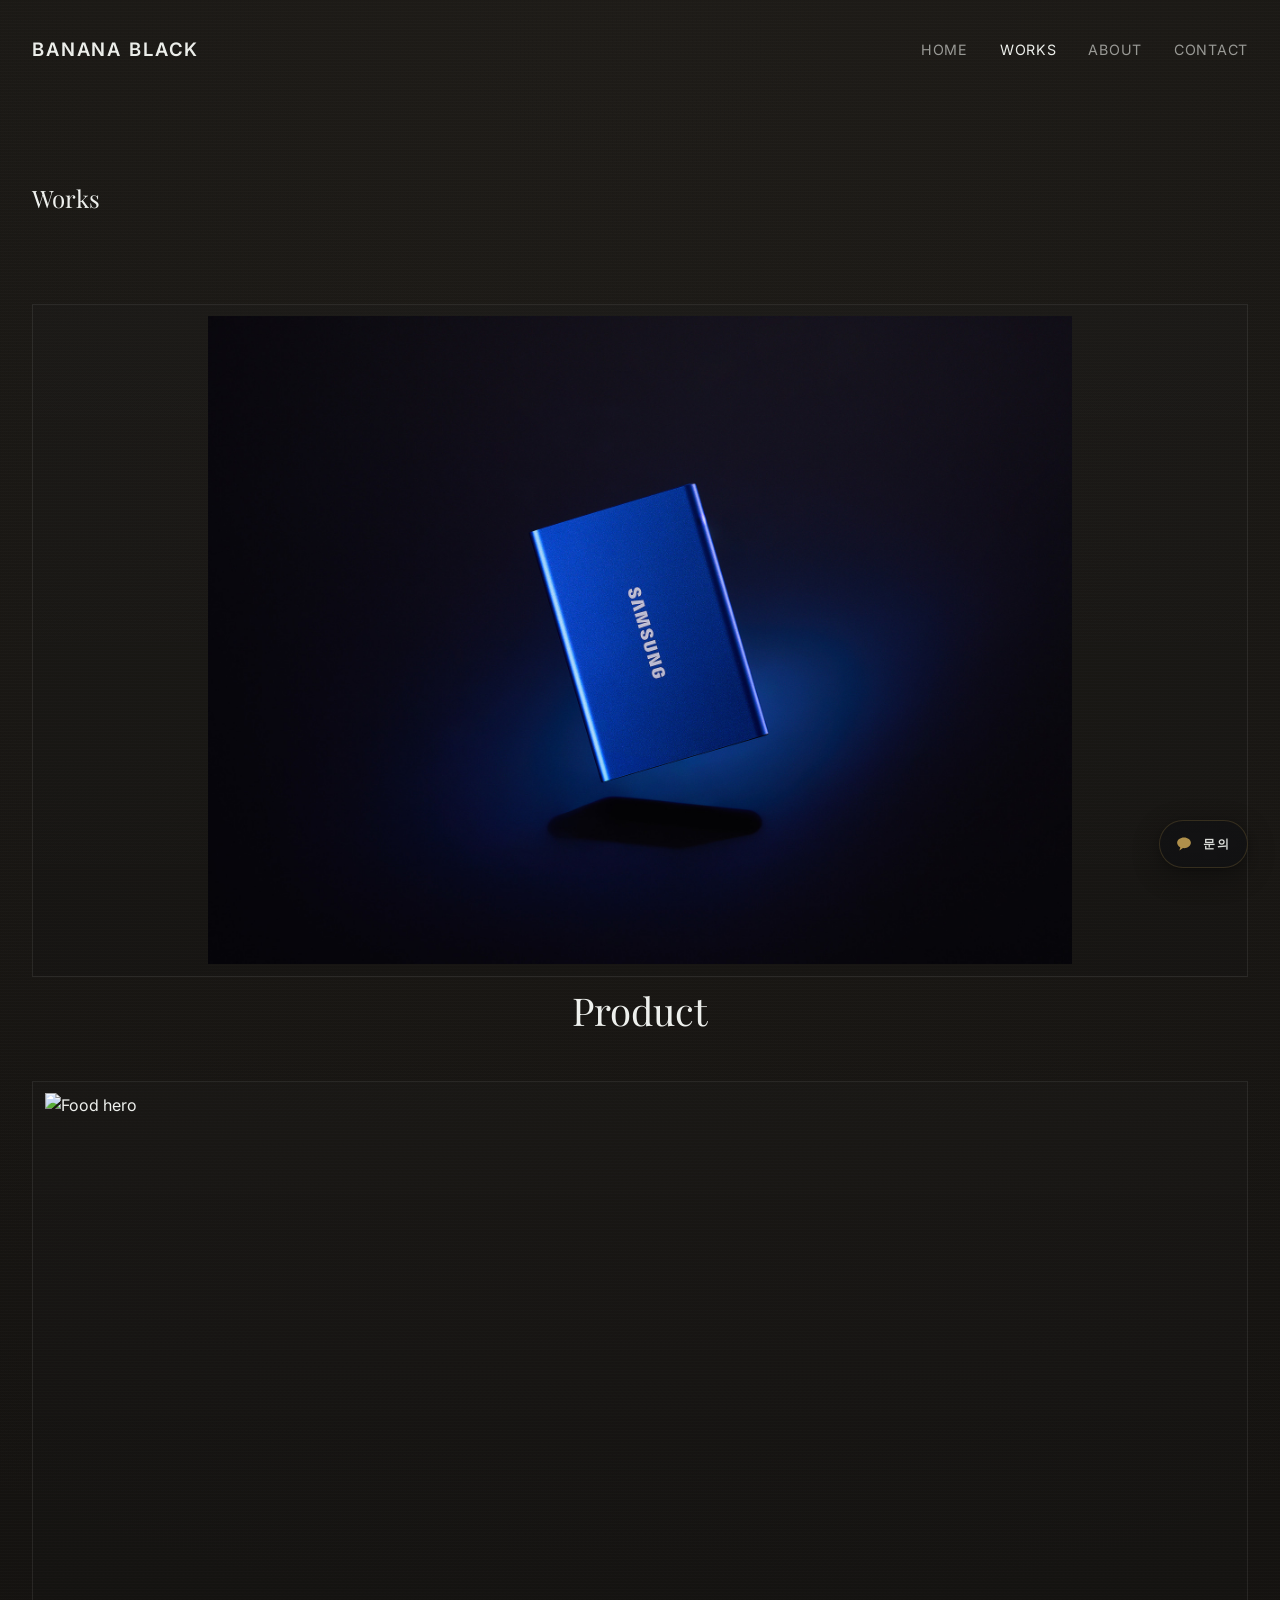
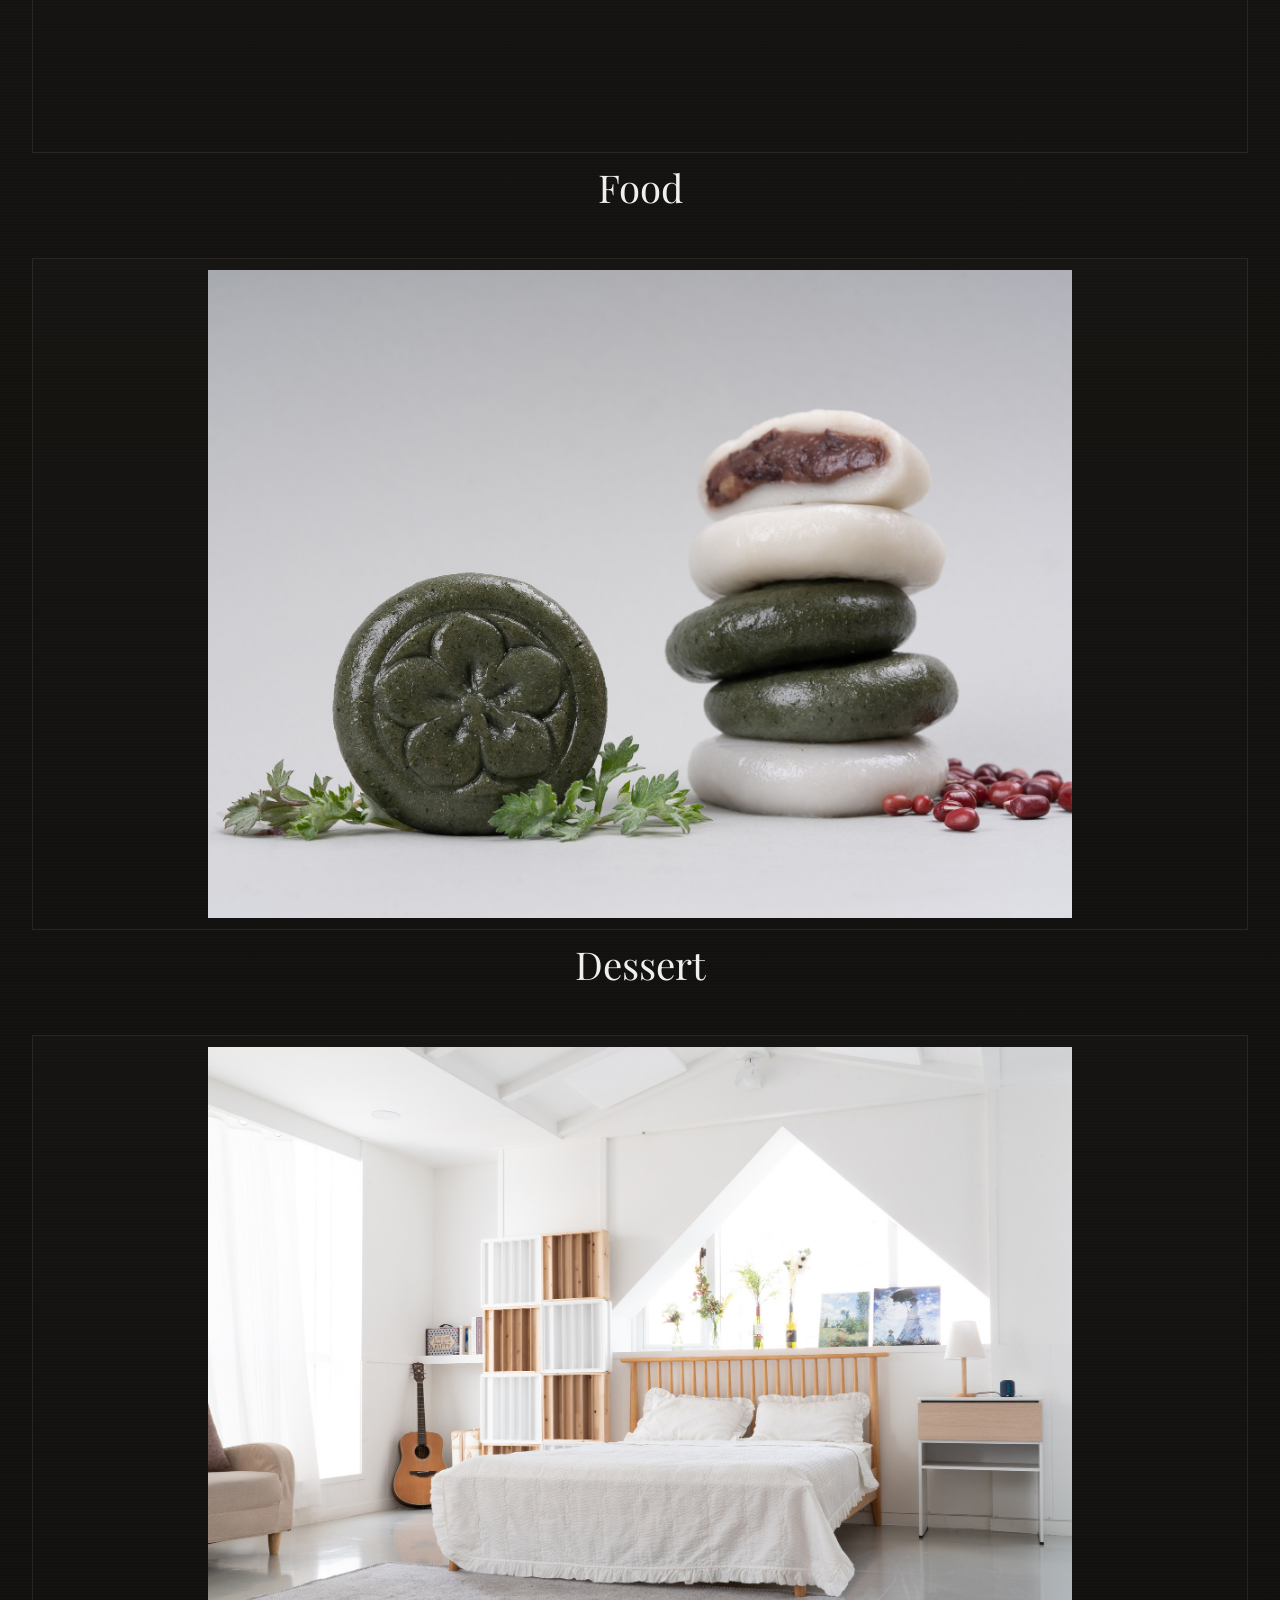
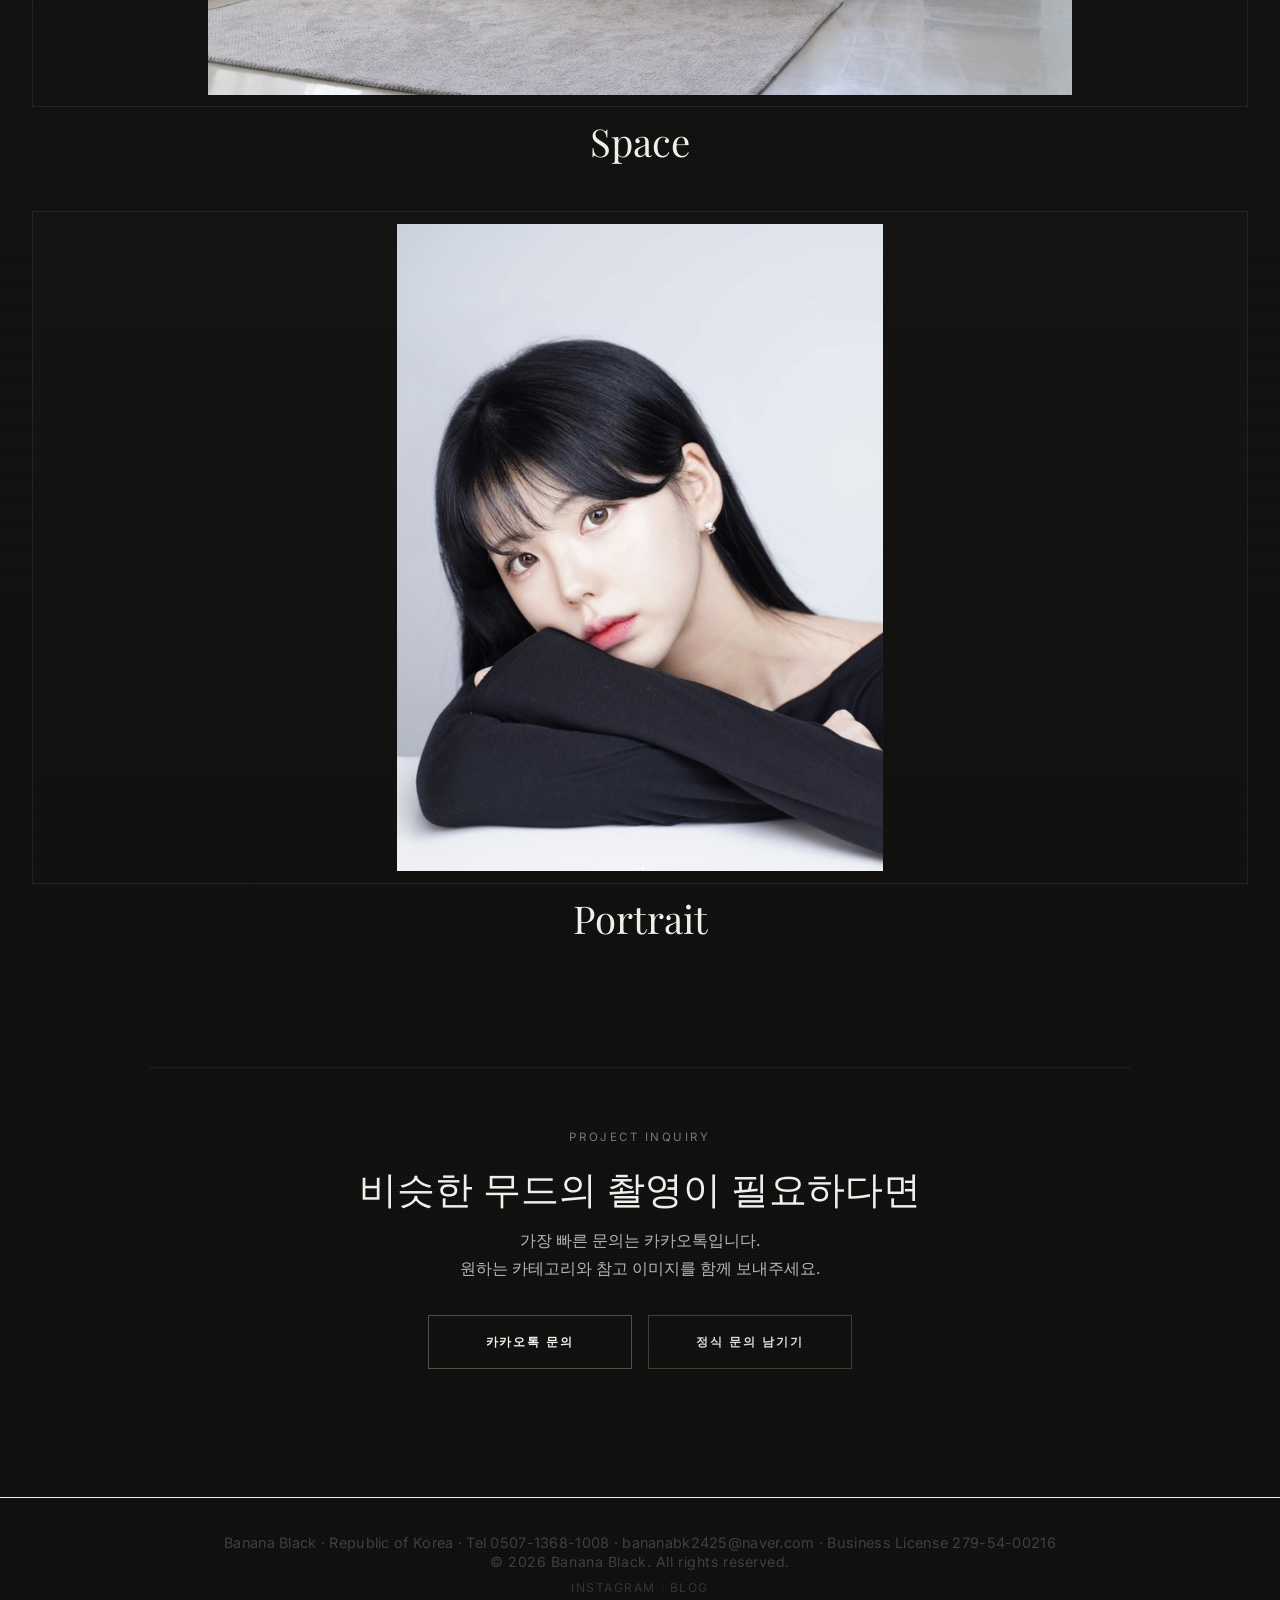
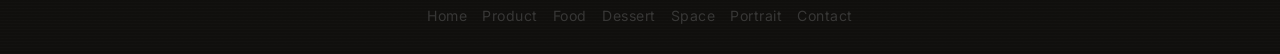
==== works/index.html @ f0a4b1b1 "feat: stabilize public site and add contact/works operations" ====
<!DOCTYPE html>
<html lang="ko">
<head>
    <meta charset="UTF-8">
    <meta name="viewport" content="width=device-width, initial-scale=1.0">
    <title>Works | Banana Black</title>
    <!-- Google Fonts -->
    <link rel="preconnect" href="https://fonts.googleapis.com">
    <link rel="preconnect" href="https://fonts.gstatic.com" crossorigin>
    <link href="https://fonts.googleapis.com/css2?family=Inter:wght@300;400;600&family=Playfair+Display:ital,wght@0,400;0,700;1,400&display=swap" rel="stylesheet">
    <link rel="stylesheet" href="../style.css">
</head>
<body class="works-hub-page fade-in" data-works-hub="true">
    <header id="main-header">
        <div class="containerHeader">
            <div class="logo">
                <a href="../index.html">BANANA BLACK</a>
            </div>
            <nav>
                <ul>
                    <li><a href="../index.html">Home</a></li>
                    <li><a href="/works/index.html" class="active">Works</a></li>
                    <li><a href="../about.html">About</a></li>
                    <li><a href="../contact.html">Contact</a></li>
                </ul>
            </nav>
        </div>
    </header>
    <a href="https://pf.kakao.com/_UxkDbK?utm_source=website&utm_medium=fixed_cta&utm_campaign=global_quick_inquiry" target="_blank" rel="noopener noreferrer" class="fixed-kakao-cta" aria-label="카카오톡 문의">
        <span class="fixed-kakao-cta__icon" aria-hidden="true">
            <svg viewBox="0 0 24 24" focusable="false">
                <path d="M12 4.25c-4.56 0-8.25 2.86-8.25 6.38 0 2.25 1.51 4.23 3.78 5.36l-.96 3.76 4.21-2.81c.39.05.79.07 1.22.07 4.55 0 8.25-2.86 8.25-6.38S16.55 4.25 12 4.25Z" fill="currentColor"/>
            </svg>
        </span>
        <span class="fixed-kakao-cta__label">문의</span>
    </a>

    <main>
        <div class="container">
            <section class="works-intro reveal">
                <div class="category-title">
                    <h1 class="serif">Works</h1>
                </div>
            </section>

            <section id="works-hub" class="mb-xl">
                <div class="works-grid">
                    <a href="/works/product.html" class="works-card reveal">
                        <div class="image-area">
                            <img src="../images/works/product-hero-blue.jpg" alt="Product hero" class="works-card-image">
                        </div>
                        <div class="text-area">
                            <h2 class="serif works-card-title">Product</h2>
                        </div>
                    </a>

                    <a href="/works/food.html" class="works-card reveal">
                        <div class="image-area">
                            <img src="../images/works/69349b8668aad.png" alt="Food hero" class="works-card-image">
                        </div>
                        <div class="text-area">
                            <h2 class="serif works-card-title">Food</h2>
                        </div>
                    </a>

                    <a href="/works/dessert.html" class="works-card reveal">
                        <div class="image-area">
                            <img src="../images/works/8ca1cc9bc0acb.jpg" alt="Dessert hero" class="works-card-image">
                        </div>
                        <div class="text-area">
                            <h2 class="serif works-card-title">Dessert</h2>
                        </div>
                    </a>

                    <a href="/works/space.html" class="works-card reveal">
                        <div class="image-area">
                            <img src="../images/works/30e31ad2d4316.jpg" alt="Space hero" class="works-card-image">
                        </div>
                        <div class="text-area">
                            <h2 class="serif works-card-title">Space</h2>
                        </div>
                    </a>

                    <a href="/works/portrait.html" class="works-card works-card--portrait reveal">
                        <div class="image-area">
                            <img src="../images/works/5cced61b2b11e.jpg" alt="Portrait hero" class="works-card-image">
                        </div>
                        <div class="text-area">
                            <h2 class="serif works-card-title">Portrait</h2>
                        </div>
                    </a>
                </div>
            </section>

            <section id="works-hub-cta" class="works-closing-cta reveal">
                <div class="works-cta-shell">
                    <p class="works-cta-label">Project Inquiry</p>
                    <h2 class="serif works-cta-title">비슷한 무드의 촬영이 필요하다면</h2>
                    <p class="works-cta-copy">가장 빠른 문의는 카카오톡입니다.<br>원하는 카테고리와 참고 이미지를 함께 보내주세요.</p>
                    <div class="works-cta-actions">
                        <a href="https://pf.kakao.com/_UxkDbK?utm_source=website&utm_medium=cta&utm_campaign=works_hub" target="_blank" rel="noopener noreferrer" class="btn-contact btn-cta-primary">카카오톡 문의</a>
                        <a href="../contact.html" class="btn-contact btn-cta-secondary">정식 문의 남기기</a>
                    </div>
                </div>
            </section>
        </div>
    </main>

    <footer id="main-footer" class="quiet-footer">
        <div class="container">
            <div class="footer-bottom">
                <p class="contact-footer-meta">Banana Black · Republic of Korea · Tel 0507-1368-1008 · bananabk2425@naver.com · Business&nbsp;License&nbsp;279-54-00216</p>
                <p>&copy; 2026 Banana Black. All rights reserved.</p>
                <div class="footer-social-links" aria-label="Social links">
                    <a href="https://www.instagram.com/bananabk_studio/" target="_blank" rel="noopener noreferrer">Instagram</a>
                    <a href="https://blog.naver.com/bananabk2425" target="_blank" rel="noopener noreferrer">Blog</a>
                </div>
                <div class="social-links">
                    <a href="../index.html">Home</a>
                    <a href="/works/product.html">Product</a>
                    <a href="/works/food.html">Food</a>
                    <a href="/works/dessert.html">Dessert</a>
                    <a href="/works/space.html">Space</a>
                    <a href="/works/portrait.html">Portrait</a>
                    <a href="../contact.html">Contact</a>
                </div>
            </div>
        </div>
    </footer>

    <script src="../public-config.js"></script>
    <script src="./works-data.js"></script>
    <script src="../main.js"></script>
</body>
</html>
---- style.css ----
/* Banana Black Website Design System
   Final Refinement for Premium Editorial Mood and Mobile Stability
*/

:root {
    /* Colors */
    --bg-white: #ffffff;
    --text-primary: #1a1a1a;
    --text-secondary: #666666;
    --accent-banana: #f2e7c3;
    --ui-line: #f1f1f1;
    
    /* Spacing */
    --space-sm: 1rem;
    --space-md: 2rem;
    --space-lg: 4rem;
    --space-xl: 8rem;
    
    /* Transition & Animation */
    --transition-base: all 0.6s cubic-bezier(0.22, 1, 0.36, 1);
    --reveal-timing: 1.2s cubic-bezier(0.16, 1, 0.3, 1);
}

/* 1. Base Styles */
* {
    margin: 0;
    padding: 0;
    box-sizing: border-box;
}

body {
    background-color: var(--bg-white);
    color: var(--text-primary);
    font-family: 'Inter', sans-serif;
    line-height: 1.6;
    -webkit-font-smoothing: antialiased;
    overflow-x: hidden;
}

.serif {
    font-family: 'Playfair Display', serif;
    font-weight: 400;
}

.container {
    max-width: 1400px;
    margin: 0 auto;
    padding: 0 var(--space-md);
}

a {
    text-decoration: none;
    color: inherit;
    transition: var(--transition-base);
}

img {
    max-width: 100%;
    display: block;
}

/* 2. Layout Elements */
#main-header {
    position: fixed;
    top: 0;
    left: 0;
    width: 100%;
    z-index: 1000;
    padding: 2.2rem 0;
    background-color: transparent;
    backdrop-filter: none;
    transition: var(--transition-base);
    color: var(--bg-white); /* White text on dark hero */
}

#main-header.scrolled {
    padding: 1.15rem 0;
    background-color: rgba(255, 255, 255, 0.9);
    backdrop-filter: blur(12px);
    border-bottom: 1px solid var(--ui-line);
    color: var(--text-primary);
}

.logo a {
    color: inherit;
}

nav ul li a {
    color: inherit;
}

.containerHeader {
    display: flex;
    justify-content: space-between;
    align-items: center;
    max-width: 1400px;
    margin: 0 auto;
    padding: 0 var(--space-md);
}

.logo {
    font-weight: 600;
    letter-spacing: 0.1em;
    font-size: 1.16rem;
}

nav ul {
    display: flex;
    list-style: none;
    gap: var(--space-md);
}

nav ul li a {
    font-size: 0.89rem;
    text-transform: uppercase;
    letter-spacing: 0.05em;
    opacity: 0.6;
}

nav ul li a.active, nav ul li a:hover {
    opacity: 1;
}

/* Floating Kakao CTA — bottom-right, separated from header */
.fixed-kakao-cta {
    position: fixed;
    bottom: calc(env(safe-area-inset-bottom, 0px) + 2rem);
    right: calc(env(safe-area-inset-right, 0px) + 2rem);
    z-index: 1080;
    display: inline-flex;
    align-items: center;
    gap: 0.56rem;
    min-height: 3rem;
    padding: 0.72rem 1.04rem 0.72rem 0.88rem;
    border: 1px solid rgba(194, 158, 82, 0.2);
    border-radius: 999px;
    background: rgba(18, 19, 20, 0.84);
    color: rgba(238, 240, 236, 0.92);
    box-shadow: 0 8px 28px rgba(0, 0, 0, 0.32), 0 2px 8px rgba(0, 0, 0, 0.18);
    backdrop-filter: blur(16px);
    -webkit-backdrop-filter: blur(16px);
    transition: background-color 0.25s ease, border-color 0.25s ease, transform 0.25s ease, box-shadow 0.25s ease;
}

.fixed-kakao-cta:hover {
    transform: translateY(-2px);
    background: rgba(26, 27, 28, 0.9);
    border-color: rgba(194, 158, 82, 0.36);
    box-shadow: 0 16px 40px rgba(0, 0, 0, 0.36), 0 4px 12px rgba(0, 0, 0, 0.2);
}

.fixed-kakao-cta__icon {
    width: 1.25rem;
    height: 1.25rem;
    display: inline-flex;
    align-items: center;
    justify-content: center;
    color: rgba(194, 158, 82, 0.9);
    flex: 0 0 auto;
}

.fixed-kakao-cta__icon svg {
    width: 100%;
    height: 100%;
    display: block;
}

.fixed-kakao-cta__label {
    font-size: 0.76rem;
    font-weight: 600;
    letter-spacing: 0.14em;
    text-transform: uppercase;
    white-space: nowrap;
}

/* 3. Components */
.aspect-16-9 { aspect-ratio: 16 / 9; }
.aspect-4-5 { aspect-ratio: 4 / 5; }
.aspect-1-1 { aspect-ratio: 1 / 1; }

.btn-contact,
.btn-submit {
    display: inline-flex;
    align-items: center;
    justify-content: center;
    min-width: 12.75rem;
    min-height: 3.35rem;
    padding: 1rem 2.75rem;
    border: 1px solid rgba(222, 226, 224, 0.22);
    text-transform: uppercase;
    font-size: 0.78rem;
    letter-spacing: 0.16em;
    font-weight: 600;
    background: transparent;
    color: #eceeea;
    cursor: pointer;
    transition: background-color 0.25s ease, color 0.25s ease, border-color 0.25s ease, transform 0.25s ease, box-shadow 0.25s ease;
    text-align: center;
    font-family: 'Inter', sans-serif;
}

.btn-cta-primary,
.btn-contact-solid {
    background: transparent;
    border-color: rgba(233, 236, 232, 0.28);
    color: #eef0ed;
    box-shadow: none;
}

.btn-cta-primary:hover,
.btn-contact-solid:hover {
    transform: translateY(-1px);
    background: rgba(242, 238, 228, 0.94);
    border-color: rgba(242, 238, 228, 0.94);
    color: #11100f;
    box-shadow: 0 12px 28px rgba(0, 0, 0, 0.2);
}

.btn-cta-secondary {
    background: transparent;
    border-color: rgba(222, 226, 224, 0.22);
    color: rgba(236, 239, 236, 0.92);
}

.btn-cta-secondary:hover {
    transform: translateY(-1px);
    background: rgba(242, 238, 228, 0.82);
    border-color: rgba(242, 238, 228, 0.82);
    color: #11100f;
    box-shadow: none;
}

/* 4. Home Page Specifics */
.home-page {
    background:
        repeating-linear-gradient(
            0deg,
            rgba(255, 255, 255, 0.01) 0,
            rgba(255, 255, 255, 0.01) 1px,
            transparent 1px,
            transparent 3px
        ),
        repeating-linear-gradient(
            90deg,
            rgba(0, 0, 0, 0.018) 0,
            rgba(0, 0, 0, 0.018) 1px,
            transparent 1px,
            transparent 4px
        ),
        radial-gradient(circle at top, rgba(122, 113, 97, 0.075), transparent 34%),
        linear-gradient(180deg, #171512 0%, #13110f 55%, #100f0d 100%);
    color: #e7e8e6;
}

.home-page #main-header {
    color: #eceeea;
}

.home-page #main-header.scrolled {
    background-color: rgba(18, 17, 16, 0.82);
    border-bottom: 1px solid rgba(255, 255, 255, 0.06);
    color: #eceeea;
}

.home-page #main-footer {
    border-top-color: rgba(255, 255, 255, 0.07);
}

.home-page .footer-bottom,
.home-page .social-links a {
    color: rgba(226, 229, 227, 0.74);
}

.home-page .social-links a:hover {
    color: #eceeea;
}

#hero.full-bleed {
    position: relative;
    height: 100vh;
    height: 100dvh;
    width: 100%;
    display: flex;
    align-items: center;
    justify-content: center;
    overflow: hidden;
    padding: 0;
    margin-bottom: var(--space-xl);
    background-color: #0f0e0d;
}

.hero-bg {
    position: absolute;
    top: 0;
    left: 0;
    width: 100%;
    height: 100%;
    z-index: 1;
}

.hero-bg img {
    width: 100%;
    height: 100%;
    object-fit: cover;
    filter: brightness(0.64) saturate(0.94);
}

.hero-overlay {
    position: absolute;
    top: 0;
    left: 0;
    width: 100%;
    height: 100%;
    background: linear-gradient(
        to bottom, 
        rgba(10, 10, 10, 0.5) 0%, 
        rgba(20, 18, 16, 0.12) 50%, 
        rgba(10, 10, 10, 0.58) 100%
    );
    z-index: 2;
}

.hero-container {
    position: relative;
    z-index: 10;
    text-align: center;
    color: var(--bg-white);
}

.hero-text-content {
    max-width: 860px;
    margin: 0 auto;
}

.hero-eyebrow {
    margin-bottom: 1.9rem;
    font-size: 0.78rem;
    letter-spacing: 0.24em;
    text-transform: uppercase;
    color: rgba(236, 238, 234, 0.72);
}

.hero-text-content h1 {
    font-size: clamp(2.45rem, 8.2vw, 6rem);
    line-height: 1.02;
    letter-spacing: -0.03em;
    margin-bottom: 3rem;
    text-shadow: 0 8px 28px rgba(0, 0, 0, 0.34);
    white-space: nowrap;
}

.hero-actions {
    display: flex;
    justify-content: center;
    gap: 1.1rem;
    margin-top: 1.8rem;
    flex-wrap: wrap;
}

/* Hero-specific button overrides: dark tint + stronger border for readability over image */
.hero-actions .btn-cta-primary {
    background: rgba(8, 7, 6, 0.42);
    border-color: rgba(230, 234, 230, 0.56);
    color: #f2f4f0;
}

.hero-actions .btn-cta-primary:hover {
    background: rgba(242, 238, 228, 0.94);
    border-color: rgba(242, 238, 228, 0.94);
    color: #11100f;
}

.hero-actions .btn-cta-secondary {
    background: rgba(8, 7, 6, 0.28);
    border-color: rgba(218, 222, 220, 0.42);
    color: rgba(238, 241, 238, 0.92);
}

.hero-actions .btn-cta-secondary:hover {
    background: rgba(242, 238, 228, 0.82);
    border-color: rgba(242, 238, 228, 0.82);
    color: #11100f;
}


#brand-statement {
    padding: var(--space-xl) 0;
    text-align: center;
}

.section-label {
    margin-bottom: 1rem;
    font-size: 0.75rem;
    letter-spacing: 0.24em;
    text-transform: uppercase;
    color: rgba(220, 224, 221, 0.52);
}

.statement-large {
    font-size: clamp(2rem, 5vw, 4rem);
    font-weight: 300;
    letter-spacing: -0.01em;
    margin: 0 auto;
    color: #eef0ed;
}

.statement-copy {
    max-width: 720px;
    margin: 1.6rem auto 0;
    font-size: 1.03rem;
    line-height: 1.9;
    color: rgba(223, 227, 225, 0.8);
}

#category-showcase {
    padding-top: 0;
}

/* Category Grid Polish */
.category-grid {
    display: flex;
    flex-direction: column;
    gap: var(--space-lg);
}

.category-card {
    display: block;
    transition: var(--transition-base);
}

.category-visual {
    position: relative;
    overflow: hidden;
}

.category-image {
    width: 100%;
    height: 100%;
    display: block;
    object-fit: cover;
    transition: transform 0.5s cubic-bezier(0.22, 1, 0.36, 1),
                filter 0.5s cubic-bezier(0.22, 1, 0.36, 1);
}

.home-page .category-card {
    color: #eef0ed;
}

.category-card .card-info {
    margin-top: var(--space-sm);
    text-align: left;
}

.card-kicker {
    display: inline-block;
    margin-bottom: 0.55rem;
    font-size: 0.74rem;
    letter-spacing: 0.16em;
    text-transform: uppercase;
    color: rgba(220, 224, 221, 0.52);
}

.category-card .card-info h2 {
    font-size: clamp(1.6rem, 2vw, 2rem);
    margin-bottom: 0.45rem;
}

.category-card .card-info p {
    max-width: 30ch;
    font-size: 0.92rem;
    color: var(--text-secondary);
    font-weight: 300;
    line-height: 1.68;
}

.home-page .category-card .card-info p {
    color: rgba(223, 227, 225, 0.82);
}

.category-card[data-category="product"] {
    width: 100%;
}

.home-page .category-card[data-category="product"] .category-visual {
    aspect-ratio: 16 / 8.4;
}

/* Home category index — clean 2×2 grid, all cards top-aligned */
.secondary-categories {
    display: grid;
    grid-template-columns: 1fr 1fr;
    gap: var(--space-lg) var(--space-md);
    align-items: start;
}

.secondary-categories .category-card[data-category="food"],
.secondary-categories .category-card[data-category="dessert"],
.secondary-categories .category-card[data-category="space"],
.secondary-categories .category-card[data-category="portrait"] {
    grid-column: auto;
    margin-top: 0;
}

.home-page .category-card:hover {
    transform: translateY(-4px);
}

.home-page .category-card:hover .category-image {
    transform: scale(1.012);
    filter: brightness(1.04);
}

#bottom-cta {
    padding: var(--space-xl) 0;
    text-align: center;
    border-top: 1px solid var(--ui-line);
    margin-top: var(--space-xl);
}

.home-page #bottom-cta {
    border-top-color: rgba(255, 255, 255, 0.07);
}

#bottom-cta h3 {
    font-size: clamp(1.8rem, 4vw, 3rem);
    line-height: 1.3;
    margin-bottom: 1rem;
    font-weight: 300;
}

.home-page #bottom-cta h3 {
    color: #eef0ed;
}

.bottom-cta-copy {
    max-width: 620px;
    margin: 0 auto;
    font-size: 0.98rem;
    line-height: 1.78;
    color: rgba(223, 227, 225, 0.78);
}

.bottom-cta-actions {
    display: flex;
    justify-content: center;
    gap: 1rem;
    flex-wrap: wrap;
    margin-top: 2rem;
}

.works-hub-cta,
.works-detail-cta {
    padding-top: calc(var(--space-lg) * 0.9);
    padding-bottom: calc(var(--space-xl) * 0.2);
}

.works-cta-shell {
    width: min(100%, 980px);
    margin: 0 auto;
    padding-top: calc(var(--space-lg) * 0.95);
    border-top: 1px solid rgba(255, 255, 255, 0.08);
    text-align: center;
}

.works-cta-label {
    margin-bottom: 1rem;
    font-size: 0.72rem;
    letter-spacing: 0.22em;
    text-transform: uppercase;
    color: rgba(220, 224, 221, 0.5);
}

.works-cta-title {
    font-size: clamp(1.75rem, 3vw, 2.75rem);
    line-height: 1.25;
    color: #eef0ed;
    margin: 0;
}

.works-cta-copy {
    max-width: 640px;
    margin: 1rem auto 0;
    font-size: 0.98rem;
    line-height: 1.8;
    color: rgba(227, 231, 229, 0.78);
}

.works-cta-actions {
    display: flex;
    justify-content: center;
    gap: 1rem;
    flex-wrap: wrap;
    margin-top: 2rem;
}

.works-hub-page {
    background:
        repeating-linear-gradient(
            0deg,
            rgba(255, 255, 255, 0.01) 0,
            rgba(255, 255, 255, 0.01) 1px,
            transparent 1px,
            transparent 3px
        ),
        repeating-linear-gradient(
            90deg,
            rgba(0, 0, 0, 0.018) 0,
            rgba(0, 0, 0, 0.018) 1px,
            transparent 1px,
            transparent 4px
        ),
        radial-gradient(circle at top, rgba(122, 113, 97, 0.075), transparent 34%),
        linear-gradient(180deg, #171512 0%, #13110f 55%, #100f0d 100%);
    color: #e7e8e6;
}

/* Works Hub — dark direction */
.works-hub-page #main-header {
    color: #eceeea;
}

.works-hub-page #main-header.scrolled {
    background-color: rgba(18, 17, 16, 0.82);
    border-bottom: 1px solid rgba(255, 255, 255, 0.06);
    color: #eceeea;
}

/* 5. Works Hub Specifics */
.works-intro {
    padding: calc(var(--space-xl) * 1.4) 0 var(--space-md);
    margin-bottom: calc(var(--space-lg) * 0.85);
}

.works-hub-page .category-title h1 {
    color: #eef0ed;
    margin-bottom: 0;
}

.works-grid {
    display: flex;
    flex-direction: column;
    align-items: center;
    gap: clamp(2.4rem, 4vw, 3.1rem);
}

.works-card {
    position: relative;
    display: block;
    width: min(100%, 1240px);
    color: #eef0ed;
    transition: transform 0.45s cubic-bezier(0.22, 1, 0.36, 1);
}

.works-card .image-area {
    position: relative;
    aspect-ratio: 16 / 8.85;
    display: flex;
    align-items: center;
    justify-content: center;
    padding: clamp(0.62rem, 0.9vw, 0.82rem);
    overflow: hidden;
    border: 1px solid rgba(255, 255, 255, 0.08);
    background:
        linear-gradient(180deg, rgba(255, 255, 255, 0.018), rgba(255, 255, 255, 0.008)),
        rgba(10, 10, 10, 0.2);
}

.works-card-image {
    width: 100%;
    height: 100%;
    display: block;
    object-fit: contain;
    object-position: center;
    transition: transform 0.55s cubic-bezier(0.22, 1, 0.36, 1),
                filter 0.55s cubic-bezier(0.22, 1, 0.36, 1);
}

.works-card--portrait .works-card-image {
    object-position: center;
}

.works-card .text-area {
    position: static;
    margin-top: 0.92rem;
    text-align: center;
}

.works-card::after {
    content: none;
}

.works-card-title {
    font-size: clamp(2rem, 3vw, 2.45rem);
    margin: 0;
    line-height: 1.04;
    color: #eef0ed;
    text-shadow: none;
}

.works-hub-page .works-card:hover {
    transform: translateY(-4px);
}

.works-hub-page .works-card:hover .works-card-image {
    transform: scale(1.015);
    filter: brightness(1.02);
}

/* 6. Animations - Quiet and Sophisticated */
.fade-up {
    animation: fadeUp var(--reveal-timing) forwards;
}

@keyframes fadeUp {
    from { 
        opacity: 0;
        transform: translateY(20px);
    }
    to { 
        opacity: 1;
        transform: translateY(0);
    }
}

.fade-in {
    animation: fadeIn var(--reveal-timing) forwards;
}

@keyframes fadeIn {
    from { opacity: 0; }
    to { opacity: 1; }
}

.reveal {
    opacity: 0;
    transform: translateY(15px); /* Reduced movement for quiet presence */
    transition: opacity var(--reveal-timing), transform var(--reveal-timing);
}

.reveal.revealed {
    opacity: 1;
    transform: translateY(0);
}

/* 8. Media Queries - Strict Mobile Resets */
@media (max-width: 1024px) {
    .works-grid {
        gap: clamp(2rem, 3.5vw, 2.5rem);
    }
}

@media (max-width: 768px) {
    :root {
        --space-xl: 5rem;
        --space-lg: 2.5rem;
    }

    .containerHeader {
        flex-direction: column;
        gap: 1.5rem;
    }

    .fixed-kakao-cta {
        bottom: calc(env(safe-area-inset-bottom, 0px) + 1.5rem);
        right: calc(env(safe-area-inset-right, 0px) + 1rem);
        min-height: 2.9rem;
        padding: 0.68rem 0.96rem 0.68rem 0.84rem;
        gap: 0.5rem;
    }

    .fixed-kakao-cta__icon {
        width: 1.18rem;
        height: 1.18rem;
    }

    .fixed-kakao-cta__label {
        font-size: 0.68rem;
        letter-spacing: 0.12em;
    }

    .hero-eyebrow,
    .section-label,
    .card-kicker {
        letter-spacing: 0.16em;
    }

    .hero-summary,
    .statement-copy,
    .showcase-copy,
    .bottom-cta-copy {
        font-size: 0.96rem;
        line-height: 1.75;
    }

    .hero-text-content h1 {
        white-space: normal;
    }

    .showcase-intro {
        grid-template-columns: 1fr;
        gap: var(--space-md);
        margin-bottom: var(--space-lg);
    }

    .showcase-copy {
        justify-self: start;
    }

    .category-grid {
        display: flex;
        flex-direction: column;
        gap: 3rem; /* Explicit gap for mobile showcase */
    }

    .category-card {
        margin: 0 !important;
    }

    .secondary-categories {
        display: flex;
        flex-direction: column;
        gap: var(--space-md);
    }

    .hero-actions,
    .bottom-cta-actions,
    .works-cta-actions {
        flex-direction: column;
    }

    .hero-actions .btn-contact,
    .bottom-cta-actions .btn-contact,
    .works-cta-actions .btn-contact {
        width: 100%;
        max-width: 320px;
        margin: 0 auto;
    }

    .footer-bottom {
        gap: var(--space-md);
    }
    
    .works-grid {
        gap: calc(var(--space-lg) * 0.92);
    }

    .works-card {
        width: 100%;
    }

    .works-card .image-area {
        aspect-ratio: 4 / 3.15;
        padding: 0.82rem;
    }
}

/* 9. Footer (Global) */
#main-footer {
    padding: 2.25rem 0 1.6rem;
    border-top: 1px solid var(--ui-line);
    margin-top: var(--space-xl);
}

.footer-bottom {
    display: flex;
    flex-direction: column;
    align-items: center;
    text-align: center;
    gap: 0.16rem;
    font-size: 0.88rem;
    color: var(--text-secondary);
    letter-spacing: 0.04em;
    opacity: 0.56;
}

.footer-bottom p {
    margin: 0;
    line-height: 1.2;
}

.footer-social-links {
    display: inline-flex;
    align-items: center;
    justify-content: center;
    gap: 0.88rem;
    margin-top: 0.28rem;
}

.footer-social-links a {
    position: relative;
    font-size: 0.76rem;
    color: var(--text-secondary);
    opacity: 0.76;
    letter-spacing: 0.12em;
    text-transform: uppercase;
    transition: color 0.25s ease, opacity 0.25s ease;
}

.footer-social-links a + a::before {
    content: "";
    position: absolute;
    left: -0.46rem;
    top: 50%;
    width: 1px;
    height: 0.58rem;
    background: currentColor;
    opacity: 0.35;
    transform: translateY(-50%);
}

.footer-social-links a:hover {
    opacity: 1;
    color: var(--text-primary);
}

.social-links {
    display: flex;
    gap: 0.95rem;
    flex-wrap: wrap;
    justify-content: center;
    margin-top: 0.34rem;
}

.social-links a {
    font-size: 0.88rem;
    color: var(--text-secondary);
    opacity: 0.82;
    letter-spacing: 0.035em;
    transition: var(--transition-base);
}

.social-links a:hover {
    opacity: 1;
    color: var(--text-primary);
}

/* 10. Product Page — Hero + Portfolio Grid */
/* 원칙: 사진이 페이지의 그릇. 크롭 없이 원본 비율. 텍스트 최소화. */

.product-page {
    --works-hero-width: min(100%, 1600px);
    --works-sequence-width: min(100%, 1340px);
    --works-board-width: min(100%, 1340px);
    --works-sequence-gap: clamp(1rem, 1.8vw, 1.6rem);
    --works-grid-gap: clamp(0.45rem, 0.8vw, 0.72rem);
    background:
        repeating-linear-gradient(
            0deg,
            rgba(255, 255, 255, 0.01) 0,
            rgba(255, 255, 255, 0.01) 1px,
            transparent 1px,
            transparent 3px
        ),
        repeating-linear-gradient(
            90deg,
            rgba(0, 0, 0, 0.018) 0,
            rgba(0, 0, 0, 0.018) 1px,
            transparent 1px,
            transparent 4px
        ),
        radial-gradient(circle at top, rgba(122, 113, 97, 0.075), transparent 34%),
        linear-gradient(180deg, #171512 0%, #13110f 55%, #100f0d 100%);
    color: #ece8de;
}

.product-page #main-header {
    color: #f2eee4;
}

.product-page #main-header.scrolled {
    background-color: rgba(18, 19, 18, 0.82);
    border-bottom: 1px solid rgba(255, 255, 255, 0.06);
    color: #f2eee4;
}

.product-page #main-footer {
    border-top-color: rgba(255, 255, 255, 0.07);
}

.product-page .footer-bottom,
.product-page .social-links a {
    color: rgba(242, 238, 228, 0.72);
}

.product-page .social-links a:hover {
    color: #f2eee4;
}

.product-page .works-local-nav,
.food-page .works-local-nav,
.dessert-page .works-local-nav,
.portrait-page .works-local-nav,
.space-page .works-local-nav {
    padding-top: 92px;
    margin-bottom: calc(var(--space-md) * 0.8);
}

.product-page .works-local-nav + #product-hero,
.food-page .works-local-nav + #food-hero,
.dessert-page .works-local-nav + #dessert-hero,
.portrait-page .works-local-nav + #portrait-hero,
.space-page .works-local-nav + #space-hero {
    padding-top: 0;
}

.works-local-nav-inner {
    display: flex;
    justify-content: space-between;
    align-items: center;
    gap: var(--space-md);
    padding: 1rem 0 1.05rem;
    border-bottom: 1px solid rgba(255, 255, 255, 0.1);
}

.works-local-home,
.works-local-links a {
    font-size: 0.8rem;
    letter-spacing: 0.125em;
    font-weight: 500;
    text-transform: uppercase;
    text-decoration: none;
    transition: color 0.25s ease, opacity 0.25s ease;
}

.product-page .works-local-home,
.product-page .works-local-links a,
.food-page .works-local-home,
.food-page .works-local-links a,
.dessert-page .works-local-home,
.dessert-page .works-local-links a,
.portrait-page .works-local-home,
.portrait-page .works-local-links a,
.space-page .works-local-home,
.space-page .works-local-links a {
    color: rgba(232, 228, 220, 0.74);
}

.works-local-home:hover,
.works-local-links a:hover {
    color: rgba(241, 237, 230, 0.94);
}

.works-local-links {
    display: flex;
    flex-wrap: wrap;
    justify-content: flex-end;
    gap: 1.1rem;
}

.works-local-links a.is-active {
    color: rgba(246, 242, 236, 0.98);
}

.works-local-links a.is-active::after {
    content: "";
    display: block;
    width: 100%;
    height: 1px;
    margin-top: 0.42rem;
    background: currentColor;
    opacity: 0.96;
}

/* 공용 이미지 */
.product-img {
    width: 100%;
    height: auto;
    display: block;
}

.container-full {
    width: 100%;
}

.works-sequence {
    --works-line-width: var(--works-sequence-width, min(100%, 1140px));
    --works-board-line-width: var(--works-board-width, var(--works-line-width));
    --works-pair-gap: var(--works-grid-gap, calc(var(--space-md) * 0.86));
    --works-half-width: calc((var(--works-line-width) - var(--works-pair-gap)) / 2);
    display: flex;
    flex-direction: column;
    gap: var(--works-sequence-gap, calc(var(--space-lg) * 0.72));
}

.works-block {
    width: 100%;
}

.works-frame {
    width: var(--works-line-width);
    max-width: 100%;
    margin: 0 auto;
}

.works-pair,
.works-board {
    width: var(--works-board-line-width);
    max-width: 100%;
    margin: 0 auto;
}

.works-pair,
.works-board {
    display: grid;
    grid-template-columns: repeat(2, minmax(0, 1fr));
    gap: var(--works-pair-gap);
    align-items: start;
}

.works-frame,
.works-pair-item,
.works-board-item {
    position: relative;
}

.product-page #product-hero .container-full,
.food-page #food-hero .container-full,
.dessert-page #dessert-hero .container-full,
.portrait-hero-stage,
.works-frame,
.works-pair-item,
.works-board-item {
    position: relative;
    cursor: pointer;
}

.product-page #product-hero .container-full::after,
.food-page #food-hero .container-full::after,
.dessert-page #dessert-hero .container-full::after,
.portrait-hero-stage::after,
.works-frame::after,
.works-pair-item::after,
.works-board-item::after {
    content: "\2197";
    position: absolute;
    top: 1rem;
    right: 1rem;
    width: 2.25rem;
    height: 2.25rem;
    display: inline-flex;
    align-items: center;
    justify-content: center;
    border: 1px solid rgba(255, 255, 255, 0.58);
    border-radius: 999px;
    background: rgba(255, 255, 255, 0.06);
    color: rgba(255, 255, 255, 0.94);
    font-size: 0.9rem;
    line-height: 1;
    opacity: 0;
    transform: translateY(3px);
    transition: opacity 0.24s ease,
                transform 0.24s ease,
                border-color 0.24s ease,
                background-color 0.24s ease,
                color 0.24s ease;
    pointer-events: none;
}

.works-frame img,
.works-pair-item img,
.works-board-item img,
.container-full img,
.portrait-hero-stage img,
.portrait-gallery-row .works-pair-item img {
    cursor: pointer;
}

.works-sequence img {
    width: 100%;
    height: auto;
    display: block;
    object-fit: contain;
    transition: transform 0.45s cubic-bezier(0.22, 1, 0.36, 1),
                filter 0.45s cubic-bezier(0.22, 1, 0.36, 1);
}

.container-full:hover img,
.works-frame:hover img,
.works-pair-item:hover img,
.works-board-item:hover img {
    transform: translateY(-3px);
    filter: brightness(0.64) contrast(1.08) saturate(0.96);
}

.product-page #product-hero .container-full:hover::after,
.food-page #food-hero .container-full:hover::after,
.dessert-page #dessert-hero .container-full:hover::after,
.portrait-hero-stage:hover::after,
.works-frame:hover::after,
.works-pair-item:hover::after,
.works-board-item:hover::after {
    opacity: 1;
    transform: translateY(0);
    border-color: rgba(6, 6, 6, 0.94);
    background: rgba(8, 8, 8, 0.56);
    color: rgba(255, 255, 255, 1);
}

/* ── Hero ─────────────────────────────────────────── */
#product-hero {
    padding-top: 56px;
    margin-bottom: calc(var(--space-lg) * 0.3);
}

#product-hero .container-full {
    max-width: var(--works-hero-width);
    margin: 0 auto;
}

#product-hero .product-img {
    max-height: 88vh;
    object-fit: contain;
    margin: 0 auto;
}

.product-page-label {
    font-size: 0.65rem;
    text-transform: uppercase;
    letter-spacing: 0.3em;
    color: rgba(242, 238, 228, 0.58);
    opacity: 1;
    margin: 0;
    padding: var(--space-md) 0 var(--space-sm);
}

/* ── Portfolio Grid ───────────────────────────────── */
#product-grid {
    padding: calc(var(--space-lg) * 0.22) 0 var(--space-xl);
}

/* 10. Food Page Specifics (Warm Dark Editorial) */
.food-page {
    --works-hero-width: min(100%, 1600px);
    --works-sequence-width: min(100%, 1340px);
    --works-board-width: min(100%, 1340px);
    --works-sequence-gap: clamp(1rem, 1.8vw, 1.6rem);
    --works-grid-gap: clamp(0.45rem, 0.8vw, 0.72rem);
    background:
        repeating-linear-gradient(
            0deg,
            rgba(255, 255, 255, 0.01) 0,
            rgba(255, 255, 255, 0.01) 1px,
            transparent 1px,
            transparent 3px
        ),
        repeating-linear-gradient(
            90deg,
            rgba(0, 0, 0, 0.016) 0,
            rgba(0, 0, 0, 0.016) 1px,
            transparent 1px,
            transparent 4px
        ),
        radial-gradient(circle at top, rgba(132, 104, 79, 0.08), transparent 34%),
        linear-gradient(180deg, #191512 0%, #15110f 55%, #110f0d 100%);
    color: #e7e8e6;
}

.food-page #main-header {
    color: #eceeea;
}

.food-page #main-header.scrolled {
    background-color: rgba(20, 17, 15, 0.82);
    border-bottom: 1px solid rgba(255, 255, 255, 0.06);
    color: #eceeea;
}

.food-page #main-footer {
    border-top-color: rgba(255, 255, 255, 0.07);
}

.food-page .footer-bottom,
.food-page .social-links a {
    color: rgba(226, 229, 227, 0.74);
}

.food-page .social-links a:hover {
    color: #eceeea;
}

.food-img {
    width: 100%;
    height: auto;
    display: block;
}

#food-hero {
    padding-top: 56px;
    margin-bottom: calc(var(--space-lg) * 0.3);
}

.food-hero-head {
    padding: var(--space-md) 0 var(--space-sm);
}

.food-page-label {
    font-size: 0.65rem;
    text-transform: uppercase;
    letter-spacing: 0.3em;
    color: rgba(220, 224, 222, 0.58);
}

#food-hero .container-full {
    max-width: var(--works-hero-width);
    margin: 0 auto;
}

#food-hero .food-img {
    max-height: 88vh;
    object-fit: contain;
    margin: 0 auto;
}

#food-grid {
    padding: calc(var(--space-lg) * 0.2) 0 var(--space-xl);
}

/* 11. Dessert Page Specifics (Refined Sweet Editorial) */
.dessert-page {
    --works-hero-width: min(100%, 1600px);
    --works-sequence-width: min(100%, 1340px);
    --works-board-width: min(100%, 1340px);
    --works-sequence-gap: clamp(1rem, 1.8vw, 1.6rem);
    --works-grid-gap: clamp(0.45rem, 0.8vw, 0.72rem);
    background:
        repeating-linear-gradient(
            0deg,
            rgba(255, 255, 255, 0.012) 0,
            rgba(255, 255, 255, 0.012) 1px,
            transparent 1px,
            transparent 3px
        ),
        repeating-linear-gradient(
            90deg,
            rgba(0, 0, 0, 0.014) 0,
            rgba(0, 0, 0, 0.014) 1px,
            transparent 1px,
            transparent 4px
        ),
        radial-gradient(circle at top, rgba(201, 154, 152, 0.1), transparent 36%),
        linear-gradient(180deg, #171312 0%, #141110 52%, #100d0d 100%);
    color: #ebe8e4;
}

.dessert-page #main-header {
    color: #f0ece6;
}

.dessert-page #main-header.scrolled {
    background-color: rgba(23, 18, 17, 0.84);
    border-bottom: 1px solid rgba(255, 255, 255, 0.06);
    color: #f0ece6;
}

.dessert-page #main-footer {
    border-top: none;
}

.dessert-page .footer-bottom,
.dessert-page .social-links a {
    color: rgba(232, 225, 220, 0.76);
}

.dessert-page .social-links a:hover {
    color: #f3eee8;
}

.dessert-img {
    width: 100%;
    height: auto;
    display: block;
}

#dessert-hero {
    padding-top: 56px;
    margin-bottom: calc(var(--space-lg) * 0.22);
}

.dessert-hero-head {
    padding: var(--space-md) 0 var(--space-sm);
}

.dessert-page-label {
    font-size: 0.65rem;
    text-transform: uppercase;
    letter-spacing: 0.3em;
    color: rgba(233, 225, 220, 0.58);
    margin: 0;
}

#dessert-hero .container-full {
    max-width: var(--works-hero-width);
    margin: 0 auto;
}

#dessert-hero .dessert-img {
    max-height: 88vh;
    object-fit: contain;
    margin: 0 auto;
}

#dessert-grid {
    padding: calc(var(--space-lg) * 0.06) 0 var(--space-xl);
}

/* 12. Utilities */
.mb-xl { margin-bottom: var(--space-xl); }

/* 13. Portrait Page Aesthetics (Warm Dark Commercial) */
.portrait-page {
    --works-hero-width: min(100%, 920px);
    --works-gallery-width: min(100%, 1280px);
    --works-gallery-gap: clamp(0.45rem, 0.8vw, 0.72rem);
    background:
        repeating-linear-gradient(
            0deg,
            rgba(255, 255, 255, 0.01) 0,
            rgba(255, 255, 255, 0.01) 1px,
            transparent 1px,
            transparent 3px
        ),
        repeating-linear-gradient(
            90deg,
            rgba(0, 0, 0, 0.017) 0,
            rgba(0, 0, 0, 0.017) 1px,
            transparent 1px,
            transparent 4px
        ),
        radial-gradient(circle at top, rgba(110, 113, 126, 0.07), transparent 34%),
        linear-gradient(180deg, #141516 0%, #101112 58%, #0d0e0f 100%);
    color: #e7e8e6;
}

.portrait-page .container {
    max-width: 1180px;
}

.portrait-page #portrait-grid .container {
    max-width: 1400px;
}

.portrait-page #main-header {
    color: #eceeea;
}

.portrait-page #main-header.scrolled {
    background-color: rgba(17, 18, 19, 0.82);
    border-bottom: 1px solid rgba(255, 255, 255, 0.06);
    color: #eceeea;
}

.portrait-page #main-footer {
    border-top: none;
}

.portrait-page .footer-bottom,
.portrait-page .social-links a {
    color: rgba(226, 229, 227, 0.74);
}

.portrait-page .social-links a:hover {
    color: #eceeea;
}

.portrait-img {
    width: 100%;
    height: auto;
    display: block;
}

#portrait-hero {
    padding-top: 56px;
    margin-bottom: calc(var(--space-lg) * 0.2);
}

.portrait-hero-head {
    padding: var(--space-md) 0 var(--space-sm);
}

.portrait-page-label {
    font-size: 0.65rem;
    text-transform: uppercase;
    letter-spacing: 0.3em;
    color: rgba(220, 224, 222, 0.58);
}

.portrait-hero-stage {
    max-width: var(--works-hero-width);
    margin: 0 auto;
}

#portrait-grid {
    padding: calc(var(--space-lg) * 0.22) 0 var(--space-xl);
}

.portrait-gallery {
    max-width: var(--works-gallery-width);
    margin: 0 auto;
    display: flex;
    flex-direction: column;
    gap: var(--works-gallery-gap);
}

.portrait-gallery-row {
    display: grid;
    grid-template-columns: repeat(2, minmax(0, 1fr));
    gap: var(--works-gallery-gap);
    align-items: start;
}

.portrait-gallery-row .works-pair-item {
    position: relative;
}

.portrait-gallery .portrait-img,
.portrait-gallery-row .portrait-img {
    object-fit: contain;
    transition: transform 0.45s cubic-bezier(0.22, 1, 0.36, 1),
                filter 0.45s cubic-bezier(0.22, 1, 0.36, 1);
}

.portrait-hero-stage:hover .portrait-img,
.portrait-gallery-row .works-pair-item:hover .portrait-img {
    transform: translateY(-3px);
    filter: brightness(0.67) contrast(1.07) saturate(0.97);
}

.works-lightbox {
    position: fixed;
    inset: 0;
    display: flex;
    align-items: center;
    justify-content: center;
    padding: clamp(1.25rem, 3.2vw, 2.6rem);
    background: rgba(6, 6, 6, 0.945);
    opacity: 0;
    visibility: hidden;
    pointer-events: none;
    transition: opacity 0.24s ease, visibility 0.24s ease;
    z-index: 2200;
}

.works-lightbox.is-open {
    opacity: 1;
    visibility: visible;
    pointer-events: auto;
}

.works-lightbox__dialog {
    position: relative;
    width: min(96vw, 1580px);
    max-height: 92vh;
    display: flex;
    align-items: center;
    justify-content: center;
}

.works-lightbox__stage {
    position: relative;
    width: min(94vw, 1520px);
    height: 92vh;
    display: flex;
    align-items: center;
    justify-content: center;
    transition: filter 0.82s cubic-bezier(0.22, 1, 0.36, 1);
}

.works-lightbox__stage.is-transitioning {
    filter: brightness(0.9);
}

.works-lightbox__image {
    position: absolute;
    inset: 0;
    margin: auto;
    display: block;
    max-width: 100%;
    max-height: 100%;
    width: auto;
    height: auto;
    object-fit: contain;
    box-shadow: 0 24px 72px rgba(0, 0, 0, 0.34);
    opacity: 0;
    filter: brightness(0.88);
    transform: scale(1.002);
    transition: opacity 0.82s cubic-bezier(0.22, 1, 0.36, 1),
                transform 0.82s cubic-bezier(0.22, 1, 0.36, 1),
                filter 0.82s cubic-bezier(0.22, 1, 0.36, 1);
}

.works-lightbox__image.is-active {
    opacity: 1;
    filter: brightness(1);
    transform: scale(1);
}

.works-lightbox.is-portrait .works-lightbox__stage {
    width: min(78vw, 1080px);
    height: 92vh;
}

.works-lightbox.is-landscape .works-lightbox__stage {
    width: min(95vw, 1560px);
    height: 88vh;
}

.works-lightbox__close {
    position: absolute;
    top: 0.4rem;
    right: 0.4rem;
    width: 2.35rem;
    height: 2.35rem;
    display: inline-flex;
    align-items: center;
    justify-content: center;
    border: 1px solid rgba(255, 255, 255, 0.16);
    border-radius: 999px;
    background: rgba(18, 18, 18, 0.76);
    color: rgba(255, 255, 255, 0.9);
    font: inherit;
    font-size: 1rem;
    line-height: 1;
    cursor: pointer;
    transition: background-color 0.2s ease, border-color 0.2s ease, color 0.2s ease;
}

.works-lightbox__nav {
    position: absolute;
    top: 50%;
    transform: translateY(-50%);
    width: 2.65rem;
    height: 2.65rem;
    display: inline-flex;
    align-items: center;
    justify-content: center;
    border: 1px solid rgba(255, 255, 255, 0.12);
    border-radius: 999px;
    background: rgba(18, 18, 18, 0.52);
    color: rgba(255, 255, 255, 0.88);
    font: inherit;
    font-size: 1rem;
    line-height: 1;
    cursor: pointer;
    transition: background-color 0.2s ease, border-color 0.2s ease, color 0.2s ease;
}

.works-lightbox__nav--prev {
    left: 0.6rem;
}

.works-lightbox__nav--next {
    right: 0.6rem;
}

.works-lightbox__close:hover {
    background: rgba(28, 28, 28, 0.88);
    border-color: rgba(255, 255, 255, 0.24);
    color: rgba(255, 255, 255, 0.98);
}

.works-lightbox__nav:hover {
    background: rgba(22, 22, 22, 0.72);
    border-color: rgba(255, 255, 255, 0.22);
    color: rgba(255, 255, 255, 0.98);
}

.works-lightbox__meta {
    position: absolute;
    left: 50%;
    bottom: 0.5rem;
    transform: translateX(-50%);
    padding: 0.35rem 0.7rem;
    border-radius: 999px;
    background: rgba(14, 14, 14, 0.56);
    border: 1px solid rgba(255, 255, 255, 0.08);
    color: rgba(240, 238, 233, 0.82);
    font-size: 0.68rem;
    letter-spacing: 0.14em;
    text-transform: uppercase;
    white-space: nowrap;
}

@media (max-width: 900px) {
    .portrait-hero-stage {
        max-width: 600px;
    }

    .portrait-gallery {
        gap: clamp(0.55rem, 1.4vw, 0.8rem);
    }

    .portrait-gallery-row {
        grid-template-columns: 1fr;
        gap: clamp(0.55rem, 1.4vw, 0.8rem);
    }

    .works-lightbox {
        padding: 0.9rem;
    }

    .works-lightbox__dialog,
    .works-lightbox__stage {
        max-height: 86vh;
    }

    .works-lightbox__close {
        top: 0.2rem;
        right: 0.2rem;
        width: 2.25rem;
        height: 2.25rem;
    }

    .works-lightbox__nav {
        top: auto;
        bottom: 0.25rem;
        transform: none;
        width: 2.45rem;
        height: 2.45rem;
        background: rgba(16, 16, 16, 0.72);
    }

    .works-lightbox__nav--prev {
        left: 0.2rem;
    }

    .works-lightbox__nav--next {
        right: 0.2rem;
    }

    .works-lightbox__meta {
        bottom: 0.3rem;
        font-size: 0.63rem;
        letter-spacing: 0.12em;
        padding: 0.32rem 0.62rem;
    }
}

/* Quiet Footer */
.quiet-footer {
    padding: 2.25rem 0 1.6rem;
    border-top: none;
    text-align: center;
}

.quiet-footer .footer-bottom {
    opacity: 0.56;
    font-size: 0.88rem;
    letter-spacing: 0.04em;
    display: flex;
    flex-direction: column;
    gap: 0.16rem;
    align-items: center;
}

@media (max-width: 768px) {
    #portrait-hero {
        padding-top: 60px;
    }
}

@media (max-width: 768px) {
    .aspect-hero { aspect-ratio: 4 / 5; }

    .works-local-nav-inner {
        flex-direction: column;
        align-items: flex-start;
        gap: 0.7rem;
    }

    .works-local-links {
        justify-content: flex-start;
        gap: 0.85rem 0.95rem;
    }

    .works-sequence {
        gap: calc(var(--space-lg) * 0.92);
    }

    .works-pair {
        grid-template-columns: 1fr;
        gap: calc(var(--space-md) * 0.9);
        width: 100%;
    }

    .works-board {
        grid-template-columns: 1fr;
        gap: calc(var(--space-md) * 0.9);
        width: 100%;
    }

    .works-frame {
        width: 100%;
    }

    /* Product mobile */
    #product-hero {
        margin-bottom: var(--space-md);
    }
    #product-hero .product-img {
        max-height: none;
    }
    #product-grid {
        padding-top: var(--space-md);
    }

    #food-hero,
    #dessert-hero,
    #portrait-hero,
    #space-hero {
        margin-bottom: var(--space-md);
    }

    #food-grid,
    #dessert-grid,
    #portrait-grid,
    #space-grid {
        padding-top: var(--space-md);
    }
}
/* 14. Space Page Aesthetics (Warm Dark Interior) */
.space-page {
    --works-hero-width: min(100%, 1380px);
    --works-sequence-width: min(100%, 1340px);
    --works-board-width: min(100%, 1340px);
    --works-sequence-gap: clamp(1rem, 1.8vw, 1.6rem);
    --works-grid-gap: clamp(0.5rem, 0.85vw, 0.75rem);
    background:
        repeating-linear-gradient(
            0deg,
            rgba(255, 255, 255, 0.009) 0,
            rgba(255, 255, 255, 0.009) 1px,
            transparent 1px,
            transparent 4px
        ),
        repeating-linear-gradient(
            90deg,
            rgba(0, 0, 0, 0.018) 0,
            rgba(0, 0, 0, 0.018) 1px,
            transparent 1px,
            transparent 5px
        ),
        radial-gradient(circle at top, rgba(128, 114, 98, 0.08), transparent 34%),
        linear-gradient(180deg, #151412 0%, #11100f 58%, #0d0c0b 100%);
    color: #e7e5e1;
}

.space-page .container {
    max-width: 1200px;
}

.space-page #space-hero .container,
.space-page #space-grid .container {
    max-width: 1440px;
}

.space-page #main-header {
    color: #ece8e2;
}

.space-page #main-header.scrolled {
    background-color: rgba(19, 17, 16, 0.82);
    border-bottom: 1px solid rgba(255, 255, 255, 0.06);
    color: #ece8e2;
}

.space-page #main-footer {
    border-top: none;
}

.space-page .footer-bottom,
.space-page .social-links a {
    color: rgba(225, 221, 214, 0.74);
}

.space-page .social-links a:hover {
    color: #f0ece6;
}

.works-upload-page {
    background:
        repeating-linear-gradient(
            0deg,
            rgba(255, 255, 255, 0.01) 0,
            rgba(255, 255, 255, 0.01) 1px,
            transparent 1px,
            transparent 3px
        ),
        repeating-linear-gradient(
            90deg,
            rgba(0, 0, 0, 0.015) 0,
            rgba(0, 0, 0, 0.015) 1px,
            transparent 1px,
            transparent 4px
        ),
        radial-gradient(circle at top, rgba(141, 122, 92, 0.08), transparent 34%),
        linear-gradient(180deg, #141210 0%, #100f0d 58%, #0c0b0a 100%);
    color: #ece6dc;
}

.works-upload-page #main-header {
    color: #f1ece4;
}

.works-upload-page #main-header.scrolled {
    background-color: rgba(18, 16, 14, 0.84);
    border-bottom: 1px solid rgba(255, 255, 255, 0.06);
    color: #f1ece4;
}

.works-upload-page #main-footer {
    border-top: none;
}

.works-upload-page .footer-bottom,
.works-upload-page .social-links a {
    color: rgba(233, 226, 217, 0.74);
}

.works-upload-page .social-links a:hover {
    color: #f5efe7;
}

#works-upload {
    padding: 9.5rem 0 5.5rem;
}

.works-upload-shell {
    width: min(100%, 820px);
    margin: 0 auto;
    padding: clamp(1.4rem, 3vw, 2.4rem);
    border: 1px solid rgba(255, 255, 255, 0.08);
    background:
        linear-gradient(180deg, rgba(255, 255, 255, 0.025), rgba(255, 255, 255, 0.01)),
        rgba(255, 255, 255, 0.012);
    backdrop-filter: blur(10px);
}

.works-upload-intro {
    display: flex;
    flex-direction: column;
    gap: 0.8rem;
    margin-bottom: 2rem;
}

.works-upload-label {
    margin: 0;
    font-size: 0.68rem;
    letter-spacing: 0.28em;
    text-transform: uppercase;
    color: rgba(238, 232, 222, 0.62);
}

.works-upload-title {
    margin: 0;
    font-size: clamp(2rem, 4vw, 3rem);
    line-height: 1.06;
    color: #f4eee7;
}

.works-upload-copy {
    margin: 0;
    max-width: 46rem;
    font-size: 0.98rem;
    line-height: 1.75;
    color: rgba(233, 226, 217, 0.78);
}

.works-admin-links {
    display: flex;
    flex-wrap: wrap;
    gap: 0.8rem;
}

.works-upload-form {
    display: flex;
    flex-direction: column;
    gap: 1.4rem;
}

.works-upload-grid {
    display: grid;
    grid-template-columns: repeat(2, minmax(0, 1fr));
    gap: 1.1rem 1rem;
}

.works-upload-grid--single {
    grid-template-columns: 1fr;
}

.works-upload-form .form-group {
    display: flex;
    flex-direction: column;
    gap: 0.55rem;
}

.works-upload-form label {
    font-size: 0.8rem;
    text-transform: uppercase;
    letter-spacing: 0.12em;
    color: rgba(239, 234, 226, 0.9);
}

.works-upload-form input,
.works-upload-form select {
    width: 100%;
    min-height: 3.5rem;
    padding: 0.95rem 1rem;
    border: 1px solid rgba(255, 255, 255, 0.15);
    background: rgba(255, 255, 255, 0.03);
    color: #f5efe8;
    font-family: 'Inter', sans-serif;
    font-size: 0.98rem;
    outline: none;
    border-radius: 0;
    transition: border-color 0.24s ease, background-color 0.24s ease;
}

.works-upload-form input[type="file"] {
    padding: 0.85rem 1rem;
}

.works-upload-form input:focus,
.works-upload-form select:focus {
    border-color: rgba(255, 255, 255, 0.42);
    background: rgba(255, 255, 255, 0.05);
}

.works-upload-options {
    display: flex;
    align-items: center;
    justify-content: space-between;
    gap: 1rem;
    padding: 0.2rem 0 0.1rem;
}

.works-upload-options--stacked {
    align-items: flex-start;
    flex-direction: column;
}

.works-upload-note {
    margin: 0;
    font-size: 0.88rem;
    line-height: 1.6;
    color: rgba(231, 224, 214, 0.78);
}

.works-upload-check {
    display: inline-flex;
    align-items: center;
    gap: 0.65rem;
    font-size: 0.95rem;
    color: rgba(241, 236, 228, 0.9);
    text-transform: none;
    letter-spacing: normal;
}

.works-upload-check input {
    width: auto;
    min-height: 0;
    margin: 0;
}

.works-upload-file-meta {
    margin: 0;
    font-size: 0.84rem;
    line-height: 1.55;
    color: rgba(231, 224, 214, 0.72);
    text-align: right;
}

.works-upload-actions {
    display: flex;
    flex-direction: column;
    align-items: stretch;
    gap: 0.95rem;
    margin-top: 0.2rem;
}

.works-upload-actions .btn-cta-primary {
    width: 100%;
    min-height: 3.8rem;
}

.works-manage-page {
    background:
        repeating-linear-gradient(
            0deg,
            rgba(255, 255, 255, 0.01) 0,
            rgba(255, 255, 255, 0.01) 1px,
            transparent 1px,
            transparent 3px
        ),
        repeating-linear-gradient(
            90deg,
            rgba(0, 0, 0, 0.015) 0,
            rgba(0, 0, 0, 0.015) 1px,
            transparent 1px,
            transparent 4px
        ),
        radial-gradient(circle at top, rgba(108, 126, 116, 0.08), transparent 34%),
        linear-gradient(180deg, #111111 0%, #0d0d0d 58%, #090909 100%);
    color: #ece7df;
}

.works-manage-page #main-header {
    color: #f2eee7;
}

.works-manage-page #main-header.scrolled {
    background-color: rgba(16, 16, 16, 0.84);
    border-bottom: 1px solid rgba(255, 255, 255, 0.06);
    color: #f2eee7;
}

.works-manage-page #main-footer {
    border-top: none;
}

.works-manage-page .footer-bottom,
.works-manage-page .social-links a {
    color: rgba(233, 226, 217, 0.74);
}

.works-manage-page .social-links a:hover {
    color: #f5efe7;
}

#works-manage {
    padding: 9.5rem 0 5.5rem;
}

.works-manage-shell {
    width: min(100%, 1180px);
    margin: 0 auto;
    display: flex;
    flex-direction: column;
    gap: 1.8rem;
}

.works-manage-toolbar {
    display: flex;
    flex-wrap: wrap;
    gap: 1rem;
    justify-content: space-between;
    align-items: flex-end;
    padding: 1rem 1.1rem 1.15rem;
    border: 1px solid rgba(255, 255, 255, 0.08);
    background:
        linear-gradient(180deg, rgba(255, 255, 255, 0.022), rgba(255, 255, 255, 0.01)),
        rgba(255, 255, 255, 0.01);
}

.works-manage-category {
    display: flex;
    flex-direction: column;
    gap: 0.55rem;
    min-width: min(100%, 16rem);
}

.works-manage-category label {
    font-size: 0.8rem;
    text-transform: uppercase;
    letter-spacing: 0.12em;
    color: rgba(239, 234, 226, 0.9);
}

.works-manage-category select {
    min-height: 3.4rem;
    padding: 0.95rem 1rem;
    border: 1px solid rgba(255, 255, 255, 0.15);
    background: rgba(255, 255, 255, 0.03);
    color: #f5efe8;
    font-family: 'Inter', sans-serif;
    font-size: 0.98rem;
}

.works-manage-grid {
    display: grid;
    grid-template-columns: repeat(2, minmax(0, 1fr));
    gap: 1.3rem;
}

.works-manage-empty {
    margin: 0;
    padding: 1.55rem 1.3rem;
    border: 1px solid rgba(255, 255, 255, 0.08);
    background: rgba(255, 255, 255, 0.02);
    color: rgba(232, 226, 217, 0.76);
}

.works-manage-card {
    display: flex;
    flex-direction: column;
    gap: 1rem;
    padding: 1rem;
    border: 1px solid rgba(255, 255, 255, 0.08);
    background:
        linear-gradient(180deg, rgba(255, 255, 255, 0.028), rgba(255, 255, 255, 0.012)),
        rgba(255, 255, 255, 0.014);
    box-shadow: 0 18px 36px rgba(0, 0, 0, 0.16);
}

.works-manage-thumb {
    position: relative;
    aspect-ratio: 5 / 4;
    overflow: hidden;
    background: rgba(255, 255, 255, 0.03);
    padding: 0.7rem;
}

.works-manage-thumb img {
    width: 100%;
    height: 100%;
    object-fit: contain;
    display: block;
    background: rgba(0, 0, 0, 0.12);
}

.works-manage-badges {
    position: absolute;
    top: 0.8rem;
    left: 0.8rem;
    display: flex;
    flex-wrap: wrap;
    gap: 0.5rem;
}

.works-manage-badge {
    display: inline-flex;
    align-items: center;
    min-height: 1.95rem;
    padding: 0.35rem 0.72rem;
    background: rgba(8, 8, 8, 0.82);
    border: 1px solid rgba(255, 255, 255, 0.14);
    font-size: 0.74rem;
    letter-spacing: 0.09em;
    text-transform: uppercase;
    color: #f5efe7;
    font-weight: 600;
}

.works-manage-badge.is-hidden {
    color: #e2bbb3;
    border-color: rgba(226, 187, 179, 0.25);
}

.works-manage-meta {
    display: flex;
    flex-direction: column;
    gap: 0.38rem;
}

.works-manage-caption {
    margin: 0;
    font-size: 1rem;
    line-height: 1.6;
    font-weight: 500;
    color: #f4eee7;
    word-break: break-word;
}

.works-manage-order {
    margin: 0;
    font-size: 0.8rem;
    text-transform: uppercase;
    letter-spacing: 0.08em;
    color: rgba(239, 231, 220, 0.86);
}

.works-manage-path {
    margin: 0;
    font-size: 0.76rem;
    line-height: 1.6;
    color: rgba(220, 212, 201, 0.64);
    word-break: break-all;
}

.works-manage-actions {
    display: grid;
    grid-template-columns: repeat(2, minmax(0, 1fr));
    gap: 0.65rem;
    margin-top: 0.2rem;
}

.works-manage-actions .btn-contact {
    width: 100%;
    min-height: 3rem;
    padding: 0.92rem 0.82rem;
    font-size: 0.76rem;
    justify-content: center;
    text-align: center;
}

.works-manage-actions .btn-contact[disabled] {
    opacity: 0.34;
    cursor: default;
}

.works-gallery-grid {
    width: min(100%, 1340px);
    margin: 0 auto;
    display: grid;
    grid-template-columns: repeat(2, minmax(0, 1fr));
    gap: 1rem;
    padding: 0.4rem 0 3.4rem;
}

.works-gallery-card {
    margin: 0;
    display: flex;
    flex-direction: column;
    gap: 0.65rem;
}

.works-gallery-card img {
    width: 100%;
    height: auto;
    display: block;
}

.works-gallery-caption {
    margin: 0;
    font-size: 0.84rem;
    line-height: 1.55;
    color: rgba(232, 226, 217, 0.74);
}

.space-img {
    width: 100%;
    height: auto;
    display: block;
}

#space-hero {
    padding-top: 56px;
    margin-bottom: calc(var(--space-lg) * 0.2);
}

.space-hero-head {
    padding: var(--space-md) 0 var(--space-sm);
}

.space-page-label {
    font-size: 0.65rem;
    text-transform: uppercase;
    letter-spacing: 0.3em;
    color: rgba(223, 218, 210, 0.56);
    margin: 0;
}

.space-hero-stage {
    max-width: var(--works-hero-width);
    margin: 0 auto;
}

#space-grid {
    padding: calc(var(--space-lg) * 0.06) 0 calc(var(--space-xl) * 1.1);
}

@media (max-width: 768px) {
    #works-upload {
        padding: 8.8rem 0 4.6rem;
    }

    .works-upload-grid {
        grid-template-columns: 1fr;
    }

    .works-upload-options {
        flex-direction: column;
        align-items: flex-start;
    }

    .works-upload-file-meta {
        text-align: left;
    }

    #works-manage {
        padding: 8.8rem 0 4.6rem;
    }

    .works-manage-grid {
        grid-template-columns: 1fr;
    }

    .works-manage-toolbar {
        align-items: stretch;
    }

    .works-gallery-grid {
        grid-template-columns: 1fr;
        gap: 0.8rem;
    }

    #space-hero {
        padding-top: 60px;
    }
}

/* 15. About Page */
.about-page #main-header {
    color: var(--text-primary);
}

.about-page #main-header.scrolled {
    color: var(--text-primary);
}

.about-label {
    font-size: 0.6rem;
    text-transform: uppercase;
    letter-spacing: 0.25em;
    opacity: 0.4;
    margin-bottom: var(--space-md);
    display: block;
}

#about-intro {
    padding-top: 180px;
    padding-bottom: var(--space-xl);
}

.about-intro-grid {
    display: grid;
    grid-template-columns: 1fr 1.8fr;
    gap: var(--space-xl);
    align-items: flex-end;
}

#about-intro h1 {
    font-size: clamp(4rem, 10vw, 8rem);
    line-height: 0.95;
    letter-spacing: -0.03em;
    margin-bottom: var(--space-md);
}

.about-intro-desc {
    font-size: 1rem;
    color: var(--text-secondary);
    font-weight: 300;
    line-height: 1.8;
    word-break: keep-all;
}

#about-perspective {
    padding: var(--space-xl) 0;
    border-top: 1px solid var(--ui-line);
}

.about-perspective-lead {
    font-size: clamp(1.8rem, 4vw, 3rem);
    line-height: 1.3;
    letter-spacing: -0.01em;
    font-weight: 400;
    max-width: 800px;
    margin-bottom: var(--space-md);
}

.about-perspective-body {
    font-size: 1rem;
    color: var(--text-secondary);
    font-weight: 300;
    line-height: 1.8;
    max-width: 560px;
    word-break: keep-all;
}

#about-scope {
    padding: var(--space-xl) 0;
    border-top: 1px solid var(--ui-line);
}

.about-scope-grid {
    display: grid;
    grid-template-columns: repeat(5, 1fr);
    gap: var(--space-lg);
}

.scope-item {
    padding-top: var(--space-md);
    border-top: 1px solid var(--ui-line);
}

.scope-item h3 {
    font-size: 1.6rem;
    margin-bottom: 0.75rem;
    font-weight: 400;
}

.scope-item p {
    font-size: 0.85rem;
    color: var(--text-secondary);
    font-weight: 300;
    line-height: 1.7;
    word-break: keep-all;
}

#about-cta {
    padding: var(--space-xl) 0;
    border-top: 1px solid var(--ui-line);
    text-align: center;
}

.about-cta-text {
    font-size: clamp(1.8rem, 4vw, 3rem);
    font-weight: 400;
    margin-bottom: var(--space-lg);
    letter-spacing: -0.01em;
}

@media (max-width: 1024px) {
    .about-scope-grid {
        grid-template-columns: repeat(2, 1fr);
    }
}

@media (max-width: 768px) {
    #about-intro {
        padding-top: 140px;
    }

    .about-intro-grid {
        grid-template-columns: 1fr;
        gap: var(--space-lg);
        align-items: flex-start;
    }

    .about-intro-image {
        max-width: 60%;
    }
}

@media (max-width: 480px) {
    .about-scope-grid {
        grid-template-columns: 1fr;
    }
}

/* Quiet Footer (Global or Space Specific) */
.space-page #main-footer {
    border-top: none;
    padding-top: 0;
}

/* 14. Contact Page */
.contact-page {
    background:
        repeating-linear-gradient(
            0deg,
            rgba(255, 255, 255, 0.01) 0,
            rgba(255, 255, 255, 0.01) 1px,
            transparent 1px,
            transparent 3px
        ),
        repeating-linear-gradient(
            90deg,
            rgba(0, 0, 0, 0.018) 0,
            rgba(0, 0, 0, 0.018) 1px,
            transparent 1px,
            transparent 4px
        ),
        radial-gradient(circle at top, rgba(122, 113, 97, 0.075), transparent 34%),
        linear-gradient(180deg, #171512 0%, #13110f 55%, #100f0d 100%);
    color: #e7e8e6;
}

.contact-page #main-header {
    color: #eceeea;
}

.contact-page #main-header.scrolled {
    background-color: rgba(18, 17, 16, 0.82);
    border-bottom: 1px solid rgba(255, 255, 255, 0.06);
    color: #eceeea;
}

.contact-page #main-footer {
    border-top-color: rgba(255, 255, 255, 0.07);
}

.contact-page .footer-bottom,
.contact-page .social-links a {
    color: rgba(226, 229, 227, 0.74);
}

.contact-page .social-links a:hover {
    color: #eceeea;
}

#contact-intro {
    padding-top: 168px;
    padding-bottom: 3.9rem;
    border-bottom: 1px solid rgba(255, 255, 255, 0.1);
}

.contact-intro-label {
    font-size: 0.65rem;
    text-transform: uppercase;
    letter-spacing: 0.25em;
    opacity: 0.68;
    margin-bottom: 0.9rem;
    display: block;
}

#contact-intro h1 {
    font-size: clamp(4rem, 11vw, 8.2rem);
    line-height: 0.9;
    letter-spacing: -0.03em;
    font-weight: 400;
    margin-bottom: 1.4rem;
}

.contact-intro-desc {
    font-size: 1.04rem;
    color: rgba(236, 239, 235, 0.9);
    font-weight: 300;
    max-width: 560px;
    line-height: 1.78;
    word-break: keep-all;
    white-space: normal;
    display: block;
    margin: 0;
}

#contact-body {
    padding: 3.5rem 0 calc(var(--space-xl) * 1.2);
}

.contact-layout {
    width: min(100%, 72rem);
    margin: 0 auto;
    display: flex;
    flex-direction: column;
    gap: 2.2rem;
    align-items: stretch;
}

.contact-panel {
    padding: 0;
    display: flex;
    flex-direction: column;
    gap: 1.15rem;
}

.contact-panel--form {
    border-top: 1px solid rgba(255, 255, 255, 0.13);
    padding-top: 1.6rem;
    gap: 1.1rem;
    background: transparent;
    backdrop-filter: none;
}

.contact-panel--primary {
    background: rgba(231, 220, 154, 0.018);
    padding: 1.25rem 1.1rem;
}

.contact-panel--primary .contact-side-title {
    font-size: clamp(1.65rem, 2.1vw, 2.1rem);
    letter-spacing: -0.022em;
    line-height: 1.12;
}

.contact-panel--primary .contact-primary-links {
    margin-top: 0.4rem;
    padding-top: 1.75rem;
    border-top: 1px solid rgba(255, 255, 255, 0.1);
    max-width: 44rem;
}

.contact-section-head {
    display: flex;
    flex-direction: column;
    gap: 0.92rem;
}

.contact-side-title {
    font-size: clamp(1.8rem, 2.4vw, 2.5rem);
    line-height: 1.08;
    letter-spacing: -0.025em;
    font-weight: 400;
    margin: 0;
    color: rgba(241, 243, 239, 0.96);
}

.contact-side-desc {
    margin: 0;
    font-size: 0.96rem;
    color: rgba(230, 234, 229, 0.82);
    line-height: 1.72;
    font-weight: 300;
    word-break: keep-all;
}

.contact-primary-links {
    display: grid;
    gap: 0.82rem;
    margin-top: 0.7rem;
    margin-bottom: 0;
    width: 100%;
    max-width: 44rem;
}

.contact-primary-link {
    display: flex;
    flex-direction: column;
    gap: 0.24rem;
    padding-bottom: 0.72rem;
    border-bottom: 1px solid rgba(255, 255, 255, 0.14);
    text-decoration: none;
    color: inherit;
}

.contact-primary-link:last-child {
    border-bottom: none;
    padding-bottom: 0;
}

.channel-label {
    font-size: 0.66rem;
    text-transform: uppercase;
    letter-spacing: 0.22em;
    opacity: 0.84;
    margin-bottom: 0.24rem;
    display: block;
}

.channel-value {
    font-family: 'Playfair Display', serif;
    font-size: 1.14rem;
    color: rgba(242, 244, 240, 0.98);
    font-weight: 400;
    margin: 0;
    line-height: 1.22;
}

.channel-value a {
    color: inherit;
    text-decoration: none;
}

.channel-value a:hover {
    opacity: 0.96;
}

.contact-direct-label {
    font-size: 0.66rem;
    text-transform: uppercase;
    letter-spacing: 0.2em;
    opacity: 0.84;
    margin: 0;
}

.contact-direct-title {
    font-size: clamp(1.8rem, 2.4vw, 2.5rem);
    line-height: 1.08;
    letter-spacing: -0.025em;
    font-weight: 400;
    margin: 0;
    color: rgba(241, 243, 239, 0.96);
}

.contact-direct-desc {
    font-size: 0.96rem;
    line-height: 1.8;
    color: rgba(229, 233, 228, 0.88);
    font-weight: 300;
    margin: 0;
    word-break: keep-all;
    max-width: 44rem;
}

.contact-direct-actions {
    display: flex;
    align-items: center;
    gap: 0.62rem;
    flex-wrap: wrap;
    margin-top: 0.22rem;
}

.contact-direct-actions--info {
    margin-top: 0.18rem;
    padding-bottom: 0.85rem;
    border-bottom: 1px solid rgba(255, 255, 255, 0.13);
}

.contact-kakao-btn {
    width: 100%;
    min-height: 4.3rem;
    padding: 1.5rem 2.75rem;
    font-size: 0.9rem;
    letter-spacing: 0.14em;
    line-height: 1;
    border-color: rgba(233, 236, 232, 0.36);
    margin-top: 0.4rem;
}

/* Contact Form */
.contact-form {
    display: flex;
    flex-direction: column;
    gap: 1.5rem;
}

.contact-form-note {
    margin: -0.35rem 0 0;
    font-size: 0.84rem;
    line-height: 1.65;
    color: rgba(223, 228, 223, 0.72);
    word-break: keep-all;
}

.contact-form-grid {
    display: grid;
    grid-template-columns: 1fr;
    gap: 1.5rem 0;
}

.contact-form .form-group {
    display: flex;
    flex-direction: column;
    gap: 0.58rem;
}

.contact-form label {
    font-size: 0.84rem;
    text-transform: uppercase;
    letter-spacing: 0.12em;
    opacity: 0.84;
    color: rgba(236, 239, 234, 0.9);
}

.contact-form input,
.contact-form textarea {
    background: rgba(255, 255, 255, 0.02);
    border: none;
    border-bottom: 1px solid rgba(255, 255, 255, 0.34);
    padding: 1.08rem 0 1.08rem 0.34rem;
    font-family: 'Inter', sans-serif;
    font-size: 1.02rem;
    color: rgba(242, 244, 240, 0.98);
    width: 100%;
    outline: none;
    transition: border-color 0.3s ease, background-color 0.3s ease;
    -webkit-appearance: none;
    border-radius: 0;
}

.contact-form input:focus,
.contact-form textarea:focus {
    border-bottom-color: rgba(255, 255, 255, 0.9);
    background: rgba(255, 255, 255, 0.036);
}

.contact-form input::placeholder,
.contact-form textarea::placeholder {
    color: rgba(222, 227, 223, 0.72);
    opacity: 1;
    font-weight: 300;
}

.contact-form textarea {
    resize: none;
    line-height: 1.68;
    min-height: 9.6rem;
    padding-top: 1.08rem;
    padding-left: 0.34rem;
}

.contact-form-submit {
    margin-top: 1rem;
    display: flex;
    flex-direction: column;
    align-items: stretch;
    gap: 0.95rem;
}

.form-status {
    margin: 0;
    font-size: 0.78rem;
    color: rgba(220, 225, 220, 0.72);
    line-height: 1.55;
}

.form-status {
    min-height: 1.2rem;
}

.form-status.is-error {
    color: #f0c1b8;
}

.form-status.is-success {
    color: #d6debc;
}

.contact-consent-box {
    display: flex;
    flex-direction: column;
    gap: 0.82rem;
    padding: 1.35rem 1rem 1.05rem;
    border: 1px solid rgba(255, 255, 255, 0.11);
    background:
        linear-gradient(180deg, rgba(255, 255, 255, 0.022), rgba(255, 255, 255, 0.008)),
        rgba(255, 255, 255, 0.01);
    border-radius: 0.4rem;
}

.contact-consent-copy {
    margin: 0;
    font-size: 0.82rem;
    color: rgba(227, 232, 227, 0.82);
    line-height: 1.7;
    display: flex;
    flex-direction: column;
    gap: 0.54rem;
    padding: 0.4rem 0 0.1rem 0;
    max-width: 40rem;
}

.contact-consent-copy[hidden] {
    display: none !important;
}

.contact-consent-copy p {
    margin: 0;
}

.contact-consent-check {
    display: inline-grid;
    grid-template-columns: 1.25rem 1fr;
    align-items: center;
    gap: 0.95rem;
    font-size: 0.94rem;
    color: rgba(242, 244, 240, 0.96);
    cursor: pointer;
    text-transform: none;
    letter-spacing: normal;
    opacity: 1;
    line-height: 1.45;
}

.contact-consent-toggle {
    width: fit-content;
    padding: 0.18rem 0;
    border: none;
    background: transparent;
    color: rgba(236, 240, 235, 0.82);
    font-family: 'Inter', sans-serif;
    font-size: 0.78rem;
    letter-spacing: 0.06em;
    text-transform: uppercase;
    cursor: pointer;
    display: inline-flex;
    align-items: center;
    gap: 0.5rem;
    font-weight: 500;
}

.contact-consent-toggle::after {
    content: "";
    width: 0.58rem;
    height: 0.58rem;
    border-right: 1.5px solid currentColor;
    border-bottom: 1.5px solid currentColor;
    transform: rotate(45deg) translateY(-1px);
    transition: transform 0.2s ease;
}

.contact-consent-toggle[aria-expanded="true"]::after {
    transform: rotate(225deg) translateY(-1px);
}

.contact-consent-toggle:hover {
    color: var(--text-primary);
}

.contact-consent-check input {
    position: absolute;
    opacity: 0;
    pointer-events: none;
}

.contact-consent-boxmark {
    width: 1.34rem;
    height: 1.34rem;
    border: 1px solid rgba(243, 246, 240, 0.66);
    background: rgba(255, 255, 255, 0.05);
    display: inline-flex;
    align-items: center;
    justify-content: center;
    border-radius: 0.2rem;
    box-shadow: inset 0 0 0 1px rgba(0, 0, 0, 0.12);
    transition: background-color 0.22s ease, border-color 0.22s ease, box-shadow 0.22s ease, transform 0.22s ease;
}

.contact-consent-boxmark::after {
    content: "";
    width: 0.38rem;
    height: 0.7rem;
    border-right: 2.2px solid #17140f;
    border-bottom: 2.2px solid #17140f;
    transform: rotate(45deg) scale(0.4);
    opacity: 0;
    transition: opacity 0.18s ease, transform 0.18s ease;
}

.contact-consent-check input:focus-visible + .contact-consent-boxmark {
    outline: 2px solid rgba(239, 227, 164, 0.7);
    outline-offset: 2px;
}

.contact-consent-check input:checked + .contact-consent-boxmark {
    background: #f2e7ae;
    border-color: #f2e7ae;
    box-shadow: 0 0 0 1px rgba(242, 231, 174, 0.22), 0 8px 18px rgba(0, 0, 0, 0.18);
}

.contact-consent-check input:checked + .contact-consent-boxmark::after {
    opacity: 1;
    transform: rotate(45deg) scale(1);
}

.contact-form .form-group + .contact-consent-box {
    margin-top: 0.45rem;
}

.contact-form-submit {
    margin-top: 1.05rem;
    display: flex;
    flex-direction: column;
    align-items: stretch;
    gap: 0.95rem;
}

.contact-form-submit .btn-submit {
    width: 100%;
    min-height: 3.7rem;
    padding: 1.08rem 2rem;
}

.contact-text-link {
    font-size: 0.78rem;
    letter-spacing: 0.12em;
    text-transform: uppercase;
    text-decoration: none;
    color: rgba(229, 233, 228, 0.82);
    transition: color 0.25s ease;
}

.contact-text-link:hover {
    color: var(--text-primary);
}

.contact-footer-meta {
    margin: 0;
    font-size: 0.9rem;
    letter-spacing: 0.02em;
    line-height: 1.18;
    max-width: none;
    white-space: nowrap;
}

/* Contact Responsive */
@media (max-width: 900px) {
    #contact-intro {
        padding-top: 142px;
        padding-bottom: 3.2rem;
    }

    .contact-layout {
        width: min(100%, 100%);
        gap: 1.9rem;
    }

    .contact-panel {
        padding: 0;
    }

    #main-footer,
    .quiet-footer {
        padding: 1.8rem 0 1.35rem;
    }

    .footer-bottom {
        gap: 0.14rem;
    }

    .contact-footer-meta {
        font-size: 0.82rem;
        line-height: 1.5;
        white-space: normal;
    }

    .social-links {
        gap: 0.72rem 0.95rem;
        margin-top: 0.28rem;
    }

    .footer-social-links {
        gap: 0.8rem;
        margin-top: 0.34rem;
        flex-wrap: wrap;
    }

    .social-links a {
        font-size: 0.8rem;
    }

}

@media (max-width: 480px) {
    .fixed-kakao-cta {
        top: calc(env(safe-area-inset-top, 0px) + 7.8rem);
        right: calc(env(safe-area-inset-right, 0px) + 0.85rem);
        min-height: 2.55rem;
        padding: 0.62rem 0.82rem 0.62rem 0.74rem;
    }

    .contact-kakao-btn,
    .btn-submit {
        width: 100%;
        min-width: 0;
        text-align: center;
    }
}

/* 15. About Page */
.about-page #main-header {
    color: var(--text-primary);
}

.about-page #main-header.scrolled {
    color: var(--text-primary);
}

/* About Label — contact-intro-label 톤과 맞춤 */
.about-label {
    font-size: 0.6rem;
    text-transform: uppercase;
    letter-spacing: 0.25em;
    opacity: 0.4;
    margin-bottom: var(--space-md);
    display: block;
    font-weight: 400;
}

/* --- 1. Intro --- */
#about-intro {
    padding-top: 160px;
    padding-bottom: var(--space-xl);
    border-bottom: 1px solid var(--ui-line);
}

.about-intro-grid {
    display: grid;
    grid-template-columns: 1fr 1.2fr;
    gap: var(--space-xl);
    align-items: center;
}

.about-intro-visual {
    position: relative;
    aspect-ratio: 4 / 5;
    overflow: hidden;
}

.about-intro-img {
    width: 100%;
    height: 100%;
    display: block;
    object-fit: cover;
}

.about-intro-text {
    padding-left: var(--space-lg);
}

.about-intro-text h1 {
    font-size: clamp(3rem, 7vw, 5.5rem);
    line-height: 1.0;
    letter-spacing: -0.03em;
    font-weight: 400;
    margin-bottom: var(--space-md);
}

.about-intro-desc {
    font-size: 1.08rem;
    color: var(--text-secondary);
    font-weight: 300;
    line-height: 1.85;
    max-width: 470px;
    word-break: keep-all;
}

.about-intro-note {
    margin-top: 1.25rem;
    max-width: 500px;
    font-size: 0.98rem;
    line-height: 1.92;
    color: var(--text-secondary);
    font-weight: 300;
    word-break: keep-all;
}

.about-intro-meta {
    display: flex;
    flex-wrap: wrap;
    gap: 0.7rem;
    margin-top: 1.5rem;
}

.about-intro-meta span {
    display: inline-flex;
    align-items: center;
    padding: 0.5rem 0.78rem;
    border: 1px solid var(--ui-line);
    font-size: 0.72rem;
    letter-spacing: 0.12em;
    text-transform: uppercase;
}

.about-intro-actions {
    display: flex;
    gap: 1rem;
    flex-wrap: wrap;
    margin-top: 2rem;
}

/* --- 2. Perspective --- */
#about-perspective {
    padding: calc(var(--space-xl) * 1.5) 0;
    border-bottom: 1px solid var(--ui-line);
}

.about-perspective-grid {
    display: grid;
    grid-template-columns: minmax(0, 1.1fr) minmax(0, 0.9fr);
    gap: var(--space-lg);
    align-items: start;
}

.about-perspective-lead {
    font-size: clamp(1.8rem, 4vw, 3rem);
    line-height: 1.35;
    letter-spacing: -0.01em;
    font-weight: 400;
    color: var(--text-primary);
    max-width: 860px;
    margin-bottom: var(--space-md);
    word-break: keep-all;
}

.about-perspective-body {
    font-size: 0.98rem;
    color: var(--text-secondary);
    font-weight: 300;
    line-height: 1.9;
    max-width: 520px;
    word-break: keep-all;
}

/* --- 3. Work Scope --- */
#about-scope {
    padding: var(--space-xl) 0;
    border-bottom: 1px solid var(--ui-line);
}

.about-scope-grid {
    display: grid;
    grid-template-columns: repeat(5, 1fr);
    gap: 0;
}

.scope-item {
    padding: var(--space-lg) var(--space-md) var(--space-lg) 0;
    border-right: 1px solid var(--ui-line);
    padding-right: var(--space-lg);
}

.scope-item:last-child {
    border-right: none;
    padding-right: 0;
}

.scope-item:not(:first-child) {
    padding-left: var(--space-md);
}

.scope-item h3 {
    font-size: 1.8rem;
    letter-spacing: -0.02em;
    font-weight: 400;
    margin-bottom: 0.75rem;
    color: var(--text-primary);
}

.scope-item p {
    font-size: 0.92rem;
    color: var(--text-secondary);
    font-weight: 300;
    line-height: 1.8;
    word-break: keep-all;
}

/* --- 4. CTA --- */
#about-cta {
    padding: var(--space-xl) 0;
    text-align: center;
}

#about-cta .container {
    display: flex;
    flex-direction: column;
    align-items: center;
    gap: 0.6rem;
}

.about-cta-text {
    font-size: clamp(1.75rem, 3vw, 2.75rem);
    font-weight: 400;
    letter-spacing: -0.01em;
    color: var(--text-primary);
    margin-bottom: 0;
}

.about-cta-desc {
    max-width: 640px;
    margin: 0.4rem auto 0;
    font-size: 0.98rem;
    line-height: 1.88;
    color: var(--text-secondary);
    text-align: center;
}

.about-cta-actions {
    display: flex;
    justify-content: center;
    gap: 1rem;
    flex-wrap: wrap;
    margin-top: 2rem;
}

/* --- About Responsive --- */
@media (max-width: 1024px) {
    .about-scope-grid {
        grid-template-columns: repeat(2, 1fr);
    }

    .scope-item {
        padding: var(--space-lg) 0;
    }

    .scope-item:nth-child(odd) {
        border-right: 1px solid var(--ui-line);
        padding-right: var(--space-md);
    }

    .scope-item:nth-child(even) {
        border-right: none;
        padding-left: var(--space-md);
    }

    /* 2열 레이아웃에서 3, 4번에 상단 보더 추가 */
    .scope-item:nth-child(n+3) {
        border-top: 1px solid var(--ui-line);
    }

    .scope-item:last-child:nth-child(odd) {
        grid-column: 1 / -1;
        border-right: none;
        padding-right: 0;
    }
}

@media (max-width: 900px) {
    #about-intro {
        padding-top: 120px;
    }

    .about-intro-grid {
        grid-template-columns: 1fr;
        gap: var(--space-lg);
    }

    .about-intro-text {
        padding-left: 0;
    }

    .about-intro-visual {
        aspect-ratio: 3 / 2;
    }

    .about-perspective-grid {
        grid-template-columns: 1fr;
        gap: var(--space-md);
    }

    .about-perspective-lead {
        font-size: 1.8rem;
    }
}

@media (max-width: 600px) {
    .about-scope-grid {
        grid-template-columns: 1fr;
    }

    .scope-item {
        border-right: none !important;
        border-top: 1px solid var(--ui-line);
        padding: var(--space-md) 0 !important;
        padding-left: 0 !important;
        padding-right: 0 !important;
    }

    .scope-item:first-child {
        border-top: none;
    }

    .about-intro-actions,
    .about-cta-actions {
        flex-direction: column;
        width: 100%;
    }

    .about-intro-actions .btn-contact,
    .about-cta-actions .btn-contact {
        width: 100%;
        text-align: center;
    }
}

/* 16. About + Contact Dark Test */
.about-page,
.contact-page {
    background:
        repeating-linear-gradient(
            0deg,
            rgba(255, 255, 255, 0.01) 0,
            rgba(255, 255, 255, 0.01) 1px,
            transparent 1px,
            transparent 3px
        ),
        repeating-linear-gradient(
            90deg,
            rgba(0, 0, 0, 0.018) 0,
            rgba(0, 0, 0, 0.018) 1px,
            transparent 1px,
            transparent 4px
        ),
        radial-gradient(circle at top, rgba(122, 113, 97, 0.075), transparent 34%),
        linear-gradient(180deg, #171512 0%, #13110f 55%, #100f0d 100%);
    color: #e7e8e6;
}

.contact-page {
    background:
        radial-gradient(circle at top left, rgba(158, 145, 104, 0.07), transparent 30%),
        radial-gradient(circle at 82% 18%, rgba(255, 255, 255, 0.02), transparent 26%),
        linear-gradient(180deg, #171513 0%, #141210 52%, #11100f 100%);
}

.about-page #main-header,
.contact-page #main-header {
    color: #eceeea;
}

.about-page #main-header.scrolled,
.contact-page #main-header.scrolled {
    background-color: rgba(18, 17, 16, 0.82);
    border-bottom: 1px solid rgba(255, 255, 255, 0.06);
    color: #eceeea;
}

.about-page #main-footer,
.contact-page #main-footer {
    border-top-color: rgba(255, 255, 255, 0.07);
}

.about-page .footer-bottom,
.about-page .social-links a,
.contact-page .footer-bottom,
.contact-page .social-links a {
    color: rgba(226, 229, 227, 0.74);
}

.about-page .social-links a:hover,
.contact-page .social-links a:hover {
    color: #eceeea;
}

.about-page .about-label,
.contact-page .contact-intro-label,
.contact-page .channel-label,
.contact-page .contact-direct-label {
    color: rgba(214, 219, 217, 0.8);
    opacity: 1;
}

.about-page #about-intro,
.about-page #about-perspective,
.about-page #about-scope,
.contact-page #contact-intro {
    border-bottom-color: rgba(255, 255, 255, 0.08);
}

.about-page .about-intro-text h1,
.about-page .about-perspective-lead,
.about-page .scope-item h3,
.about-page .about-cta-text,
.contact-page #contact-intro h1,
.contact-page .contact-side-title,
.contact-page .contact-direct-title,
.contact-page .channel-value {
    color: #eef0ed;
}

.about-page .about-intro-desc,
.about-page .about-intro-note,
.about-page .about-perspective-body,
.about-page .scope-item p,
.about-page .about-cta-desc,
.contact-page .contact-intro-desc,
.contact-page .channel-note,
.contact-page .contact-direct-desc {
    color: rgba(230, 234, 232, 0.94);
}

.about-page .about-intro-meta span {
    color: rgba(229, 233, 230, 0.76);
    border-color: rgba(255, 255, 255, 0.11);
    background: rgba(255, 255, 255, 0.02);
    transition: color 0.28s ease, border-color 0.28s ease, background 0.28s ease, box-shadow 0.28s ease;
}

.about-page .about-intro-meta span:hover {
    color: rgba(236, 240, 237, 0.96);
    border-color: rgba(255, 255, 255, 0.24);
    background: linear-gradient(135deg, rgba(255, 255, 255, 0.07), rgba(255, 255, 255, 0.02));
    box-shadow: 0 0 12px rgba(255, 255, 255, 0.05), inset 0 1px 0 rgba(255, 255, 255, 0.06);
}

.contact-page .contact-footer-meta {
    color: rgba(226, 229, 227, 0.74);
}

.about-page .scope-item {
    border-color: rgba(255, 255, 255, 0.08);
}

.about-page .about-intro-visual {
    background: rgba(255, 255, 255, 0.02);
}

.contact-page .channel-note {
    border-top-color: rgba(255, 255, 255, 0.08);
}

.contact-page .contact-platform {
    color: rgba(236, 239, 236, 0.92);
    border-color: rgba(236, 239, 236, 0.12);
}

.contact-page .contact-platform:hover {
    border-color: rgba(236, 239, 236, 0.2);
}

.contact-page .contact-platform--primary {
    border-color: rgba(236, 239, 236, 0.22);
    background: rgba(255, 255, 255, 0.02);
}

.contact-page .contact-platform--muted {
    color: rgba(226, 229, 227, 0.46);
}

.contact-page .contact-text-link {
    color: rgba(226, 229, 227, 0.72);
}

.contact-page .contact-text-link:hover {
    color: #eceeea;
}
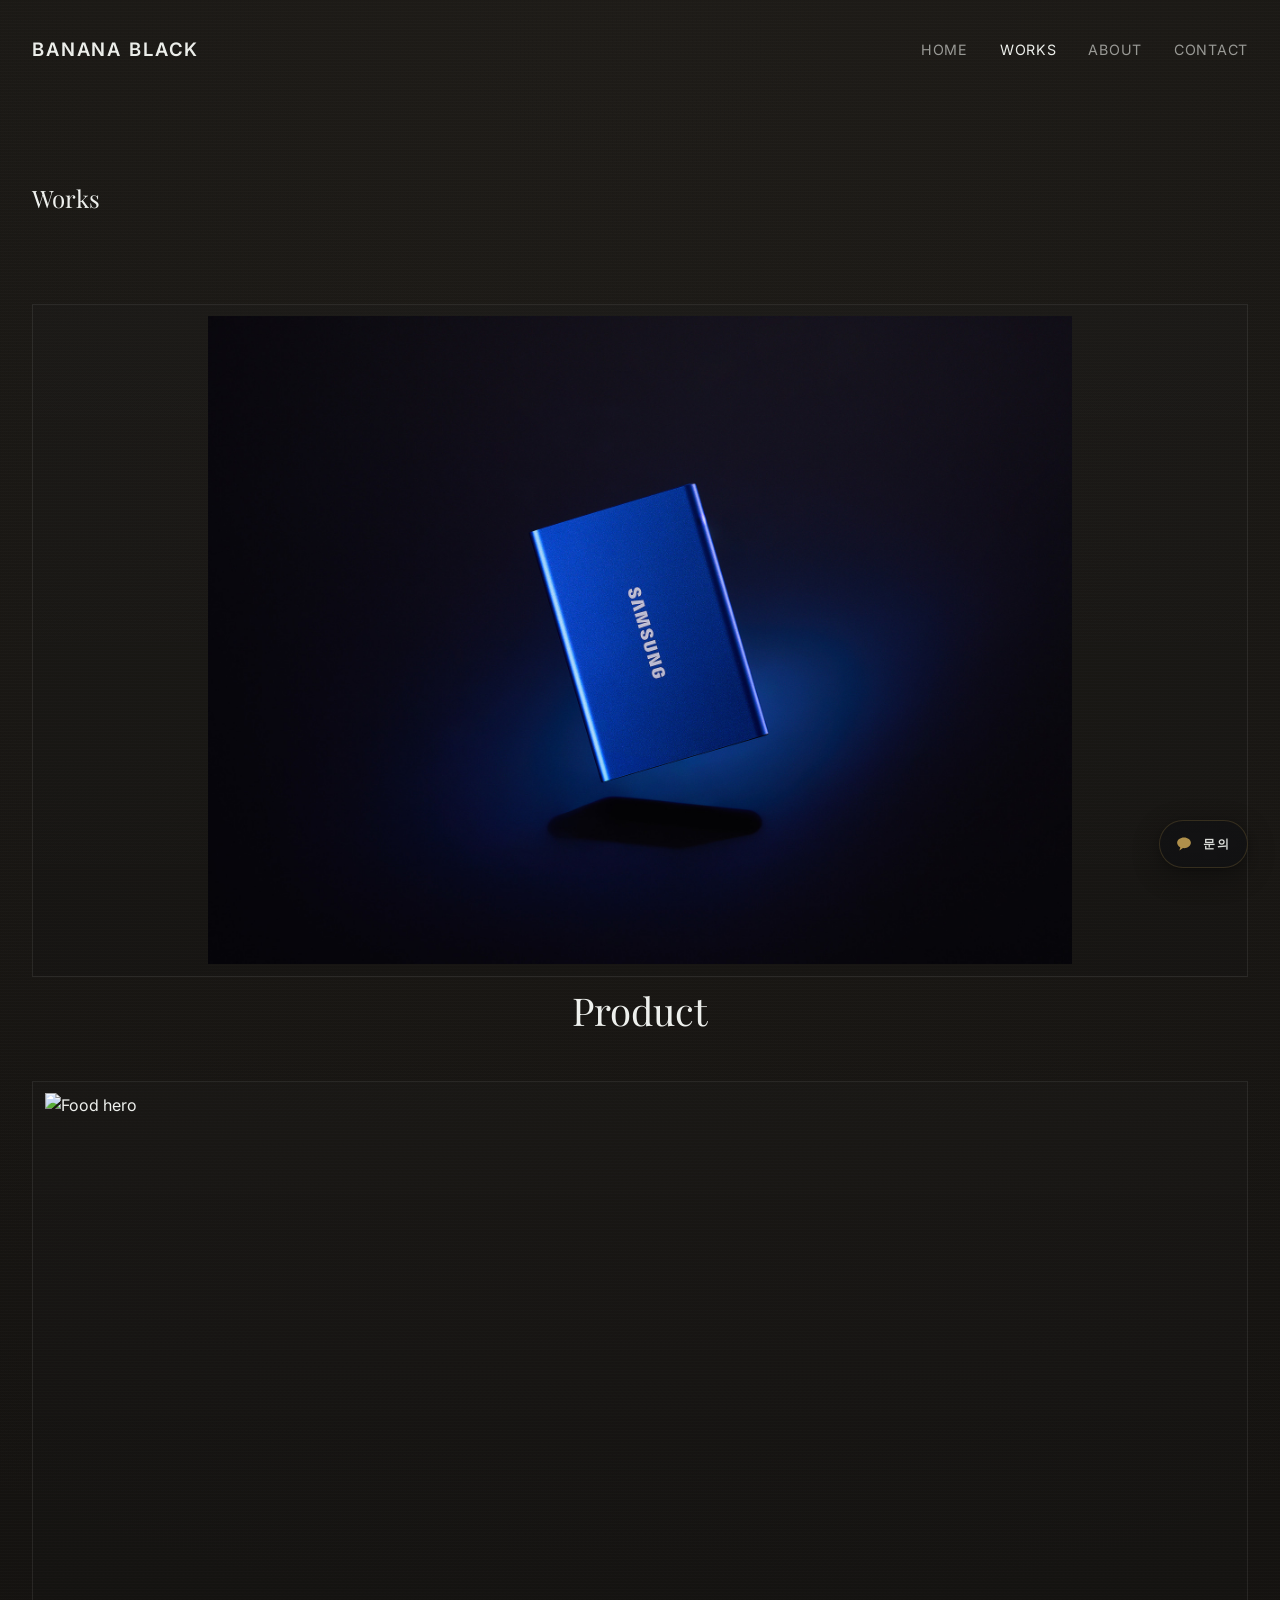
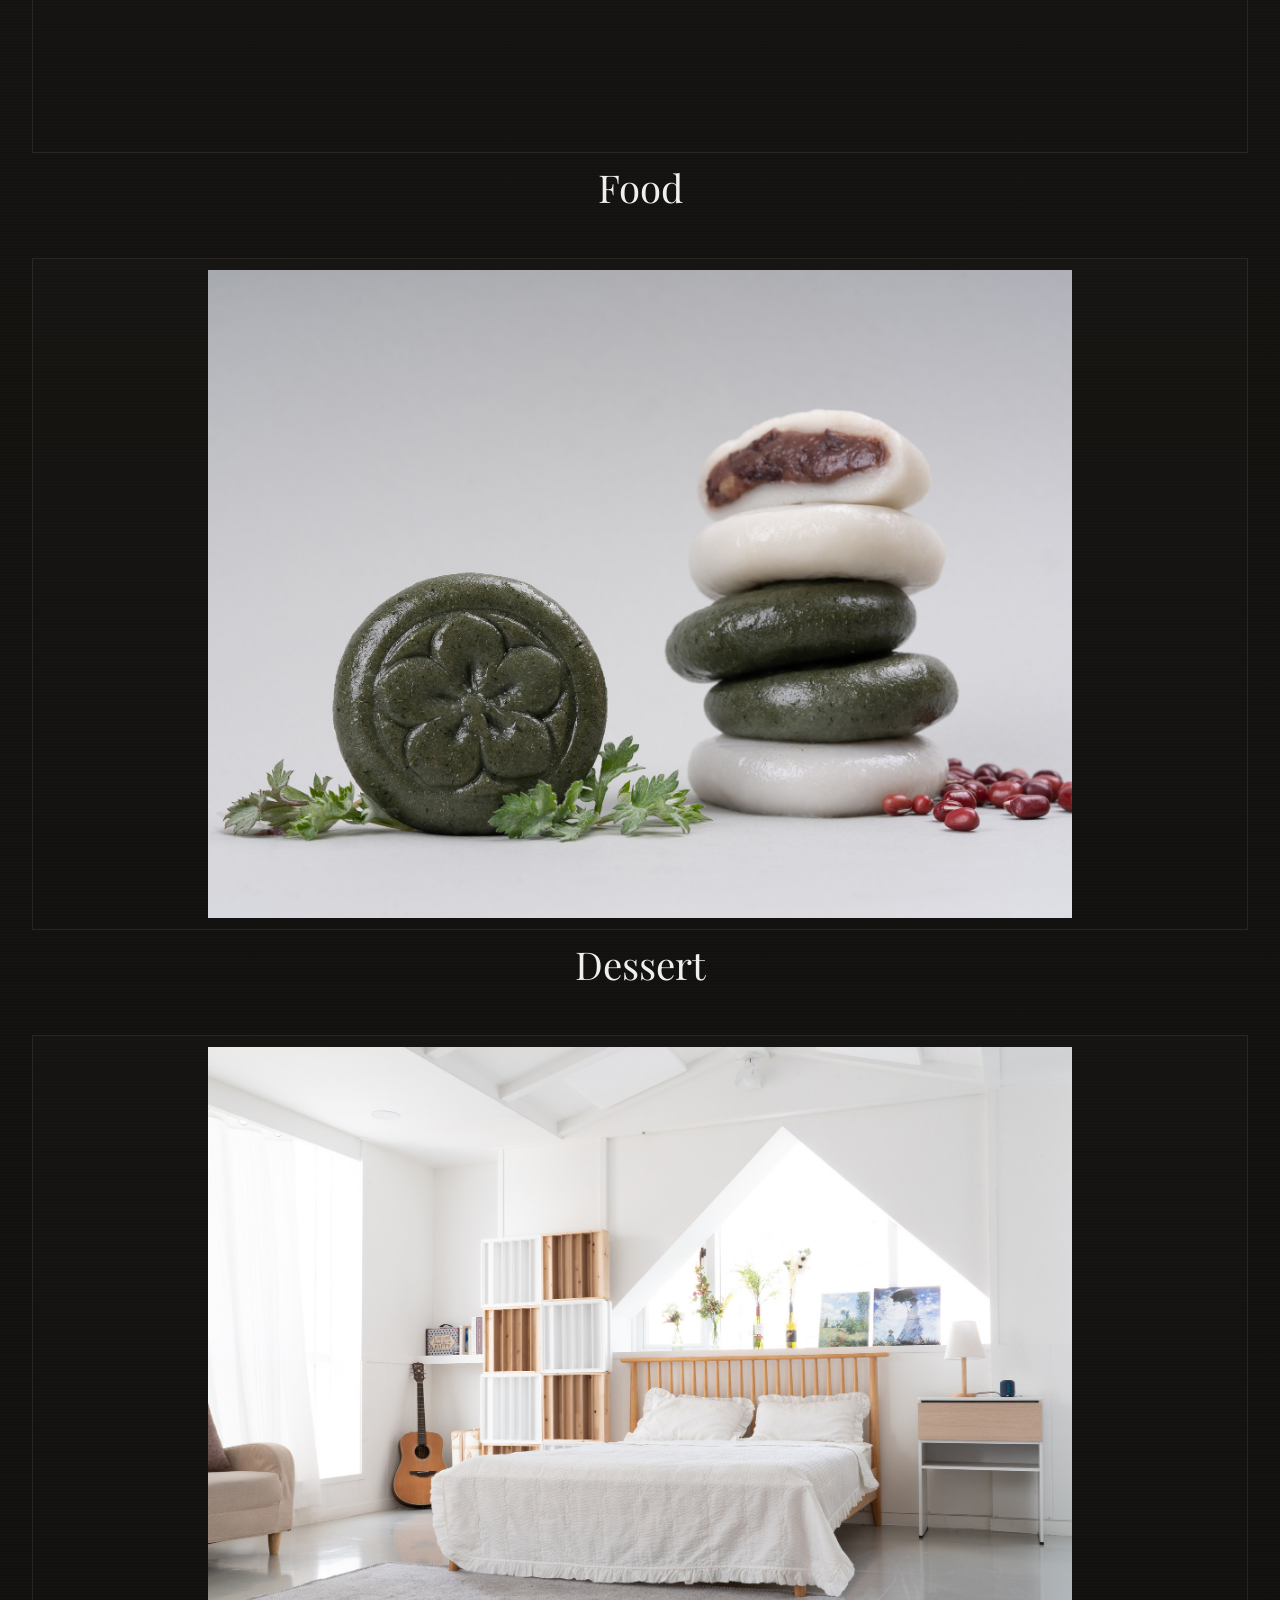
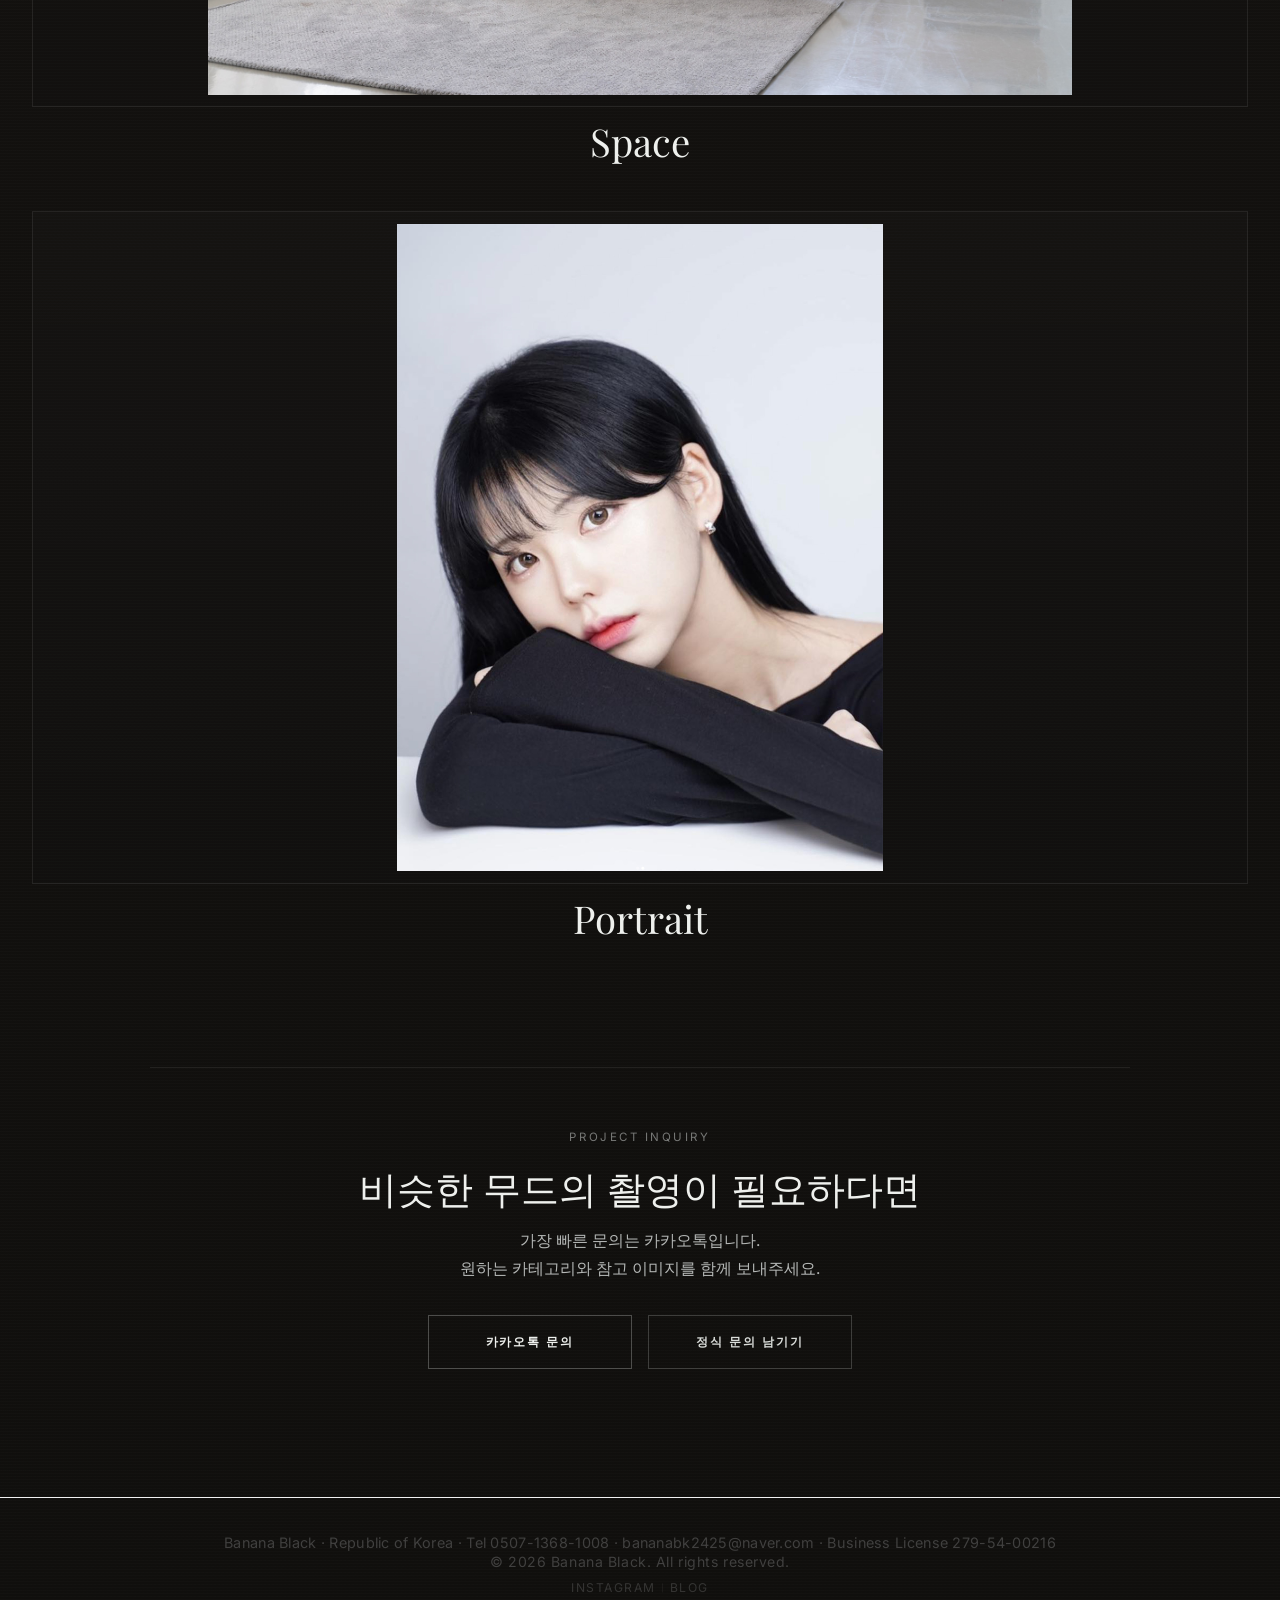
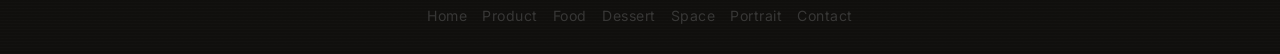
==== commit f1b63596: "Refine mobile copy wrapping and footer layout" ====
--- a/works/index.html
+++ b/works/index.html
@@ -9,6 +9,14 @@
     <link rel="preconnect" href="https://fonts.gstatic.com" crossorigin>
     <link href="https://fonts.googleapis.com/css2?family=Inter:wght@300;400;600&family=Playfair+Display:ital,wght@0,400;0,700;1,400&display=swap" rel="stylesheet">
     <link rel="stylesheet" href="../style.css">
+    <!-- Google tag (gtag.js) -->
+    <script async src="https://www.googletagmanager.com/gtag/js?id=G-2FJCQ8LW6B"></script>
+    <script>
+        window.dataLayer = window.dataLayer || [];
+        function gtag(){dataLayer.push(arguments);}
+        gtag('js', new Date());
+        gtag('config', 'G-2FJCQ8LW6B');
+    </script>
 </head>
 <body class="works-hub-page fade-in" data-works-hub="true">
     <header id="main-header">
@@ -109,7 +117,7 @@
     <footer id="main-footer" class="quiet-footer">
         <div class="container">
             <div class="footer-bottom">
-                <p class="contact-footer-meta">Banana Black · Republic of Korea · Tel 0507-1368-1008 · bananabk2425@naver.com · Business&nbsp;License&nbsp;279-54-00216</p>
+                <p class="contact-footer-meta"><span class="footer-meta-row">Banana Black · Republic of Korea · Tel 0507-1368-1008</span><span class="footer-meta-row">bananabk2425@naver.com · Business License 279-54-00216</span></p>
                 <p>&copy; 2026 Banana Black. All rights reserved.</p>
                 <div class="footer-social-links" aria-label="Social links">
                     <a href="https://www.instagram.com/bananabk_studio/" target="_blank" rel="noopener noreferrer">Instagram</a>
@@ -129,7 +137,8 @@
     </footer>
 
     <script src="../public-config.js"></script>
-    <script src="./works-data.js"></script>
+    <script src="./works-data.js?v=2"></script>
+    <script src="../analytics.js"></script>
     <script src="../main.js"></script>
 </body>
 </html>
--- a/style.css
+++ b/style.css
@@ -22,11 +22,16 @@
 }
 
 /* 1. Base Styles */
+html {
+    overflow-x: hidden;
+}
+
 * {
     margin: 0;
     padding: 0;
     box-sizing: border-box;
 }
+
 
 body {
     background-color: var(--bg-white);
@@ -1002,6 +1007,65 @@
 .space-page .works-local-nav + #space-hero {
     padding-top: 0;
 }
+
+/* Works 상세 상단 랜딩 카피 섹션 */
+.works-landing-intro {
+    padding: var(--space-md) 0 calc(var(--space-md) * 0.75);
+    display: flex;
+    align-items: center;
+}
+
+.works-landing-intro .container {
+    display: flex;
+    align-items: center;
+    gap: var(--space-md);
+    flex-wrap: wrap;
+}
+
+.works-landing-copy {
+    font-size: clamp(1rem, 2.8vw, 1.35rem);
+    font-weight: 300;
+    letter-spacing: -0.015em;
+    color: rgba(236, 232, 224, 0.92);
+    word-break: keep-all;
+    line-height: 1.45;
+    margin: 0;
+    flex: 1;
+    min-width: 0;
+}
+
+.works-landing-btn {
+    flex-shrink: 0;
+}
+
+/* 모바일에서 헤더가 column으로 쌓여 ~147px로 높아지므로 92px offset을 올려줌 */
+@media (max-width: 768px) {
+    .product-page .works-local-nav,
+    .food-page .works-local-nav,
+    .dessert-page .works-local-nav,
+    .portrait-page .works-local-nav,
+    .space-page .works-local-nav {
+        padding-top: 152px;
+    }
+}
+
+@media (max-width: 600px) {
+    .works-landing-intro {
+        padding-bottom: calc(var(--space-md) * 0.75 + 3.5rem);
+    }
+
+    .works-landing-intro .container {
+        flex-direction: column;
+        align-items: flex-start;
+        gap: calc(var(--space-sm) * 1.2);
+    }
+
+    .works-landing-btn {
+        width: 100%;
+        max-width: 280px;
+    }
+}
+
 
 .works-local-nav-inner {
     display: flex;
@@ -2604,11 +2668,12 @@
 }
 
 #contact-intro h1 {
-    font-size: clamp(4rem, 11vw, 8.2rem);
-    line-height: 0.9;
+    font-size: clamp(2.4rem, 4.5vw, 4.2rem);
+    line-height: 1.15;
     letter-spacing: -0.03em;
     font-weight: 400;
     margin-bottom: 1.4rem;
+    word-break: keep-all;
 }
 
 .contact-intro-desc {
@@ -3062,6 +3127,14 @@
     white-space: nowrap;
 }
 
+.footer-meta-row {
+    display: inline;
+}
+
+.footer-meta-row + .footer-meta-row::before {
+    content: " · ";
+}
+
 /* Contact Responsive */
 @media (max-width: 900px) {
     #contact-intro {
@@ -3105,17 +3178,30 @@
     }
 
     .social-links a {
-        font-size: 0.8rem;
+        font-size: 0.75rem;
+        letter-spacing: 0.02em;
     }
 
 }
 
 @media (max-width: 480px) {
     .fixed-kakao-cta {
-        top: calc(env(safe-area-inset-top, 0px) + 7.8rem);
+        top: auto;
+        bottom: calc(env(safe-area-inset-bottom, 0px) + 1.25rem);
         right: calc(env(safe-area-inset-right, 0px) + 0.85rem);
-        min-height: 2.55rem;
-        padding: 0.62rem 0.82rem 0.62rem 0.74rem;
+        min-height: 2.4rem;
+        padding: 0.54rem 0.84rem 0.54rem 0.7rem;
+        gap: 0.42rem;
+    }
+
+    .fixed-kakao-cta__icon {
+        width: 1.08rem;
+        height: 1.08rem;
+    }
+
+    .fixed-kakao-cta__label {
+        font-size: 0.65rem;
+        letter-spacing: 0.1em;
     }
 
     .contact-kakao-btn,
@@ -3123,6 +3209,15 @@
         width: 100%;
         min-width: 0;
         text-align: center;
+    }
+
+    .social-links {
+        gap: 0.45rem 0.6rem;
+    }
+
+    .social-links a {
+        font-size: 0.68rem;
+        letter-spacing: 0;
     }
 }
 
@@ -3429,6 +3524,69 @@
     .about-cta-actions .btn-contact {
         width: 100%;
         text-align: center;
+    }
+}
+
+@media (max-width: 480px) {
+    .statement-large,
+    #bottom-cta h3,
+    .works-cta-title,
+    .about-cta-text,
+    #contact-intro h1 {
+        text-wrap: balance;
+    }
+
+    .statement-large br,
+    .statement-copy br,
+    .bottom-cta-copy br,
+    .works-cta-title br,
+    .works-cta-copy br,
+    .about-intro-desc br,
+    .about-intro-note br,
+    .about-perspective-lead br,
+    .about-perspective-body br,
+    .scope-item p br,
+    .about-cta-text br,
+    .about-cta-desc br,
+    #contact-intro h1 br,
+    .contact-intro-desc br,
+    .contact-direct-desc br {
+        display: none;
+    }
+
+    #contact-intro h1 {
+        font-size: clamp(2rem, 9vw, 2.55rem);
+        line-height: 1.22;
+    }
+
+    .about-cta-text {
+        font-size: clamp(1.55rem, 7.8vw, 2.15rem);
+        line-height: 1.3;
+    }
+
+    .about-intro-desc,
+    .about-intro-note,
+    .about-perspective-body,
+    .about-cta-desc,
+    .contact-intro-desc,
+    .contact-direct-desc,
+    .works-cta-copy,
+    .bottom-cta-copy,
+    .statement-copy {
+        line-height: 1.72;
+    }
+
+    .contact-footer-meta {
+        max-width: 30rem;
+        line-height: 1.55;
+    }
+
+    .footer-meta-row {
+        display: block;
+    }
+
+    .footer-meta-row + .footer-meta-row::before {
+        content: none;
     }
 }
 
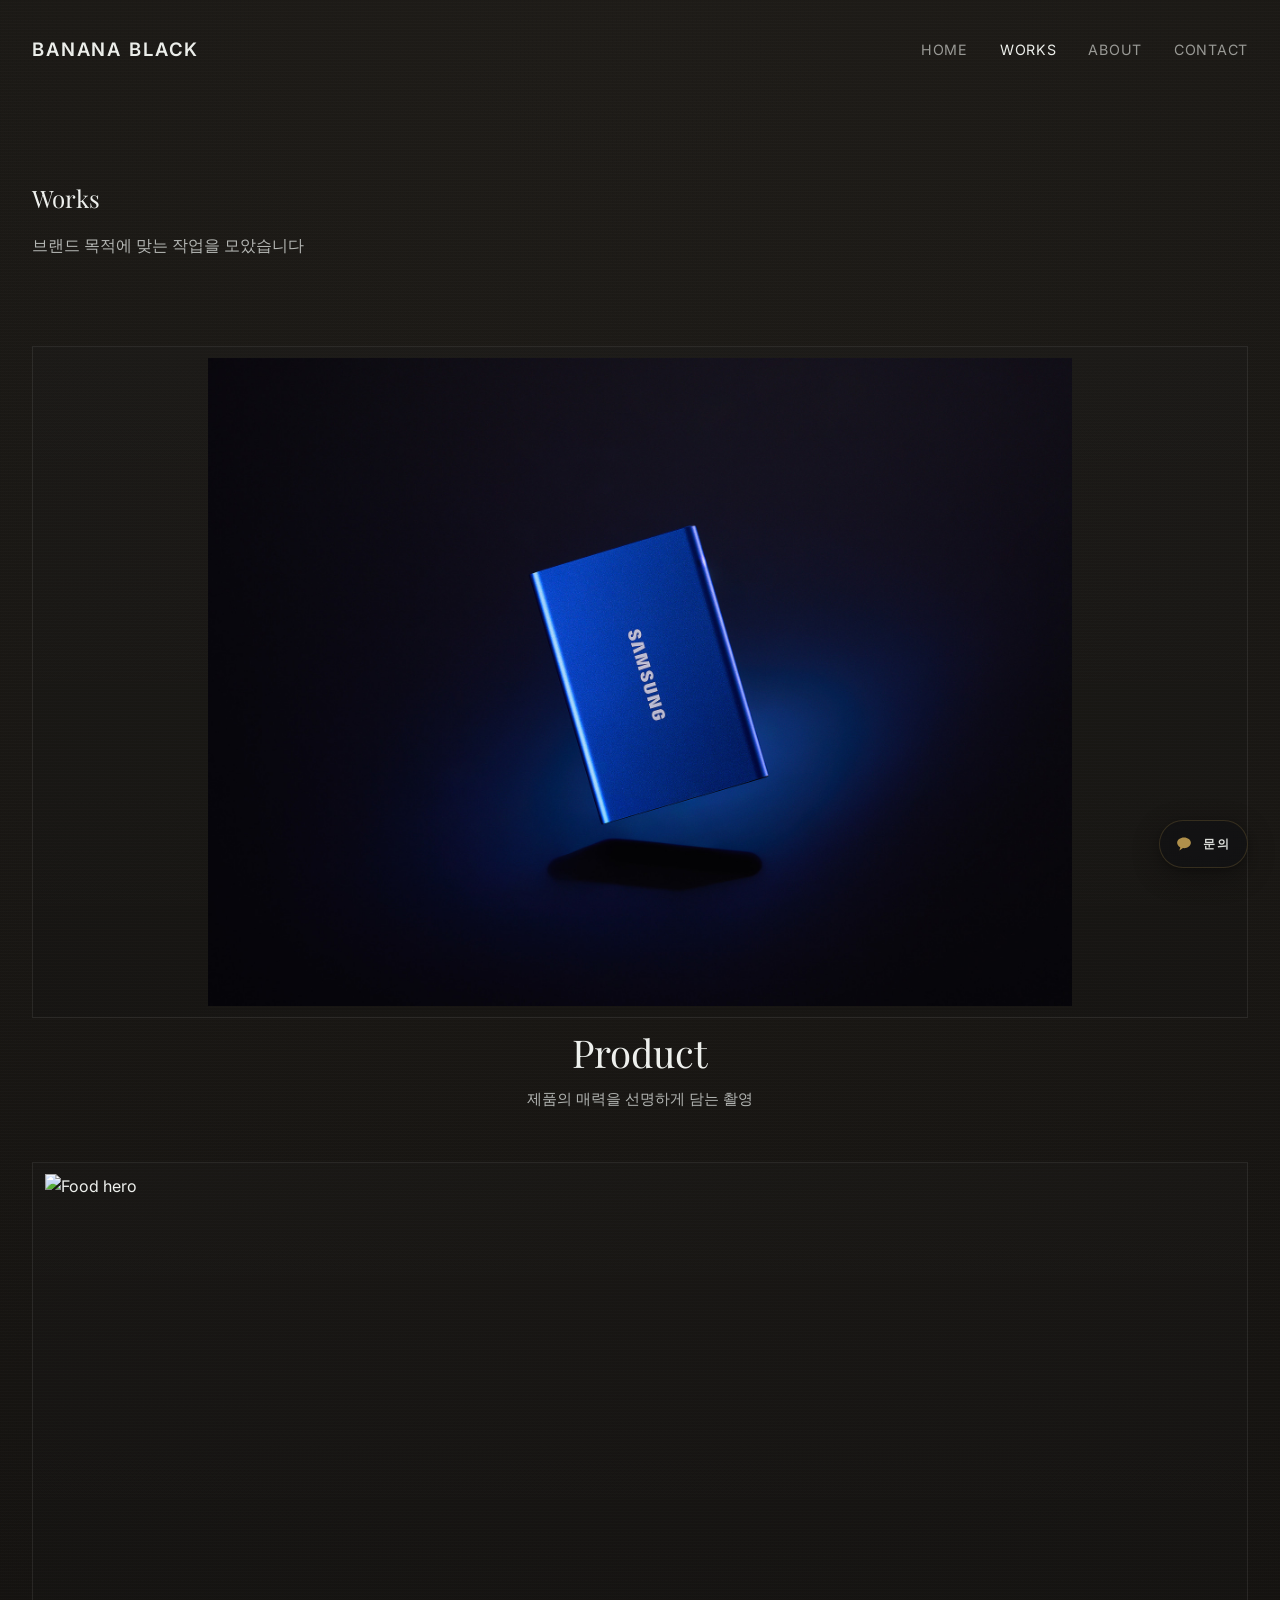
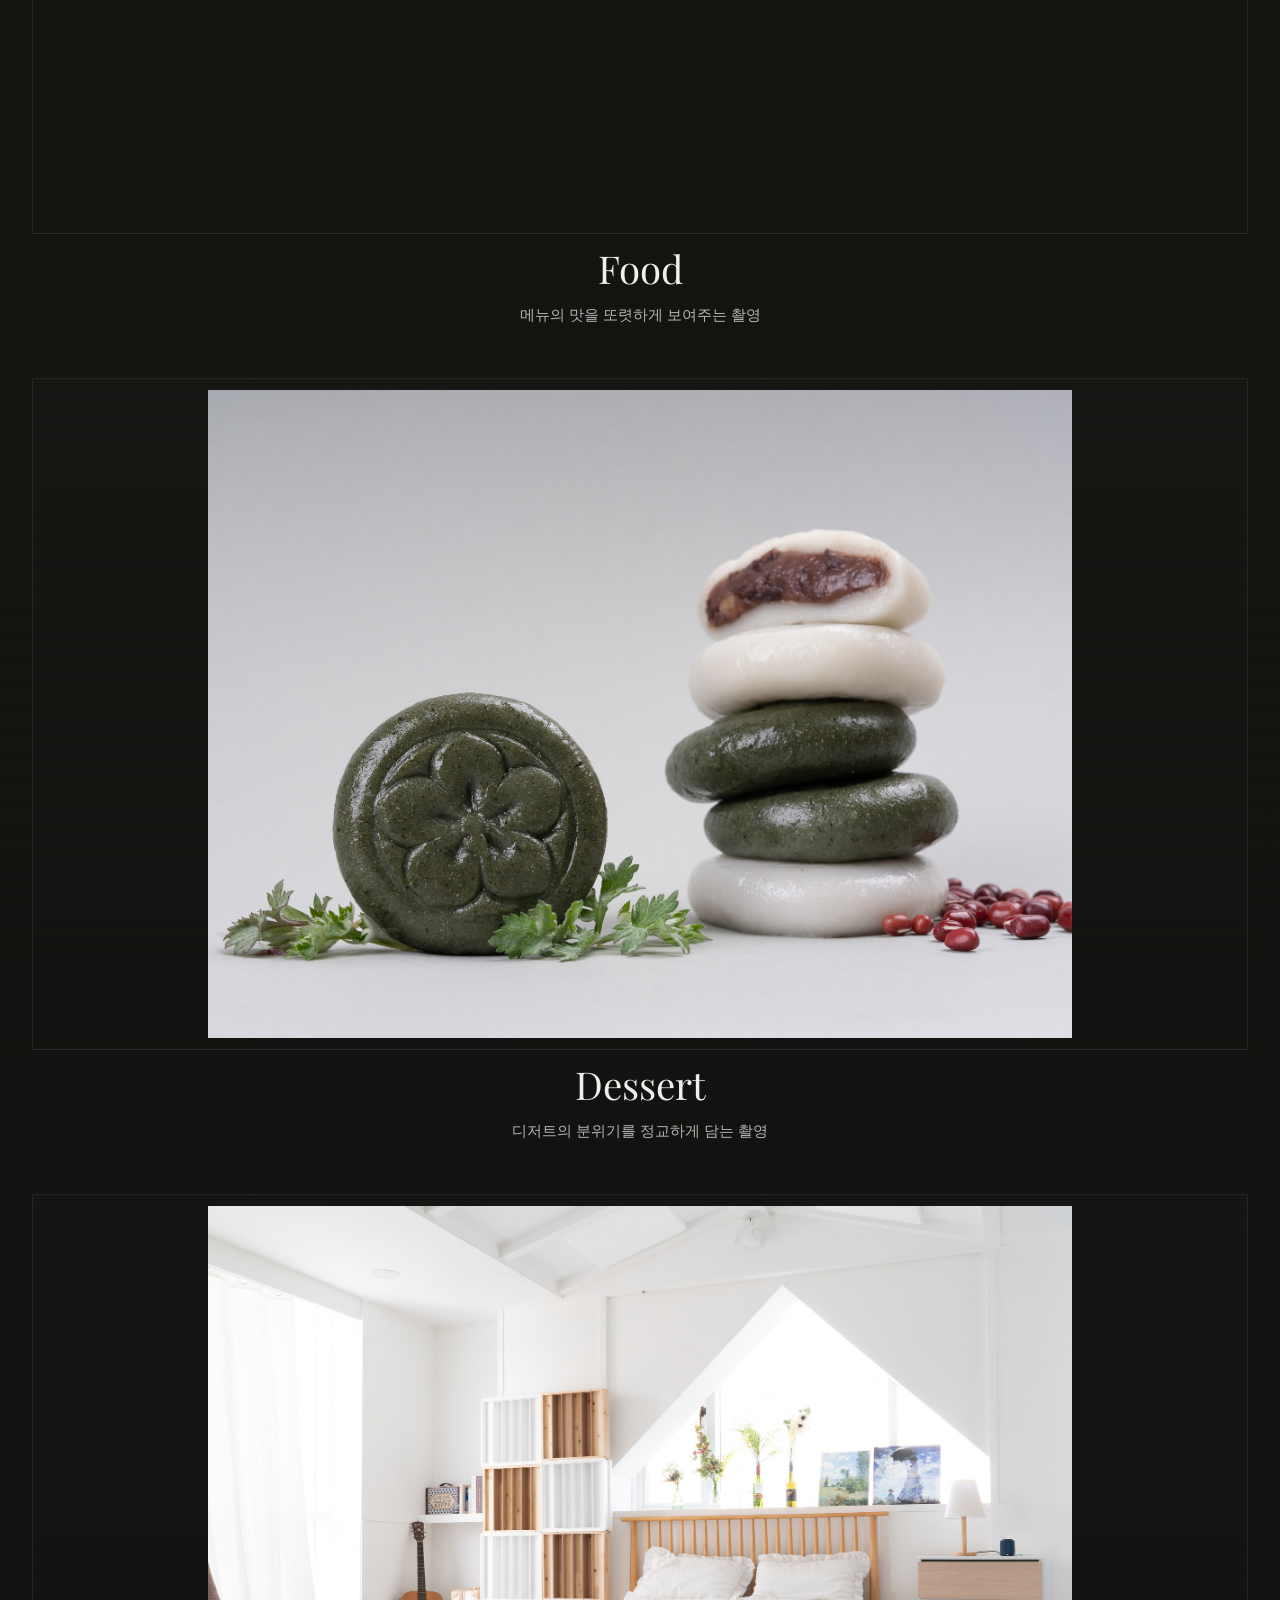
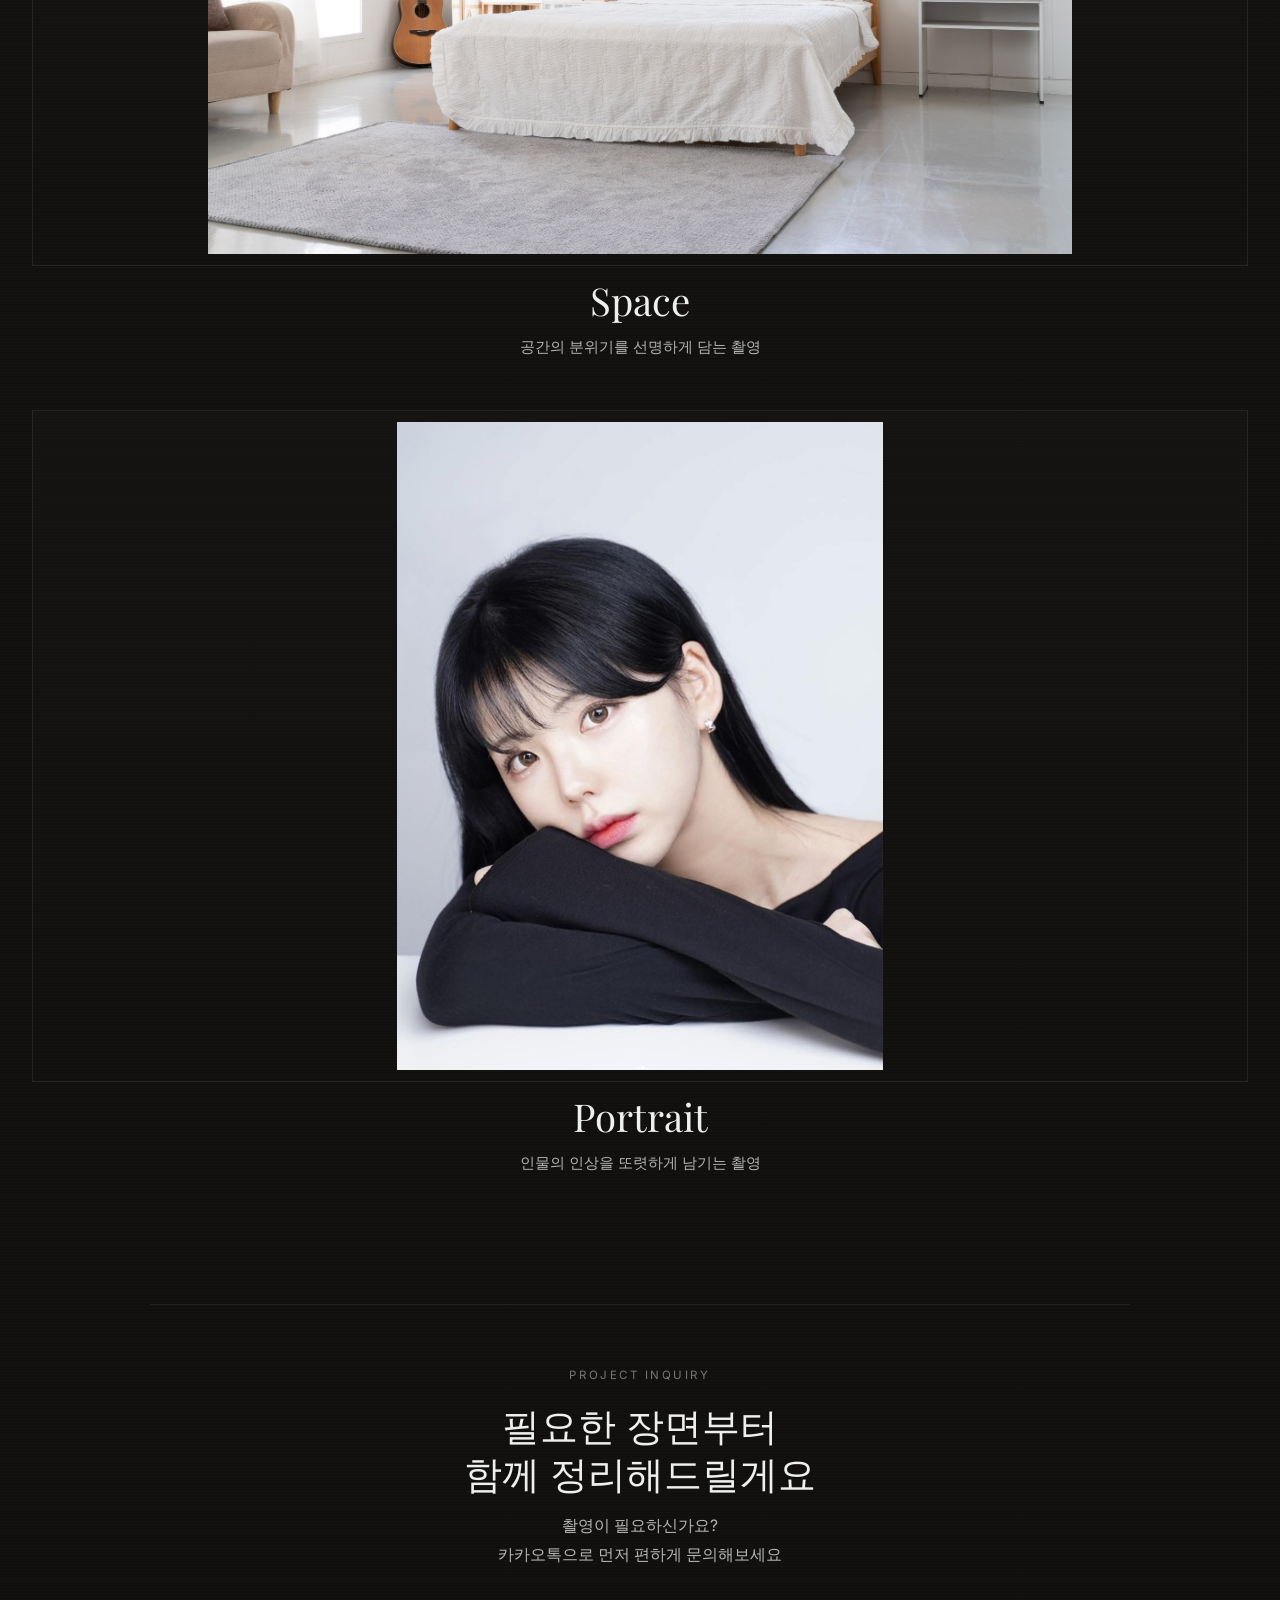
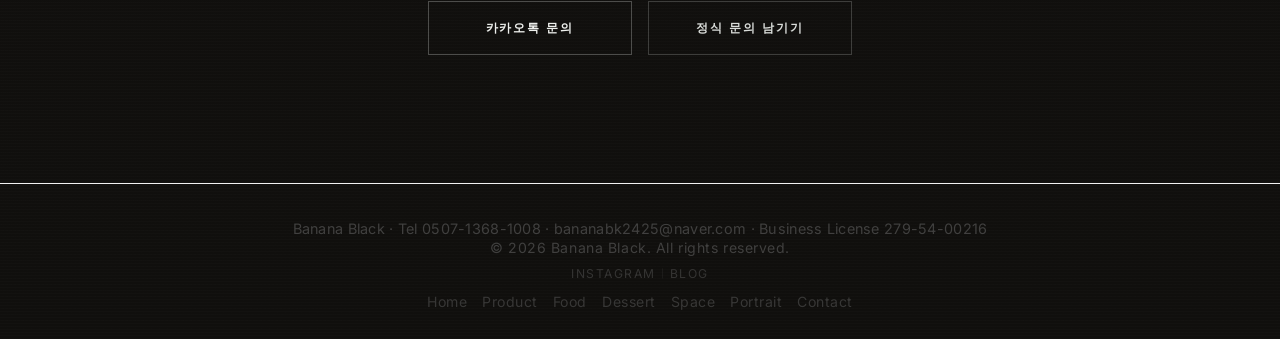
==== commit f2a19997: "Polish mobile copy and footer metadata" ====
--- a/works/index.html
+++ b/works/index.html
@@ -48,6 +48,7 @@
             <section class="works-intro reveal">
                 <div class="category-title">
                     <h1 class="serif">Works</h1>
+                    <p class="works-intro-copy">브랜드 목적에 맞는 작업을 모았습니다</p>
                 </div>
             </section>
 
@@ -59,6 +60,7 @@
                         </div>
                         <div class="text-area">
                             <h2 class="serif works-card-title">Product</h2>
+                            <p class="works-card-desc">제품의 매력을 선명하게 담는 촬영</p>
                         </div>
                     </a>
 
@@ -68,6 +70,7 @@
                         </div>
                         <div class="text-area">
                             <h2 class="serif works-card-title">Food</h2>
+                            <p class="works-card-desc">메뉴의 맛을 또렷하게 보여주는 촬영</p>
                         </div>
                     </a>
 
@@ -77,6 +80,7 @@
                         </div>
                         <div class="text-area">
                             <h2 class="serif works-card-title">Dessert</h2>
+                            <p class="works-card-desc">디저트의 분위기를 정교하게 담는 촬영</p>
                         </div>
                     </a>
 
@@ -86,6 +90,7 @@
                         </div>
                         <div class="text-area">
                             <h2 class="serif works-card-title">Space</h2>
+                            <p class="works-card-desc">공간의 분위기를 선명하게 담는 촬영</p>
                         </div>
                     </a>
 
@@ -95,6 +100,7 @@
                         </div>
                         <div class="text-area">
                             <h2 class="serif works-card-title">Portrait</h2>
+                            <p class="works-card-desc">인물의 인상을 또렷하게 남기는 촬영</p>
                         </div>
                     </a>
                 </div>
@@ -103,8 +109,8 @@
             <section id="works-hub-cta" class="works-closing-cta reveal">
                 <div class="works-cta-shell">
                     <p class="works-cta-label">Project Inquiry</p>
-                    <h2 class="serif works-cta-title">비슷한 무드의 촬영이 필요하다면</h2>
-                    <p class="works-cta-copy">가장 빠른 문의는 카카오톡입니다.<br>원하는 카테고리와 참고 이미지를 함께 보내주세요.</p>
+                    <h2 class="serif works-cta-title">필요한 장면부터<br>함께 정리해드릴게요</h2>
+                    <p class="works-cta-copy">촬영이 필요하신가요?<br>카카오톡으로 먼저 편하게 문의해보세요</p>
                     <div class="works-cta-actions">
                         <a href="https://pf.kakao.com/_UxkDbK?utm_source=website&utm_medium=cta&utm_campaign=works_hub" target="_blank" rel="noopener noreferrer" class="btn-contact btn-cta-primary">카카오톡 문의</a>
                         <a href="../contact.html" class="btn-contact btn-cta-secondary">정식 문의 남기기</a>
@@ -117,7 +123,7 @@
     <footer id="main-footer" class="quiet-footer">
         <div class="container">
             <div class="footer-bottom">
-                <p class="contact-footer-meta"><span class="footer-meta-row">Banana Black · Republic of Korea · Tel 0507-1368-1008</span><span class="footer-meta-row">bananabk2425@naver.com · Business License 279-54-00216</span></p>
+                <p class="contact-footer-meta"><span class="footer-meta-row">Banana Black · Tel 0507-1368-1008</span><span class="footer-meta-row">bananabk2425@naver.com · Business License 279-54-00216</span></p>
                 <p>&copy; 2026 Banana Black. All rights reserved.</p>
                 <div class="footer-social-links" aria-label="Social links">
                     <a href="https://www.instagram.com/bananabk_studio/" target="_blank" rel="noopener noreferrer">Instagram</a>
--- a/style.css
+++ b/style.css
@@ -641,6 +641,13 @@
     margin-bottom: 0;
 }
 
+.works-intro-copy {
+    margin-top: 0.85rem;
+    font-size: 1rem;
+    line-height: 1.75;
+    color: rgba(227, 231, 229, 0.76);
+}
+
 .works-grid {
     display: flex;
     flex-direction: column;
@@ -700,6 +707,14 @@
     line-height: 1.04;
     color: #eef0ed;
     text-shadow: none;
+}
+
+.works-card-desc {
+    max-width: 28ch;
+    margin: 0.8rem auto 0;
+    font-size: 0.96rem;
+    line-height: 1.72;
+    color: rgba(227, 231, 229, 0.76);
 }
 
 .works-hub-page .works-card:hover {
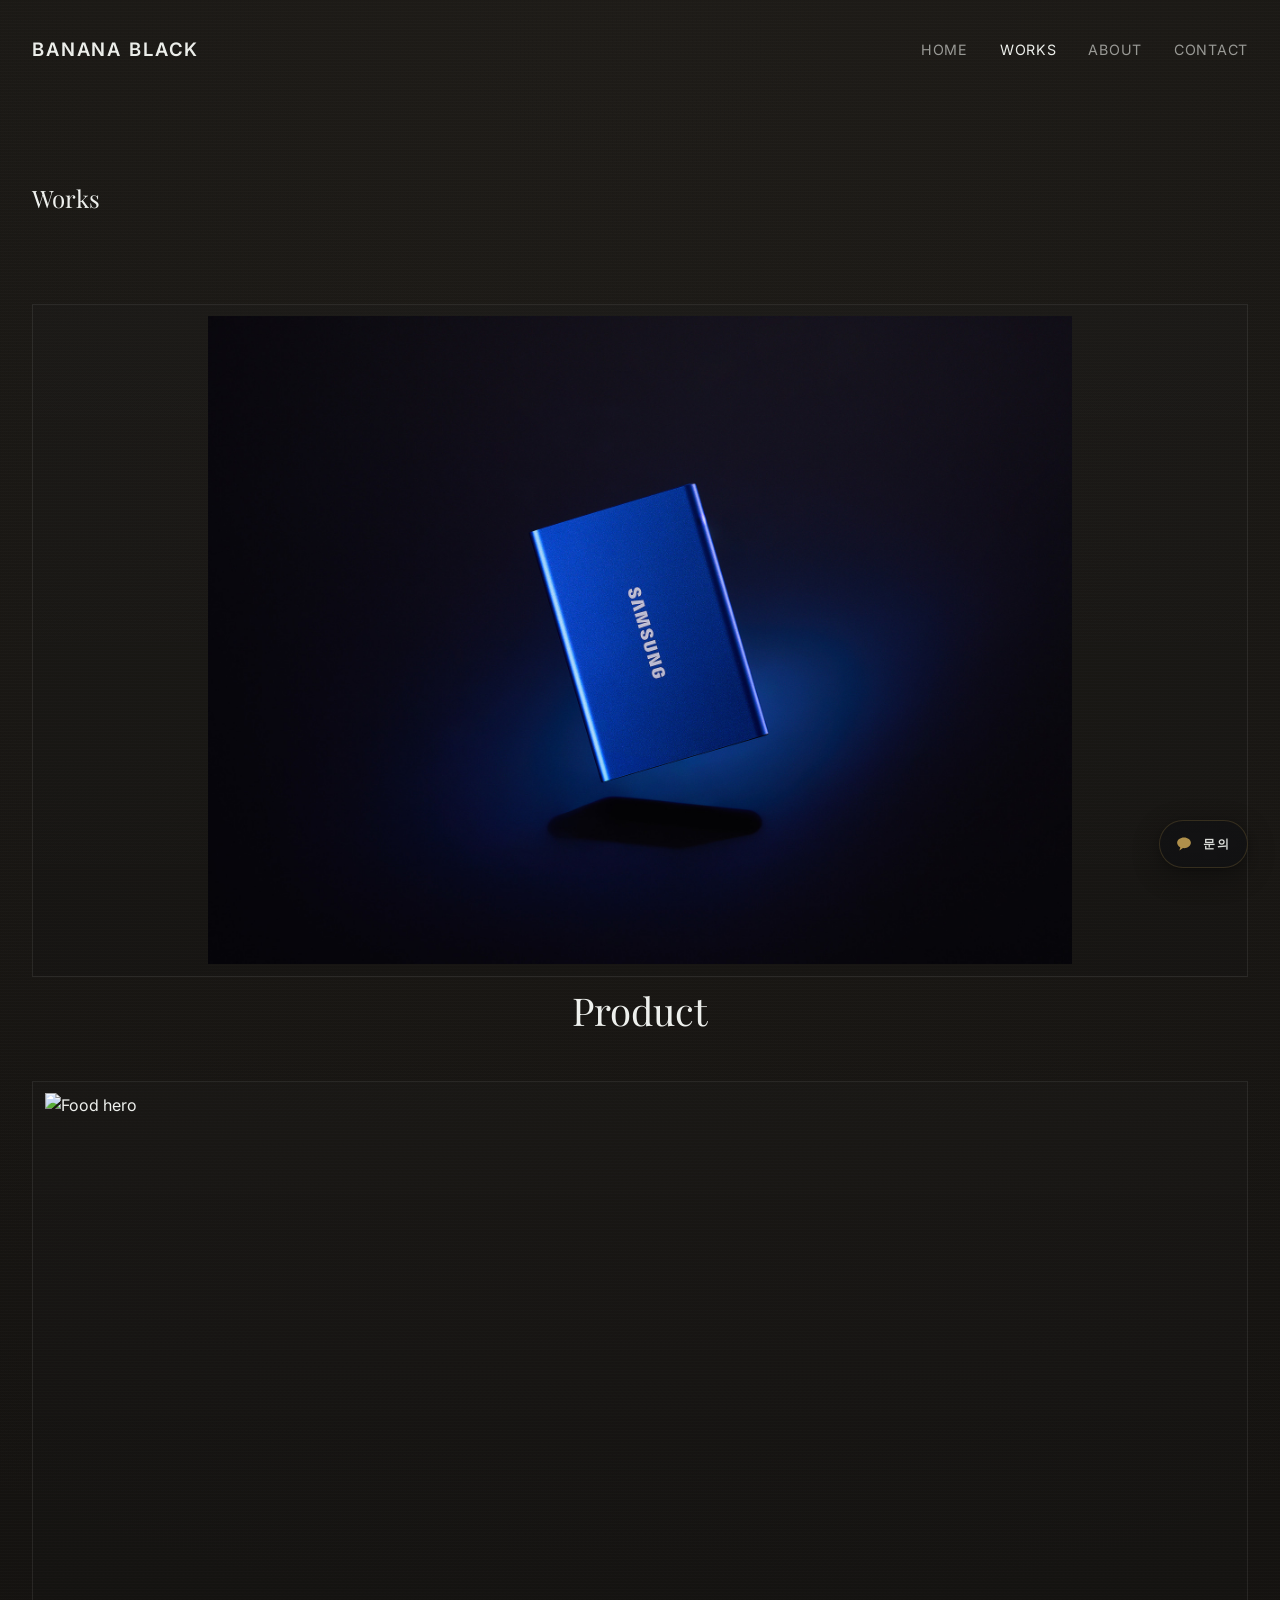
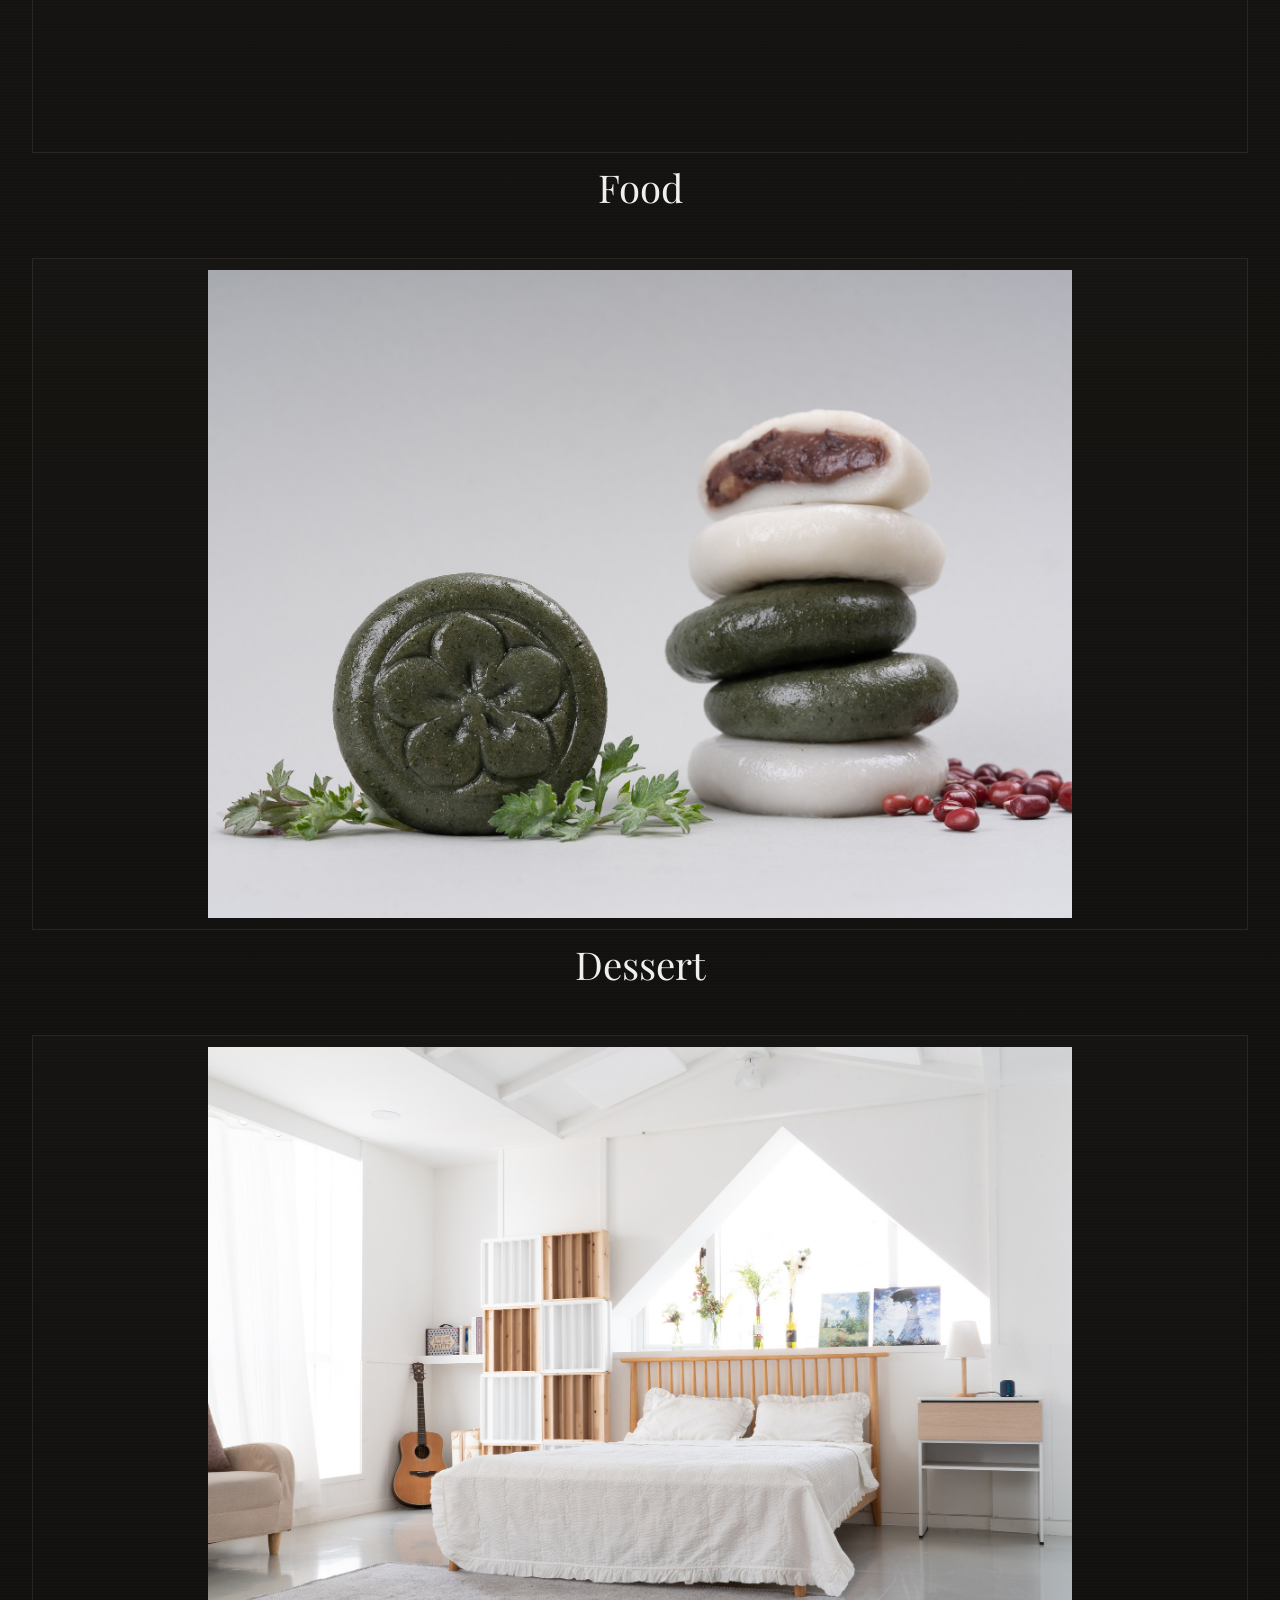
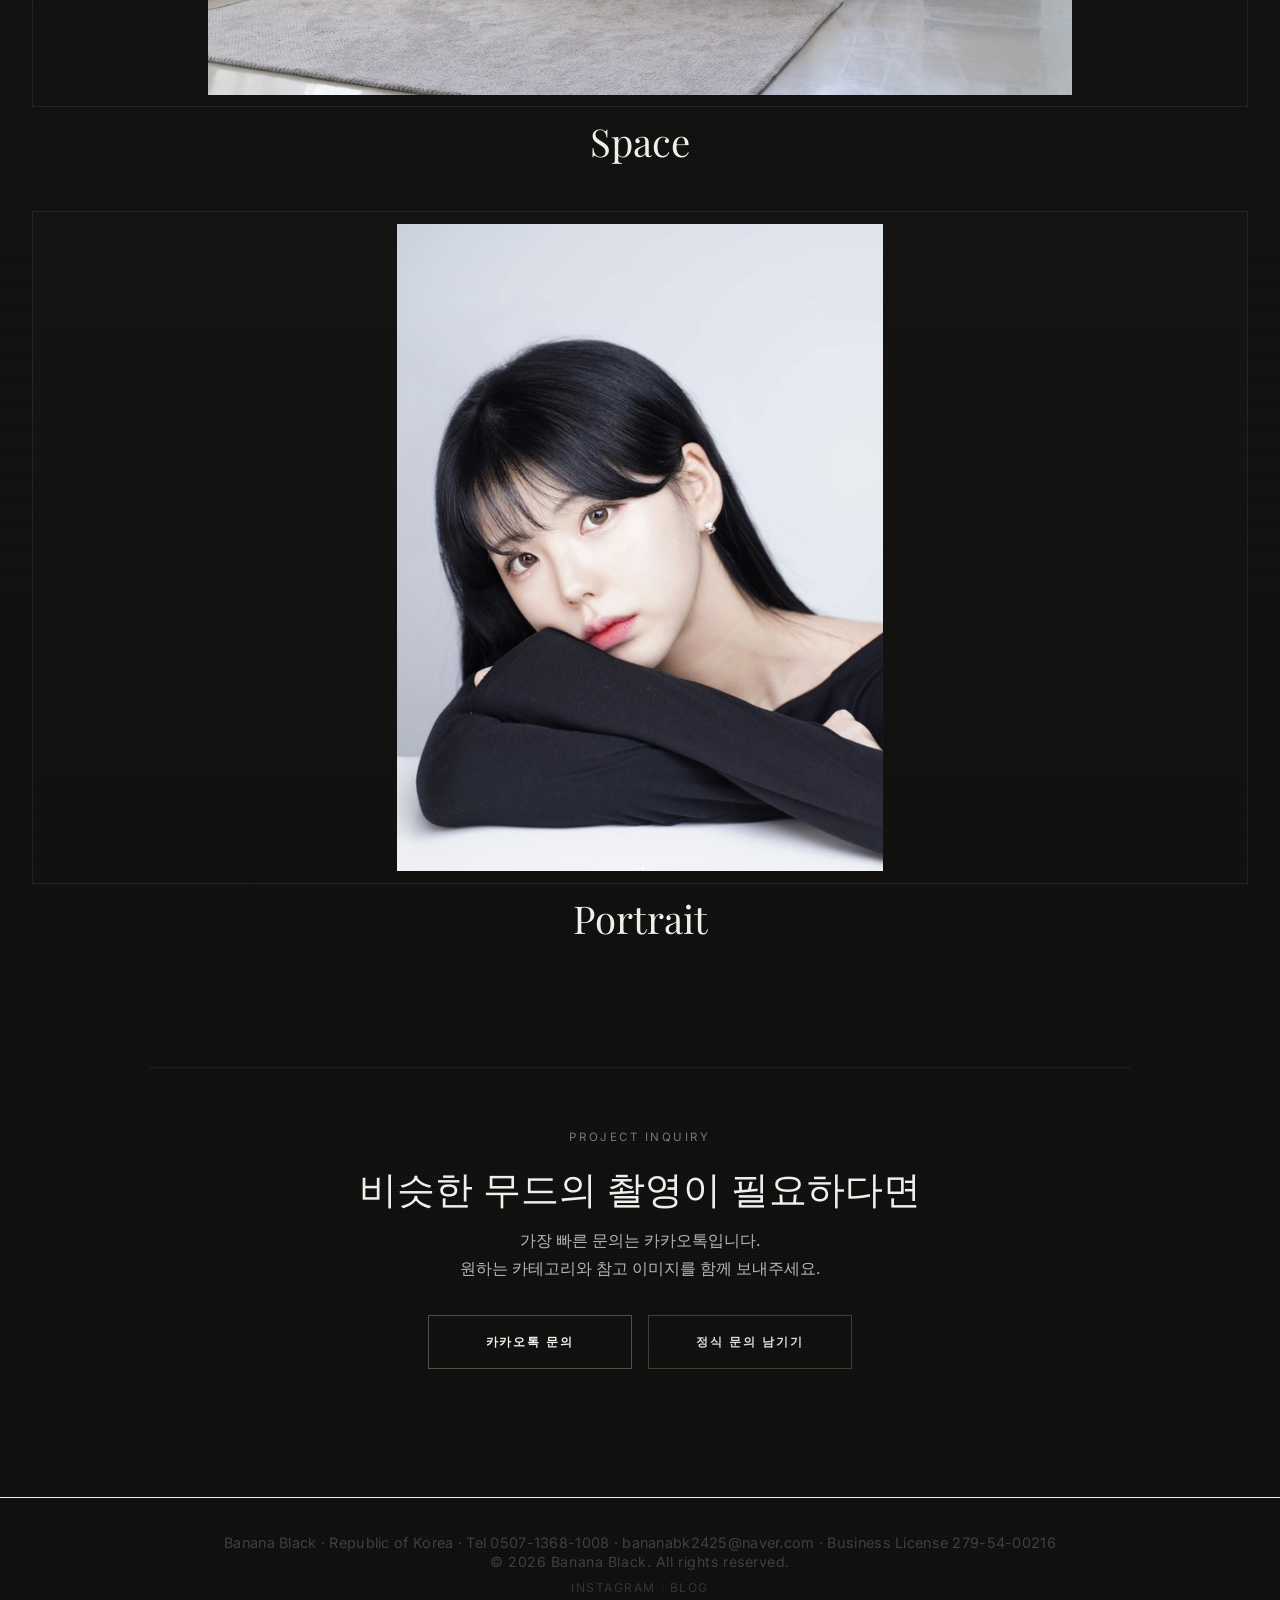
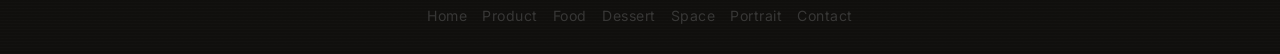
==== commit c6f26c5d: "Revert site to 10:23 baseline" ====
--- a/works/index.html
+++ b/works/index.html
@@ -48,7 +48,6 @@
             <section class="works-intro reveal">
                 <div class="category-title">
                     <h1 class="serif">Works</h1>
-                    <p class="works-intro-copy">브랜드 목적에 맞는 작업을 모았습니다</p>
                 </div>
             </section>
 
@@ -60,7 +59,6 @@
                         </div>
                         <div class="text-area">
                             <h2 class="serif works-card-title">Product</h2>
-                            <p class="works-card-desc">제품의 매력을 선명하게 담는 촬영</p>
                         </div>
                     </a>
 
@@ -70,7 +68,6 @@
                         </div>
                         <div class="text-area">
                             <h2 class="serif works-card-title">Food</h2>
-                            <p class="works-card-desc">메뉴의 맛을 또렷하게 보여주는 촬영</p>
                         </div>
                     </a>
 
@@ -80,7 +77,6 @@
                         </div>
                         <div class="text-area">
                             <h2 class="serif works-card-title">Dessert</h2>
-                            <p class="works-card-desc">디저트의 분위기를 정교하게 담는 촬영</p>
                         </div>
                     </a>
 
@@ -90,7 +86,6 @@
                         </div>
                         <div class="text-area">
                             <h2 class="serif works-card-title">Space</h2>
-                            <p class="works-card-desc">공간의 분위기를 선명하게 담는 촬영</p>
                         </div>
                     </a>
 
@@ -100,7 +95,6 @@
                         </div>
                         <div class="text-area">
                             <h2 class="serif works-card-title">Portrait</h2>
-                            <p class="works-card-desc">인물의 인상을 또렷하게 남기는 촬영</p>
                         </div>
                     </a>
                 </div>
@@ -109,8 +103,8 @@
             <section id="works-hub-cta" class="works-closing-cta reveal">
                 <div class="works-cta-shell">
                     <p class="works-cta-label">Project Inquiry</p>
-                    <h2 class="serif works-cta-title">필요한 장면부터<br>함께 정리해드릴게요</h2>
-                    <p class="works-cta-copy">촬영이 필요하신가요?<br>카카오톡으로 먼저 편하게 문의해보세요</p>
+                    <h2 class="serif works-cta-title">비슷한 무드의 촬영이 필요하다면</h2>
+                    <p class="works-cta-copy">가장 빠른 문의는 카카오톡입니다.<br>원하는 카테고리와 참고 이미지를 함께 보내주세요.</p>
                     <div class="works-cta-actions">
                         <a href="https://pf.kakao.com/_UxkDbK?utm_source=website&utm_medium=cta&utm_campaign=works_hub" target="_blank" rel="noopener noreferrer" class="btn-contact btn-cta-primary">카카오톡 문의</a>
                         <a href="../contact.html" class="btn-contact btn-cta-secondary">정식 문의 남기기</a>
@@ -123,7 +117,7 @@
     <footer id="main-footer" class="quiet-footer">
         <div class="container">
             <div class="footer-bottom">
-                <p class="contact-footer-meta"><span class="footer-meta-row">Banana Black · Tel 0507-1368-1008</span><span class="footer-meta-row">bananabk2425@naver.com · Business License 279-54-00216</span></p>
+                <p class="contact-footer-meta">Banana Black · Republic of Korea · Tel 0507-1368-1008 · bananabk2425@naver.com · Business&nbsp;License&nbsp;279-54-00216</p>
                 <p>&copy; 2026 Banana Black. All rights reserved.</p>
                 <div class="footer-social-links" aria-label="Social links">
                     <a href="https://www.instagram.com/bananabk_studio/" target="_blank" rel="noopener noreferrer">Instagram</a>
--- a/style.css
+++ b/style.css
@@ -641,13 +641,6 @@
     margin-bottom: 0;
 }
 
-.works-intro-copy {
-    margin-top: 0.85rem;
-    font-size: 1rem;
-    line-height: 1.75;
-    color: rgba(227, 231, 229, 0.76);
-}
-
 .works-grid {
     display: flex;
     flex-direction: column;
@@ -707,14 +700,6 @@
     line-height: 1.04;
     color: #eef0ed;
     text-shadow: none;
-}
-
-.works-card-desc {
-    max-width: 28ch;
-    margin: 0.8rem auto 0;
-    font-size: 0.96rem;
-    line-height: 1.72;
-    color: rgba(227, 231, 229, 0.76);
 }
 
 .works-hub-page .works-card:hover {
@@ -3142,14 +3127,6 @@
     white-space: nowrap;
 }
 
-.footer-meta-row {
-    display: inline;
-}
-
-.footer-meta-row + .footer-meta-row::before {
-    content: " · ";
-}
-
 /* Contact Responsive */
 @media (max-width: 900px) {
     #contact-intro {
@@ -3539,69 +3516,6 @@
     .about-cta-actions .btn-contact {
         width: 100%;
         text-align: center;
-    }
-}
-
-@media (max-width: 480px) {
-    .statement-large,
-    #bottom-cta h3,
-    .works-cta-title,
-    .about-cta-text,
-    #contact-intro h1 {
-        text-wrap: balance;
-    }
-
-    .statement-large br,
-    .statement-copy br,
-    .bottom-cta-copy br,
-    .works-cta-title br,
-    .works-cta-copy br,
-    .about-intro-desc br,
-    .about-intro-note br,
-    .about-perspective-lead br,
-    .about-perspective-body br,
-    .scope-item p br,
-    .about-cta-text br,
-    .about-cta-desc br,
-    #contact-intro h1 br,
-    .contact-intro-desc br,
-    .contact-direct-desc br {
-        display: none;
-    }
-
-    #contact-intro h1 {
-        font-size: clamp(2rem, 9vw, 2.55rem);
-        line-height: 1.22;
-    }
-
-    .about-cta-text {
-        font-size: clamp(1.55rem, 7.8vw, 2.15rem);
-        line-height: 1.3;
-    }
-
-    .about-intro-desc,
-    .about-intro-note,
-    .about-perspective-body,
-    .about-cta-desc,
-    .contact-intro-desc,
-    .contact-direct-desc,
-    .works-cta-copy,
-    .bottom-cta-copy,
-    .statement-copy {
-        line-height: 1.72;
-    }
-
-    .contact-footer-meta {
-        max-width: 30rem;
-        line-height: 1.55;
-    }
-
-    .footer-meta-row {
-        display: block;
-    }
-
-    .footer-meta-row + .footer-meta-row::before {
-        content: none;
     }
 }
 
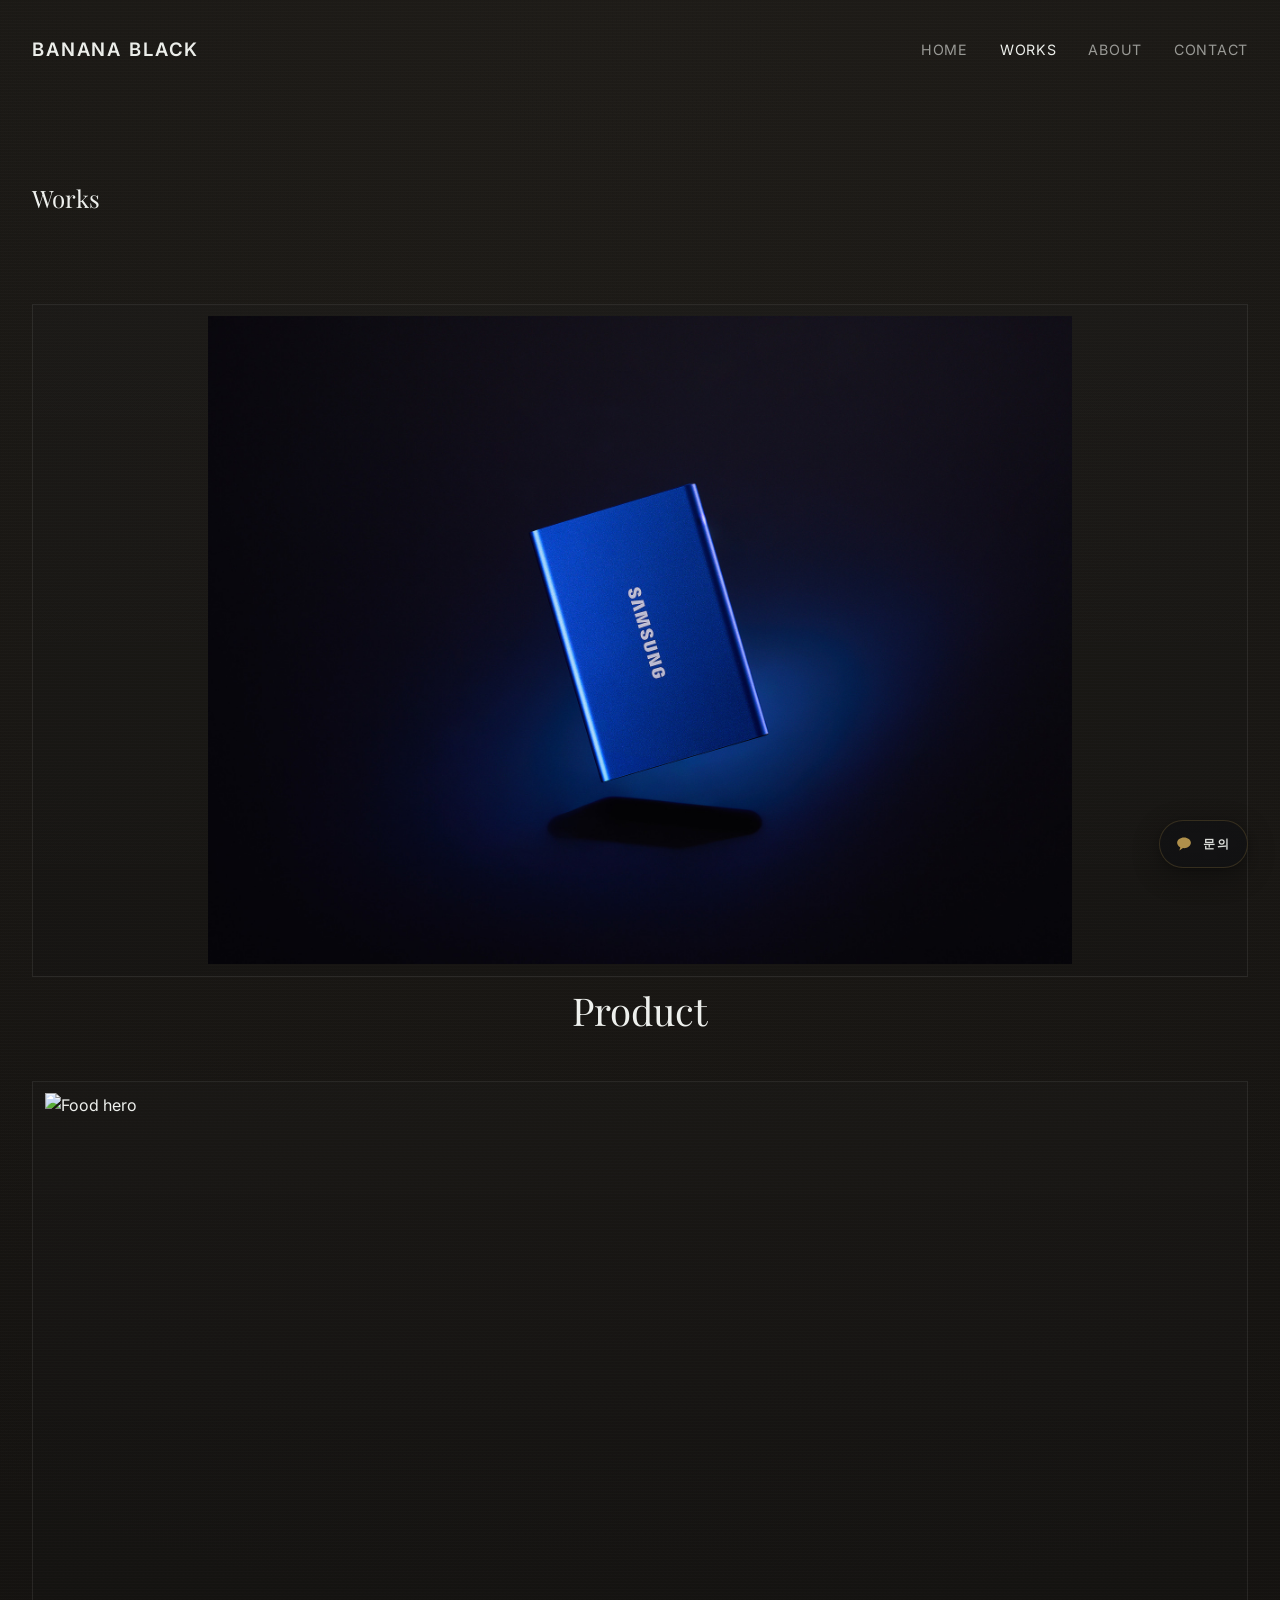
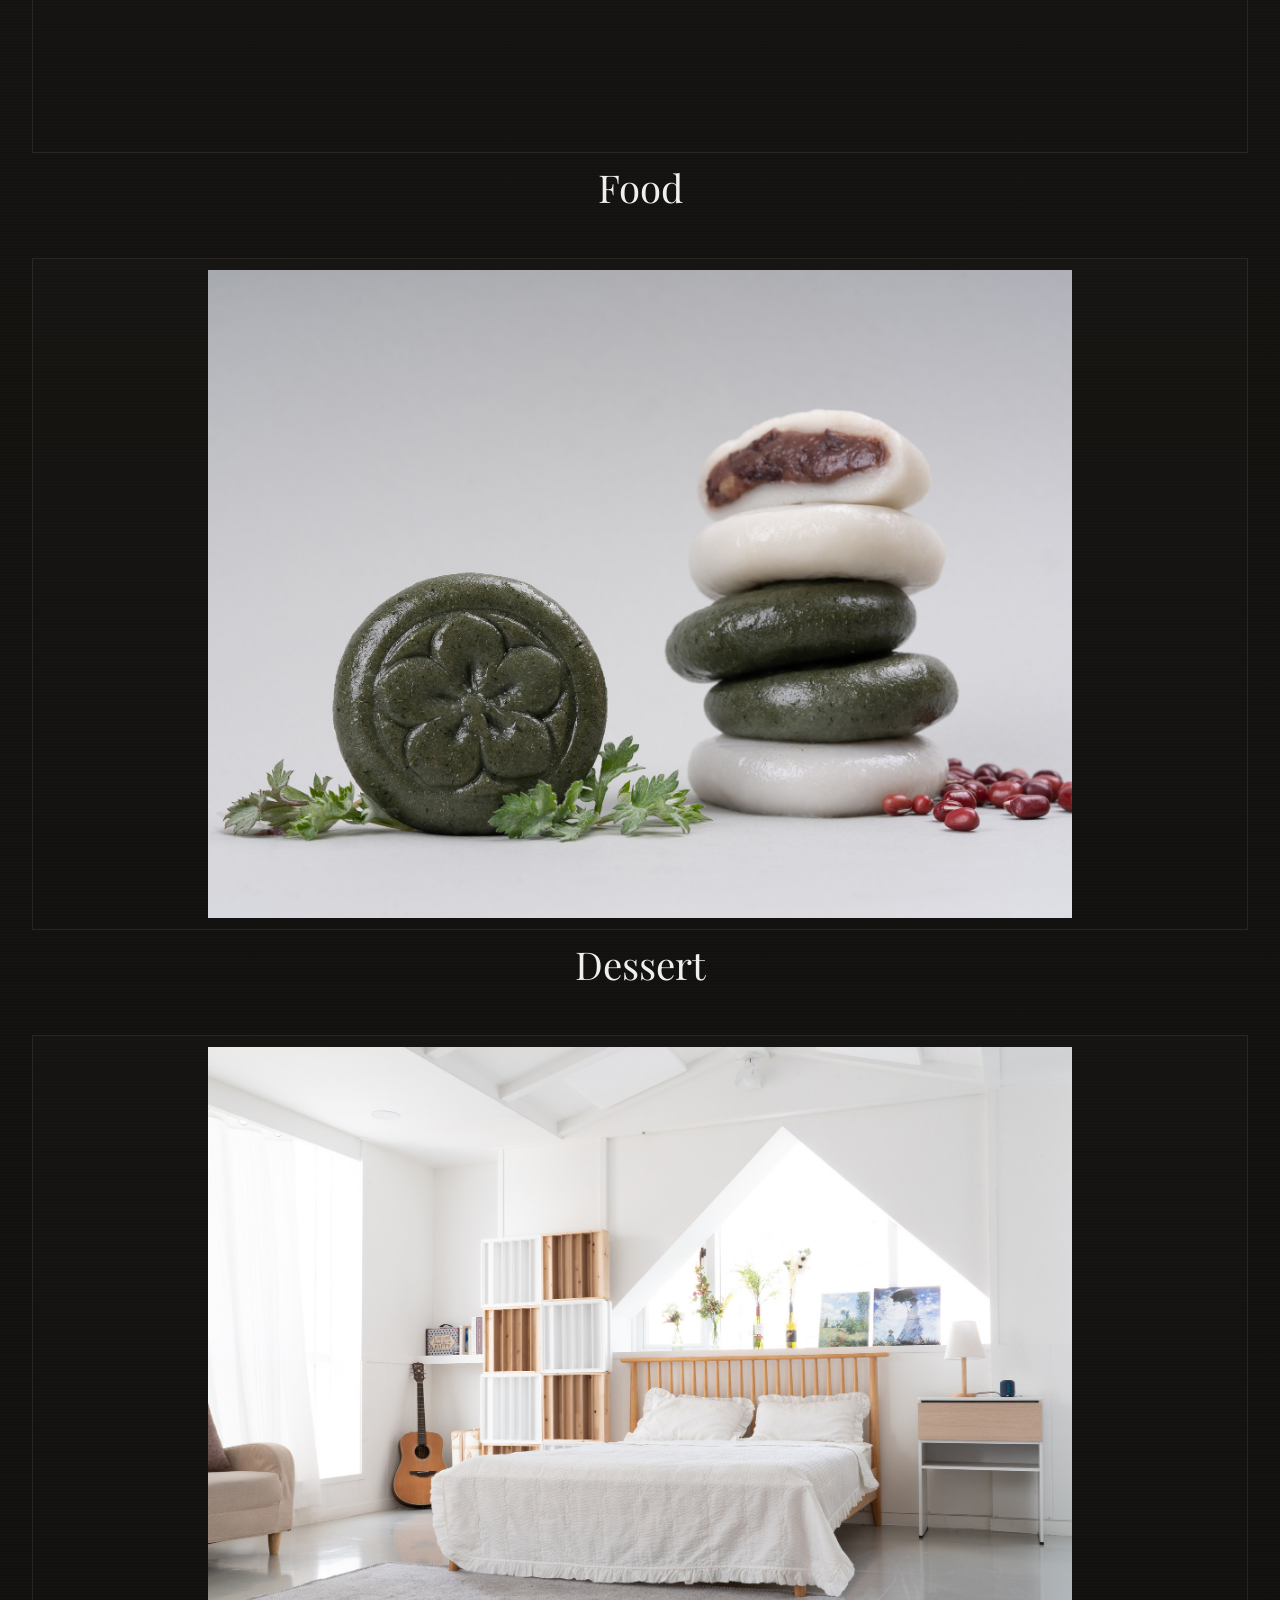
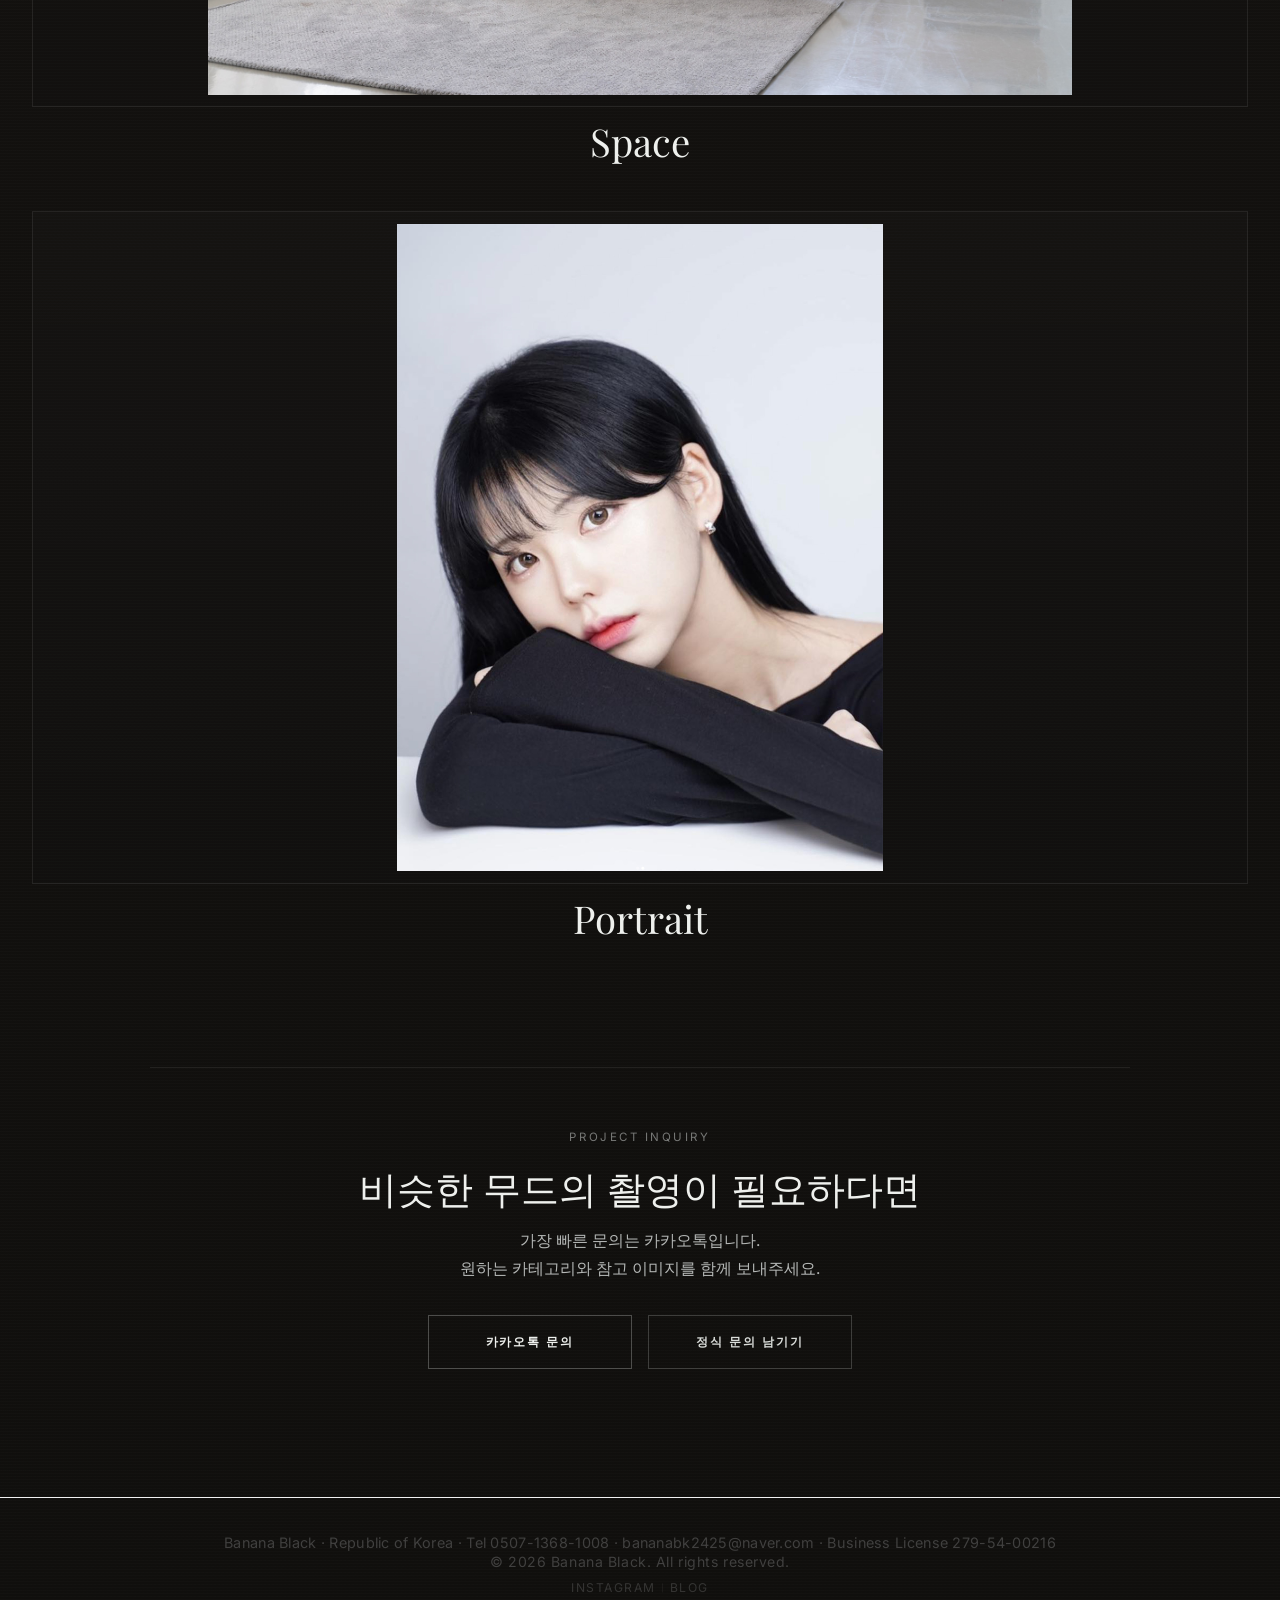
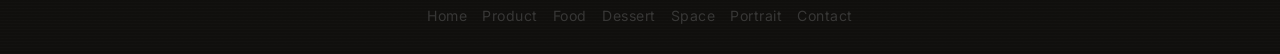
==== commit 0fb50bee: "Prepare mobile QA and Vercel deployment" ====
--- a/works/index.html
+++ b/works/index.html
@@ -22,14 +22,14 @@
     <header id="main-header">
         <div class="containerHeader">
             <div class="logo">
-                <a href="../index.html">BANANA BLACK</a>
+                <a href="/">BANANA BLACK</a>
             </div>
             <nav>
                 <ul>
-                    <li><a href="../index.html">Home</a></li>
-                    <li><a href="/works/index.html" class="active">Works</a></li>
-                    <li><a href="../about.html">About</a></li>
-                    <li><a href="../contact.html">Contact</a></li>
+                    <li><a href="/">Home</a></li>
+                    <li><a href="/works" class="active">Works</a></li>
+                    <li><a href="/about">About</a></li>
+                    <li><a href="/contact">Contact</a></li>
                 </ul>
             </nav>
         </div>
@@ -53,7 +53,7 @@
 
             <section id="works-hub" class="mb-xl">
                 <div class="works-grid">
-                    <a href="/works/product.html" class="works-card reveal">
+                    <a href="/works/product" class="works-card reveal">
                         <div class="image-area">
                             <img src="../images/works/product-hero-blue.jpg" alt="Product hero" class="works-card-image">
                         </div>
@@ -62,7 +62,7 @@
                         </div>
                     </a>
 
-                    <a href="/works/food.html" class="works-card reveal">
+                    <a href="/works/food" class="works-card reveal">
                         <div class="image-area">
                             <img src="../images/works/69349b8668aad.png" alt="Food hero" class="works-card-image">
                         </div>
@@ -71,7 +71,7 @@
                         </div>
                     </a>
 
-                    <a href="/works/dessert.html" class="works-card reveal">
+                    <a href="/works/dessert" class="works-card reveal">
                         <div class="image-area">
                             <img src="../images/works/8ca1cc9bc0acb.jpg" alt="Dessert hero" class="works-card-image">
                         </div>
@@ -80,7 +80,7 @@
                         </div>
                     </a>
 
-                    <a href="/works/space.html" class="works-card reveal">
+                    <a href="/works/space" class="works-card reveal">
                         <div class="image-area">
                             <img src="../images/works/30e31ad2d4316.jpg" alt="Space hero" class="works-card-image">
                         </div>
@@ -89,7 +89,7 @@
                         </div>
                     </a>
 
-                    <a href="/works/portrait.html" class="works-card works-card--portrait reveal">
+                    <a href="/works/portrait" class="works-card works-card--portrait reveal">
                         <div class="image-area">
                             <img src="../images/works/5cced61b2b11e.jpg" alt="Portrait hero" class="works-card-image">
                         </div>
@@ -107,7 +107,7 @@
                     <p class="works-cta-copy">가장 빠른 문의는 카카오톡입니다.<br>원하는 카테고리와 참고 이미지를 함께 보내주세요.</p>
                     <div class="works-cta-actions">
                         <a href="https://pf.kakao.com/_UxkDbK?utm_source=website&utm_medium=cta&utm_campaign=works_hub" target="_blank" rel="noopener noreferrer" class="btn-contact btn-cta-primary">카카오톡 문의</a>
-                        <a href="../contact.html" class="btn-contact btn-cta-secondary">정식 문의 남기기</a>
+                        <a href="/contact" class="btn-contact btn-cta-secondary">정식 문의 남기기</a>
                     </div>
                 </div>
             </section>
@@ -117,20 +117,20 @@
     <footer id="main-footer" class="quiet-footer">
         <div class="container">
             <div class="footer-bottom">
-                <p class="contact-footer-meta">Banana Black · Republic of Korea · Tel 0507-1368-1008 · bananabk2425@naver.com · Business&nbsp;License&nbsp;279-54-00216</p>
+                <p class="contact-footer-meta"><span class="contact-footer-meta-line">Banana Black · Republic of Korea · Tel 0507-1368-1008</span><span class="contact-footer-meta-line">bananabk2425@naver.com · Business&nbsp;License&nbsp;279-54-00216</span></p>
                 <p>&copy; 2026 Banana Black. All rights reserved.</p>
                 <div class="footer-social-links" aria-label="Social links">
                     <a href="https://www.instagram.com/bananabk_studio/" target="_blank" rel="noopener noreferrer">Instagram</a>
                     <a href="https://blog.naver.com/bananabk2425" target="_blank" rel="noopener noreferrer">Blog</a>
                 </div>
                 <div class="social-links">
-                    <a href="../index.html">Home</a>
-                    <a href="/works/product.html">Product</a>
-                    <a href="/works/food.html">Food</a>
-                    <a href="/works/dessert.html">Dessert</a>
-                    <a href="/works/space.html">Space</a>
-                    <a href="/works/portrait.html">Portrait</a>
-                    <a href="../contact.html">Contact</a>
+                    <a href="/">Home</a>
+                    <a href="/works/product">Product</a>
+                    <a href="/works/food">Food</a>
+                    <a href="/works/dessert">Dessert</a>
+                    <a href="/works/space">Space</a>
+                    <a href="/works/portrait">Portrait</a>
+                    <a href="/contact">Contact</a>
                 </div>
             </div>
         </div>
--- a/style.css
+++ b/style.css
@@ -62,6 +62,10 @@
 img {
     max-width: 100%;
     display: block;
+}
+
+.small-phone-only {
+    display: none;
 }
 
 /* 2. Layout Elements */
@@ -545,6 +549,10 @@
     color: rgba(223, 227, 225, 0.78);
 }
 
+.bottom-cta-copy-line {
+    display: block;
+}
+
 .bottom-cta-actions {
     display: flex;
     justify-content: center;
@@ -582,12 +590,20 @@
     margin: 0;
 }
 
+.works-cta-title--single-line {
+    white-space: nowrap;
+}
+
 .works-cta-copy {
     max-width: 640px;
     margin: 1rem auto 0;
     font-size: 0.98rem;
     line-height: 1.8;
     color: rgba(227, 231, 229, 0.78);
+}
+
+.works-cta-copy-line {
+    display: block;
 }
 
 .works-cta-actions {
@@ -2239,6 +2255,31 @@
     font-size: 0.98rem;
 }
 
+.works-manage-summary {
+    margin-top: 1rem;
+    padding: 1.2rem;
+    border: 1px solid rgba(255, 255, 255, 0.08);
+    background: rgba(255, 255, 255, 0.015);
+}
+
+.works-manage-summary-text {
+    margin: 0;
+    font-size: 0.85rem;
+    line-height: 1.6;
+    color: rgba(239, 234, 226, 0.82);
+}
+
+.works-manage-summary-text .summary-item {
+    display: inline-block;
+    margin-right: 0.75rem;
+}
+
+.works-manage-summary-text .summary-item strong {
+    color: #f2eee7;
+    text-transform: uppercase;
+    letter-spacing: 0.05em;
+}
+
 .works-manage-grid {
     display: grid;
     grid-template-columns: repeat(2, minmax(0, 1fr));
@@ -2263,6 +2304,45 @@
         linear-gradient(180deg, rgba(255, 255, 255, 0.028), rgba(255, 255, 255, 0.012)),
         rgba(255, 255, 255, 0.014);
     box-shadow: 0 18px 36px rgba(0, 0, 0, 0.16);
+    cursor: grab;
+    transition: transform 0.2s cubic-bezier(0.25, 1, 0.5, 1), box-shadow 0.2s ease, opacity 0.2s ease;
+}
+
+.works-manage-card:active {
+    cursor: grabbing;
+}
+
+.works-manage-card.is-dragging {
+    opacity: 0.4;
+    transform: scale(0.98);
+}
+
+.works-manage-card.drag-over-top {
+    border-top: 2px solid #f0e6d2;
+    transform: translateY(4px);
+}
+
+.works-manage-card.drag-over-bottom {
+    border-bottom: 2px solid #f0e6d2;
+    transform: translateY(-4px);
+}
+
+.works-manage-card.is-hero {
+    grid-column: span 2;
+    padding: 1.5rem;
+    border-color: rgba(255, 255, 255, 0.16);
+    background:
+        linear-gradient(180deg, rgba(255, 255, 255, 0.04), rgba(255, 255, 255, 0.018)),
+        rgba(255, 255, 255, 0.02);
+}
+
+.works-manage-card.is-hero .works-manage-thumb {
+    aspect-ratio: 16 / 9;
+    padding: 1rem;
+}
+
+.works-manage-card.is-hero .works-manage-caption {
+    font-size: 1.25rem;
 }
 
 .works-manage-thumb {
@@ -2688,6 +2768,10 @@
     margin: 0;
 }
 
+.contact-intro-desc-line {
+    display: block;
+}
+
 #contact-body {
     padding: 3.5rem 0 calc(var(--space-xl) * 1.2);
 }
@@ -2834,6 +2918,10 @@
     margin: 0;
     word-break: keep-all;
     max-width: 44rem;
+}
+
+.contact-direct-desc-line {
+    display: block;
 }
 
 .contact-direct-actions {
@@ -3127,6 +3215,14 @@
     white-space: nowrap;
 }
 
+.contact-footer-meta-line {
+    display: inline;
+}
+
+.contact-footer-meta-line + .contact-footer-meta-line::before {
+    content: " · ";
+}
+
 /* Contact Responsive */
 @media (max-width: 900px) {
     #contact-intro {
@@ -3153,9 +3249,18 @@
     }
 
     .contact-footer-meta {
-        font-size: 0.82rem;
-        line-height: 1.5;
+        font-size: clamp(0.62rem, 2.25vw, 0.82rem);
+        line-height: 1.45;
         white-space: normal;
+    }
+
+    .contact-footer-meta-line {
+        display: block;
+        white-space: nowrap;
+    }
+
+    .contact-footer-meta-line + .contact-footer-meta-line::before {
+        content: none;
     }
 
     .social-links {
@@ -3281,6 +3386,10 @@
     word-break: keep-all;
 }
 
+.about-intro-desc-line {
+    display: block;
+}
+
 .about-intro-note {
     margin-top: 1.25rem;
     max-width: 500px;
@@ -3289,6 +3398,10 @@
     color: var(--text-secondary);
     font-weight: 300;
     word-break: keep-all;
+}
+
+.about-intro-note-line {
+    display: block;
 }
 
 .about-intro-meta {
@@ -3419,6 +3532,10 @@
     line-height: 1.88;
     color: var(--text-secondary);
     text-align: center;
+}
+
+.about-cta-desc-line {
+    display: block;
 }
 
 .about-cta-actions {
@@ -3670,3 +3787,335 @@
 .contact-page .contact-text-link:hover {
     color: #eceeea;
 }
+
+/* --- Small Device Optimization (Target: 360 / 390 / 430px mobile QA widths) --- */
+@media (max-width: 430px) {
+    :root {
+        --space-sm: 0.85rem;
+        --space-md: 1.25rem;
+        --space-lg: 2.15rem;
+        --space-xl: 4rem;
+    }
+
+    .container,
+    .containerHeader {
+        padding-left: 1rem;
+        padding-right: 1rem;
+    }
+
+    #main-header {
+        padding: 1.45rem 0;
+    }
+
+    #main-header.scrolled {
+        padding: 0.9rem 0;
+    }
+
+    .containerHeader {
+        gap: 1rem;
+    }
+
+    .logo {
+        font-size: 0.95rem;
+        letter-spacing: 0.08em;
+    }
+
+    nav ul {
+        gap: 0.72rem;
+        flex-wrap: wrap;
+        justify-content: center;
+    }
+
+    nav ul li a {
+        font-size: 0.68rem;
+        letter-spacing: 0.035em;
+    }
+
+    .small-phone-only {
+        display: block;
+    }
+
+    .btn-contact,
+    .btn-submit {
+        width: 100%;
+        max-width: 19rem;
+        min-width: 0;
+        min-height: 3.05rem;
+        padding: 0.88rem 1rem;
+        font-size: 0.72rem;
+        letter-spacing: 0.1em;
+        line-height: 1.25;
+        white-space: normal;
+    }
+
+    .hero-actions,
+    .bottom-cta-actions,
+    .works-cta-actions,
+    .about-intro-actions,
+    .about-cta-actions {
+        align-items: center;
+        width: 100%;
+    }
+
+    .hero-actions .btn-contact,
+    .bottom-cta-actions .btn-contact,
+    .works-cta-actions .btn-contact,
+    .about-intro-actions .btn-contact,
+    .about-cta-actions .btn-contact {
+        width: min(100%, 19rem);
+        margin-left: auto;
+        margin-right: auto;
+    }
+
+    .hero-text-content h1,
+    .statement-large,
+    #bottom-cta h3,
+    .works-cta-title,
+    .about-intro-text h1,
+    .about-perspective-lead,
+    .about-cta-text,
+    #contact-intro h1,
+    .contact-side-title,
+    .contact-direct-title {
+        text-wrap: balance;
+        word-break: keep-all;
+        overflow-wrap: normal;
+    }
+
+    .hero-text-content h1 {
+        font-size: clamp(2rem, 11vw, 2.35rem);
+        line-height: 1.1;
+        letter-spacing: -0.018em;
+        margin-bottom: 2.2rem;
+    }
+
+    .hero-eyebrow,
+    .section-label,
+    .card-kicker,
+    .works-cta-label,
+    .about-label,
+    .contact-intro-label,
+    .contact-direct-label,
+    .channel-label {
+        letter-spacing: 0.12em;
+    }
+
+    .statement-large,
+    #bottom-cta h3,
+    .works-cta-title,
+    .about-perspective-lead,
+    .about-cta-text,
+    .contact-side-title,
+    .contact-direct-title {
+        font-size: clamp(1.62rem, 7.4vw, 1.9rem);
+        line-height: 1.32;
+        letter-spacing: -0.012em;
+    }
+
+    .works-cta-title--single-line {
+        font-size: clamp(1.5rem, 7vw, 1.85rem);
+    }
+
+    .statement-copy,
+    .bottom-cta-copy,
+    .works-cta-copy,
+    .works-landing-copy,
+    .about-intro-desc,
+    .about-intro-note,
+    .about-perspective-body,
+    .scope-item p,
+    .about-cta-desc,
+    .contact-intro-desc,
+    .contact-direct-desc {
+        font-size: 0.92rem;
+        line-height: 1.82;
+        word-break: keep-all;
+        overflow-wrap: normal;
+    }
+
+    .about-intro-desc {
+        font-size: 0.8rem;
+    }
+
+    .works-local-nav-inner {
+        align-items: flex-start;
+        flex-direction: column;
+        gap: 0.72rem;
+    }
+
+    .works-local-home,
+    .works-local-links a {
+        font-size: 0.68rem;
+        letter-spacing: 0.08em;
+        line-height: 1.2;
+    }
+
+    .works-local-links {
+        width: 100%;
+        justify-content: flex-start;
+        gap: 0.6rem 0.76rem;
+    }
+
+    .works-landing-copy {
+        max-width: 21rem;
+        text-align: left;
+    }
+
+    .works-landing-btn {
+        max-width: 19rem;
+    }
+
+    .works-cta-copy br,
+    .contact-intro-desc br,
+    .contact-direct-desc br,
+    .about-intro-desc br,
+    .about-intro-note br,
+    .about-perspective-body br {
+        display: none;
+    }
+
+    #brand-statement,
+    #bottom-cta,
+    .works-hub-cta,
+    .works-detail-cta,
+    #about-perspective,
+    #about-scope,
+    #about-cta {
+        padding-top: var(--space-xl);
+        padding-bottom: var(--space-xl);
+    }
+
+    #contact-intro {
+        padding-top: 132px;
+        padding-bottom: 2.7rem;
+    }
+
+    #contact-intro h1 {
+        font-size: clamp(1.28rem, 6.1vw, 1.48rem);
+        line-height: 1.45;
+        letter-spacing: -0.012em;
+        max-width: 18.5rem;
+        margin-bottom: 1.15rem;
+    }
+
+    .contact-intro-desc {
+        max-width: 18.5rem;
+    }
+
+    .contact-panel--primary {
+        padding: 1rem 0;
+    }
+
+    .contact-kakao-btn {
+        max-width: none;
+        min-height: 3.35rem;
+        padding: 1rem;
+        font-size: 0.76rem;
+        letter-spacing: 0.1em;
+    }
+
+    .contact-form-submit .btn-submit {
+        max-width: none;
+    }
+
+    .channel-value {
+        font-size: 1rem;
+        line-height: 1.35;
+        overflow-wrap: anywhere;
+    }
+
+    .contact-form label,
+    .contact-consent-toggle {
+        letter-spacing: 0.08em;
+    }
+
+    .contact-consent-box {
+        padding: 1.1rem 0.9rem 1rem;
+    }
+
+    .contact-consent-check {
+        grid-template-columns: 1.18rem 1fr;
+        gap: 0.72rem;
+        font-size: 0.86rem;
+        line-height: 1.55;
+    }
+
+    #about-intro {
+        padding-top: 124px;
+    }
+
+    .about-intro-grid {
+        gap: 2rem;
+    }
+
+    .about-intro-image {
+        max-width: 72%;
+    }
+
+    .about-intro-text h1 {
+        font-size: clamp(2.55rem, 15vw, 3.35rem);
+        line-height: 1.02;
+    }
+
+    .about-intro-meta {
+        flex-direction: column;
+        align-items: flex-start;
+        gap: 0.5rem;
+    }
+
+    .about-intro-meta span {
+        width: fit-content;
+        max-width: 100%;
+        padding: 0.45rem 0.62rem;
+        font-size: 0.64rem;
+        letter-spacing: 0.08em;
+    }
+
+    .about-cta-text {
+        max-width: 20rem;
+    }
+
+    .scope-item h3 {
+        font-size: 1.55rem;
+    }
+
+    .contact-footer-meta {
+        font-size: 0.66rem;
+        line-height: 1.45;
+    }
+
+    .works-manage-grid {
+        grid-template-columns: 1fr;
+        gap: 1rem;
+    }
+
+    .works-manage-card.is-hero {
+        grid-column: auto;
+        padding: 1.25rem 1rem;
+    }
+
+    .works-manage-card {
+        padding: 1rem 0.85rem;
+    }
+
+    .works-manage-thumb {
+        aspect-ratio: 16 / 9; /* 작은 화면에선 일반 카드도 가로형이 보기 편함 */
+    }
+
+    .works-manage-card.is-hero .works-manage-thumb {
+        aspect-ratio: 16 / 9;
+    }
+
+    .works-manage-actions {
+        display: grid;
+        grid-template-columns: 1fr 1fr; /* 버튼을 2x2로 정돈 */
+        gap: 0.5rem;
+    }
+
+    .works-manage-actions button {
+        margin: 0 !important;
+        width: 100% !important;
+        padding: 0.8rem 0.5rem !important;
+        font-size: 0.8rem !important;
+    }
+}
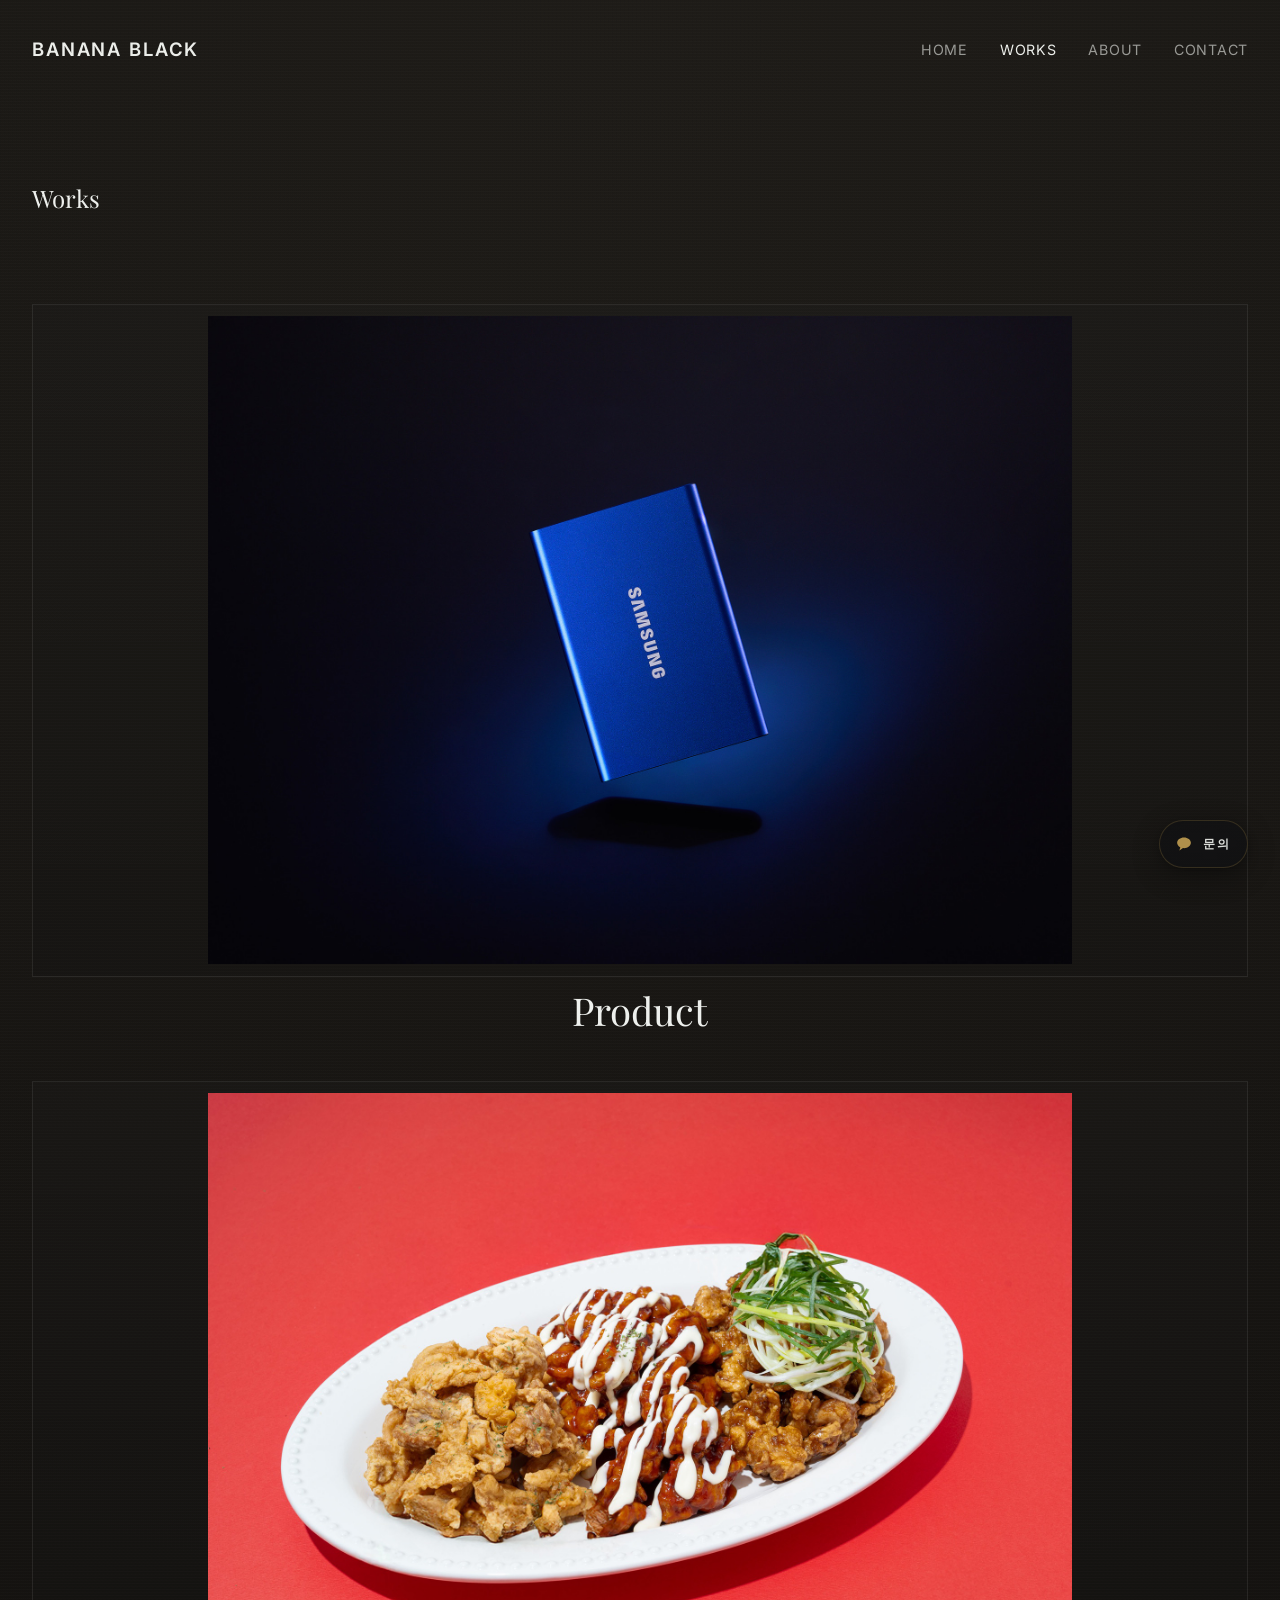
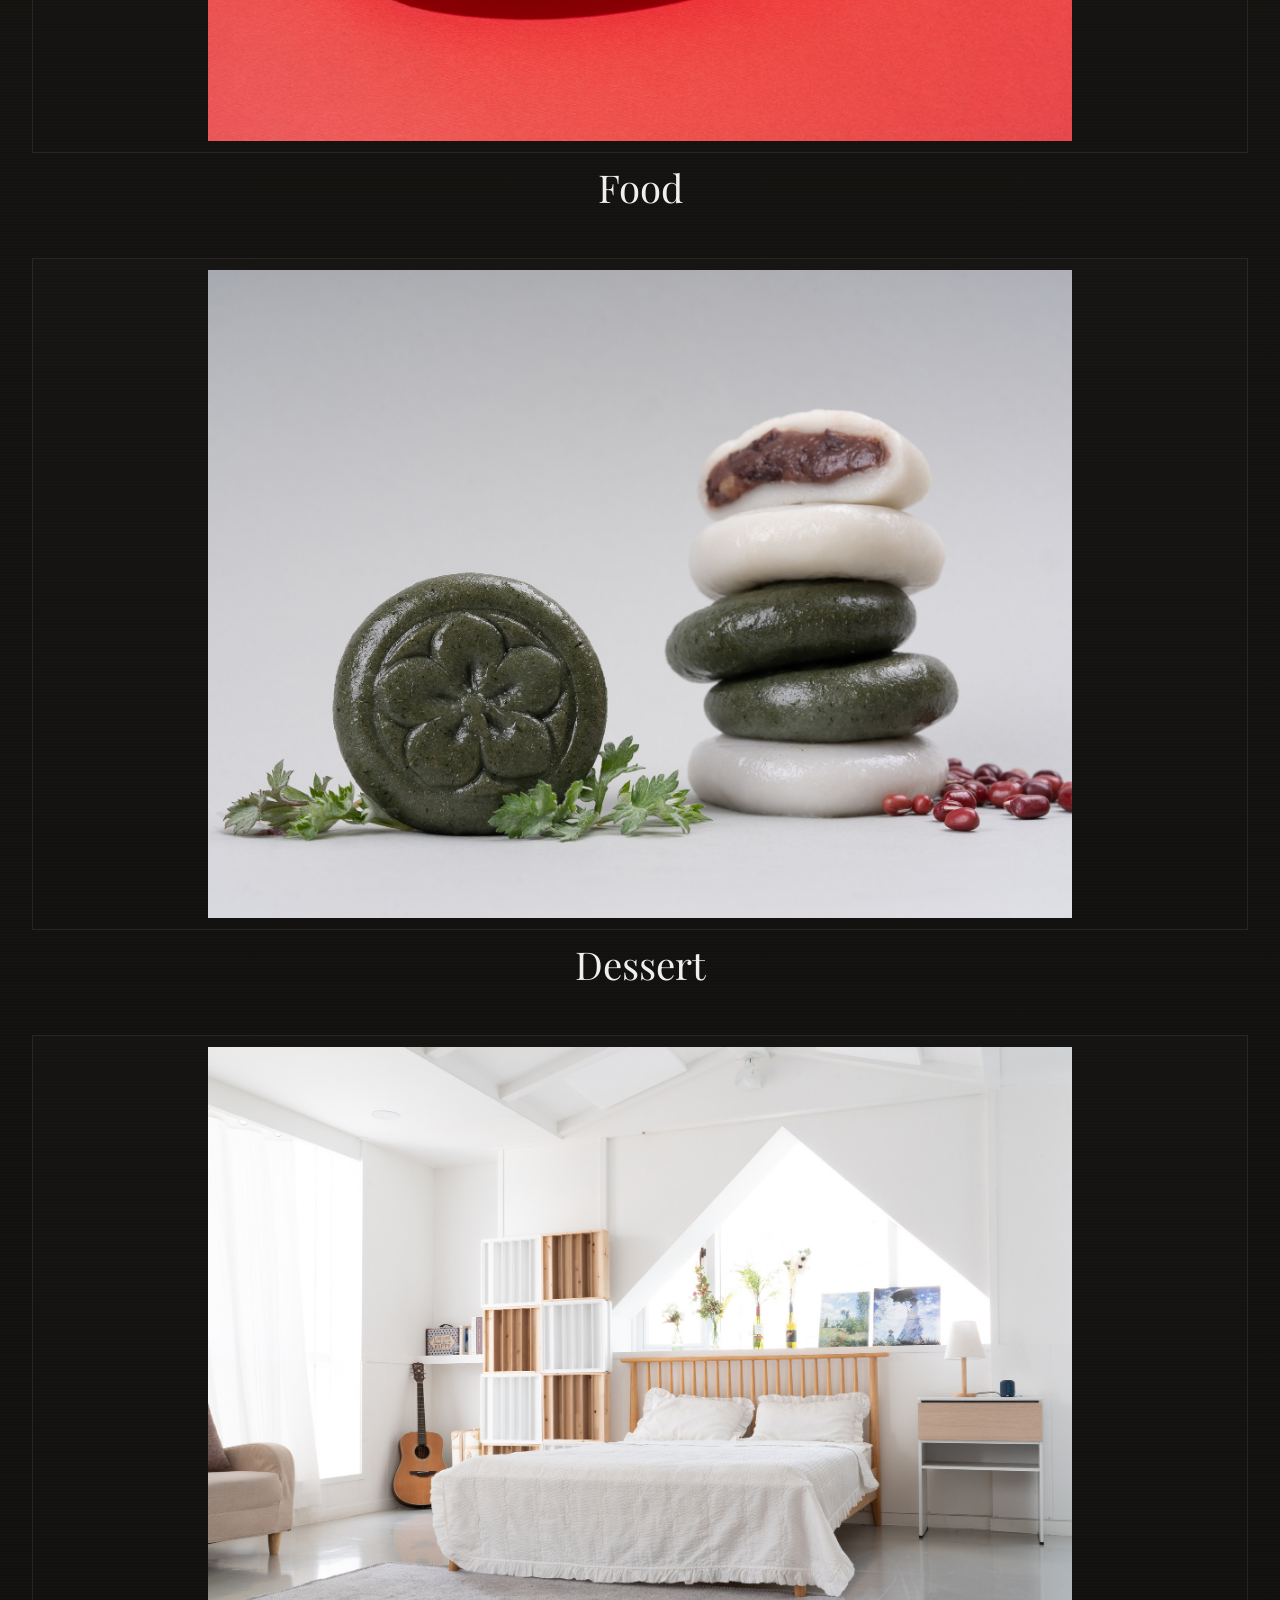
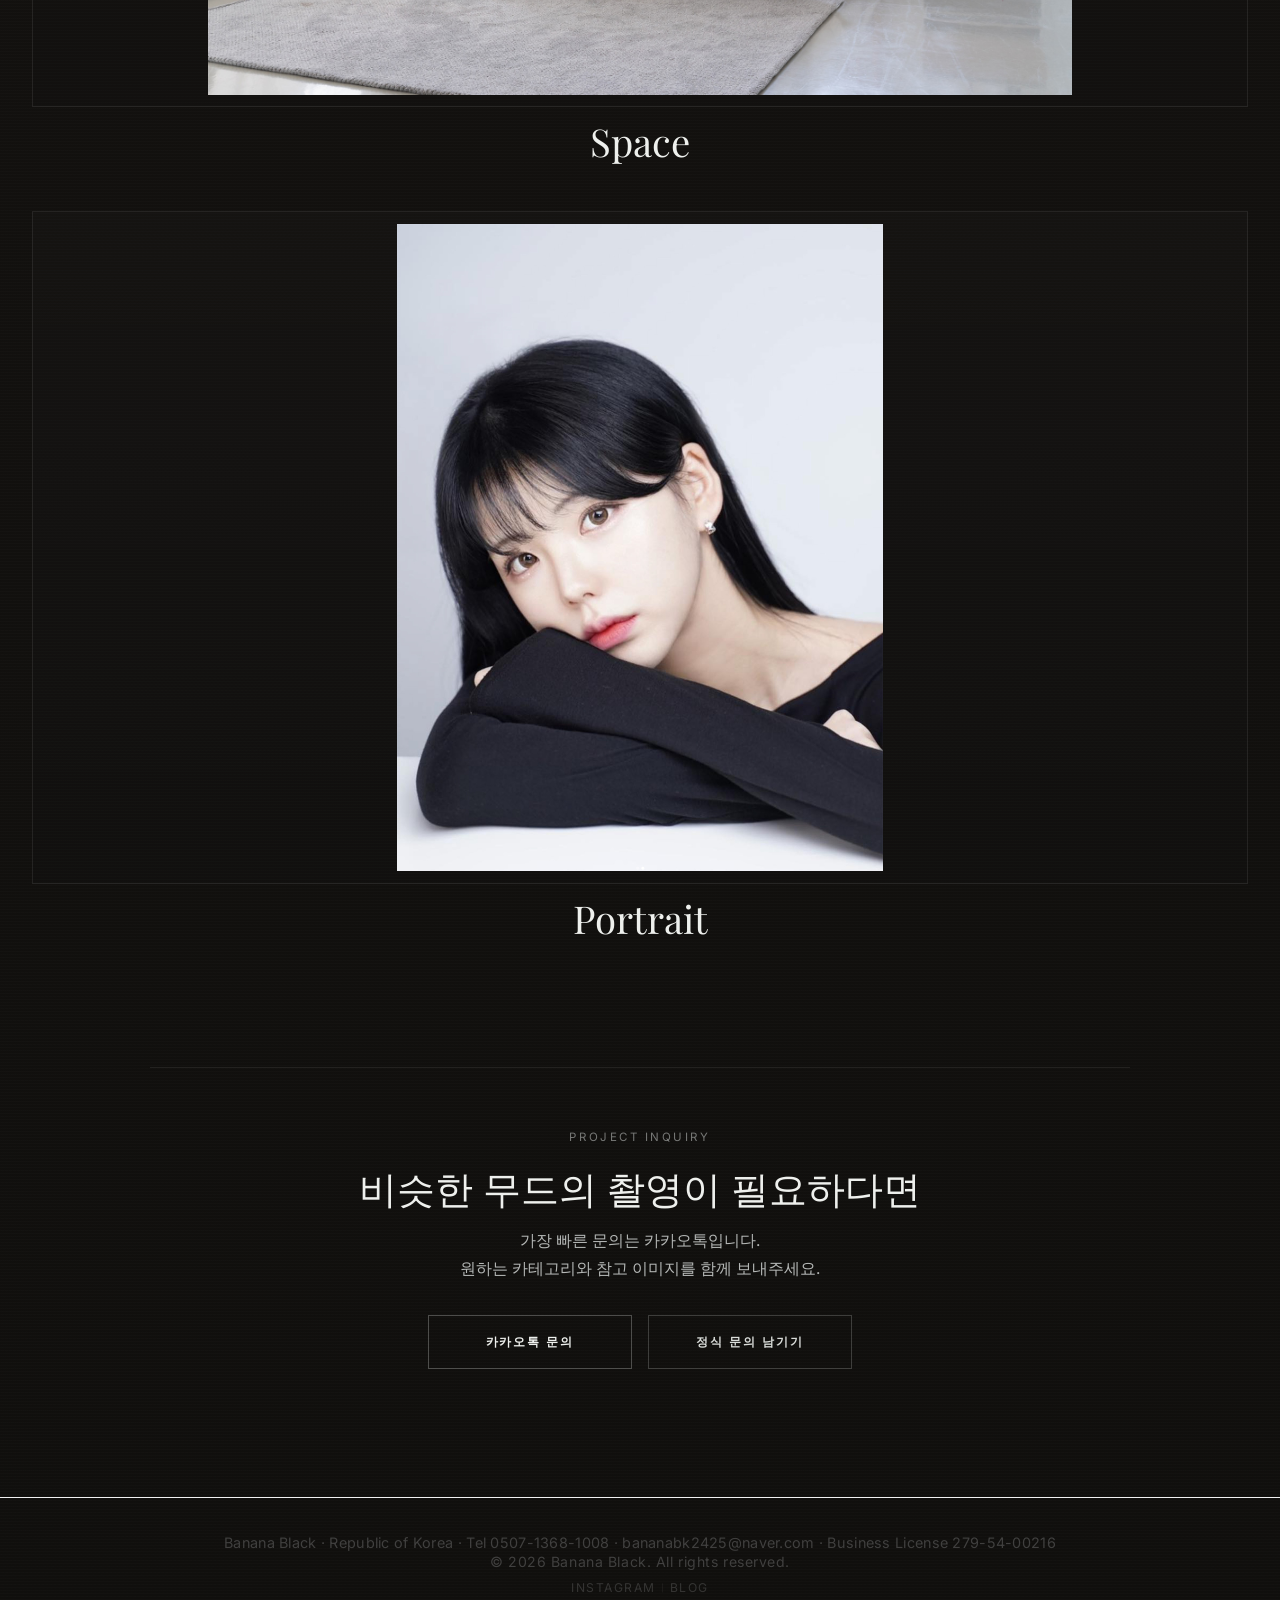
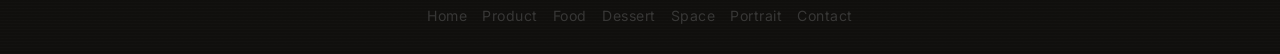
==== commit bed13cb9: "Improve works page loading performance" ====
--- a/works/index.html
+++ b/works/index.html
@@ -7,6 +7,7 @@
     <!-- Google Fonts -->
     <link rel="preconnect" href="https://fonts.googleapis.com">
     <link rel="preconnect" href="https://fonts.gstatic.com" crossorigin>
+    <link rel="preconnect" href="https://gtuwmsynpdpixmhfytao.supabase.co">
     <link href="https://fonts.googleapis.com/css2?family=Inter:wght@300;400;600&family=Playfair+Display:ital,wght@0,400;0,700;1,400&display=swap" rel="stylesheet">
     <link rel="stylesheet" href="../style.css">
     <!-- Google tag (gtag.js) -->
@@ -55,7 +56,7 @@
                 <div class="works-grid">
                     <a href="/works/product" class="works-card reveal">
                         <div class="image-area">
-                            <img src="../images/works/product-hero-blue.jpg" alt="Product hero" class="works-card-image">
+                            <img src="../images/works/product-hero-blue.jpg" alt="Product hero" class="works-card-image" loading="lazy" decoding="async">
                         </div>
                         <div class="text-area">
                             <h2 class="serif works-card-title">Product</h2>
@@ -64,7 +65,7 @@
 
                     <a href="/works/food" class="works-card reveal">
                         <div class="image-area">
-                            <img src="../images/works/69349b8668aad.png" alt="Food hero" class="works-card-image">
+                            <img src="../images/works/69349b8668aad.jpg" alt="Food hero" class="works-card-image" loading="lazy" decoding="async">
                         </div>
                         <div class="text-area">
                             <h2 class="serif works-card-title">Food</h2>
@@ -73,7 +74,7 @@
 
                     <a href="/works/dessert" class="works-card reveal">
                         <div class="image-area">
-                            <img src="../images/works/8ca1cc9bc0acb.jpg" alt="Dessert hero" class="works-card-image">
+                            <img src="../images/works/8ca1cc9bc0acb.jpg" alt="Dessert hero" class="works-card-image" loading="lazy" decoding="async">
                         </div>
                         <div class="text-area">
                             <h2 class="serif works-card-title">Dessert</h2>
@@ -82,7 +83,7 @@
 
                     <a href="/works/space" class="works-card reveal">
                         <div class="image-area">
-                            <img src="../images/works/30e31ad2d4316.jpg" alt="Space hero" class="works-card-image">
+                            <img src="../images/works/30e31ad2d4316.jpg" alt="Space hero" class="works-card-image" loading="lazy" decoding="async">
                         </div>
                         <div class="text-area">
                             <h2 class="serif works-card-title">Space</h2>
@@ -91,7 +92,7 @@
 
                     <a href="/works/portrait" class="works-card works-card--portrait reveal">
                         <div class="image-area">
-                            <img src="../images/works/5cced61b2b11e.jpg" alt="Portrait hero" class="works-card-image">
+                            <img src="../images/works/5cced61b2b11e.jpg" alt="Portrait hero" class="works-card-image" loading="lazy" decoding="async">
                         </div>
                         <div class="text-area">
                             <h2 class="serif works-card-title">Portrait</h2>
@@ -137,7 +138,7 @@
     </footer>
 
     <script src="../public-config.js"></script>
-    <script src="./works-data.js?v=2"></script>
+    <script src="./works-data.js?v=3"></script>
     <script src="../analytics.js"></script>
     <script src="../main.js"></script>
 </body>
